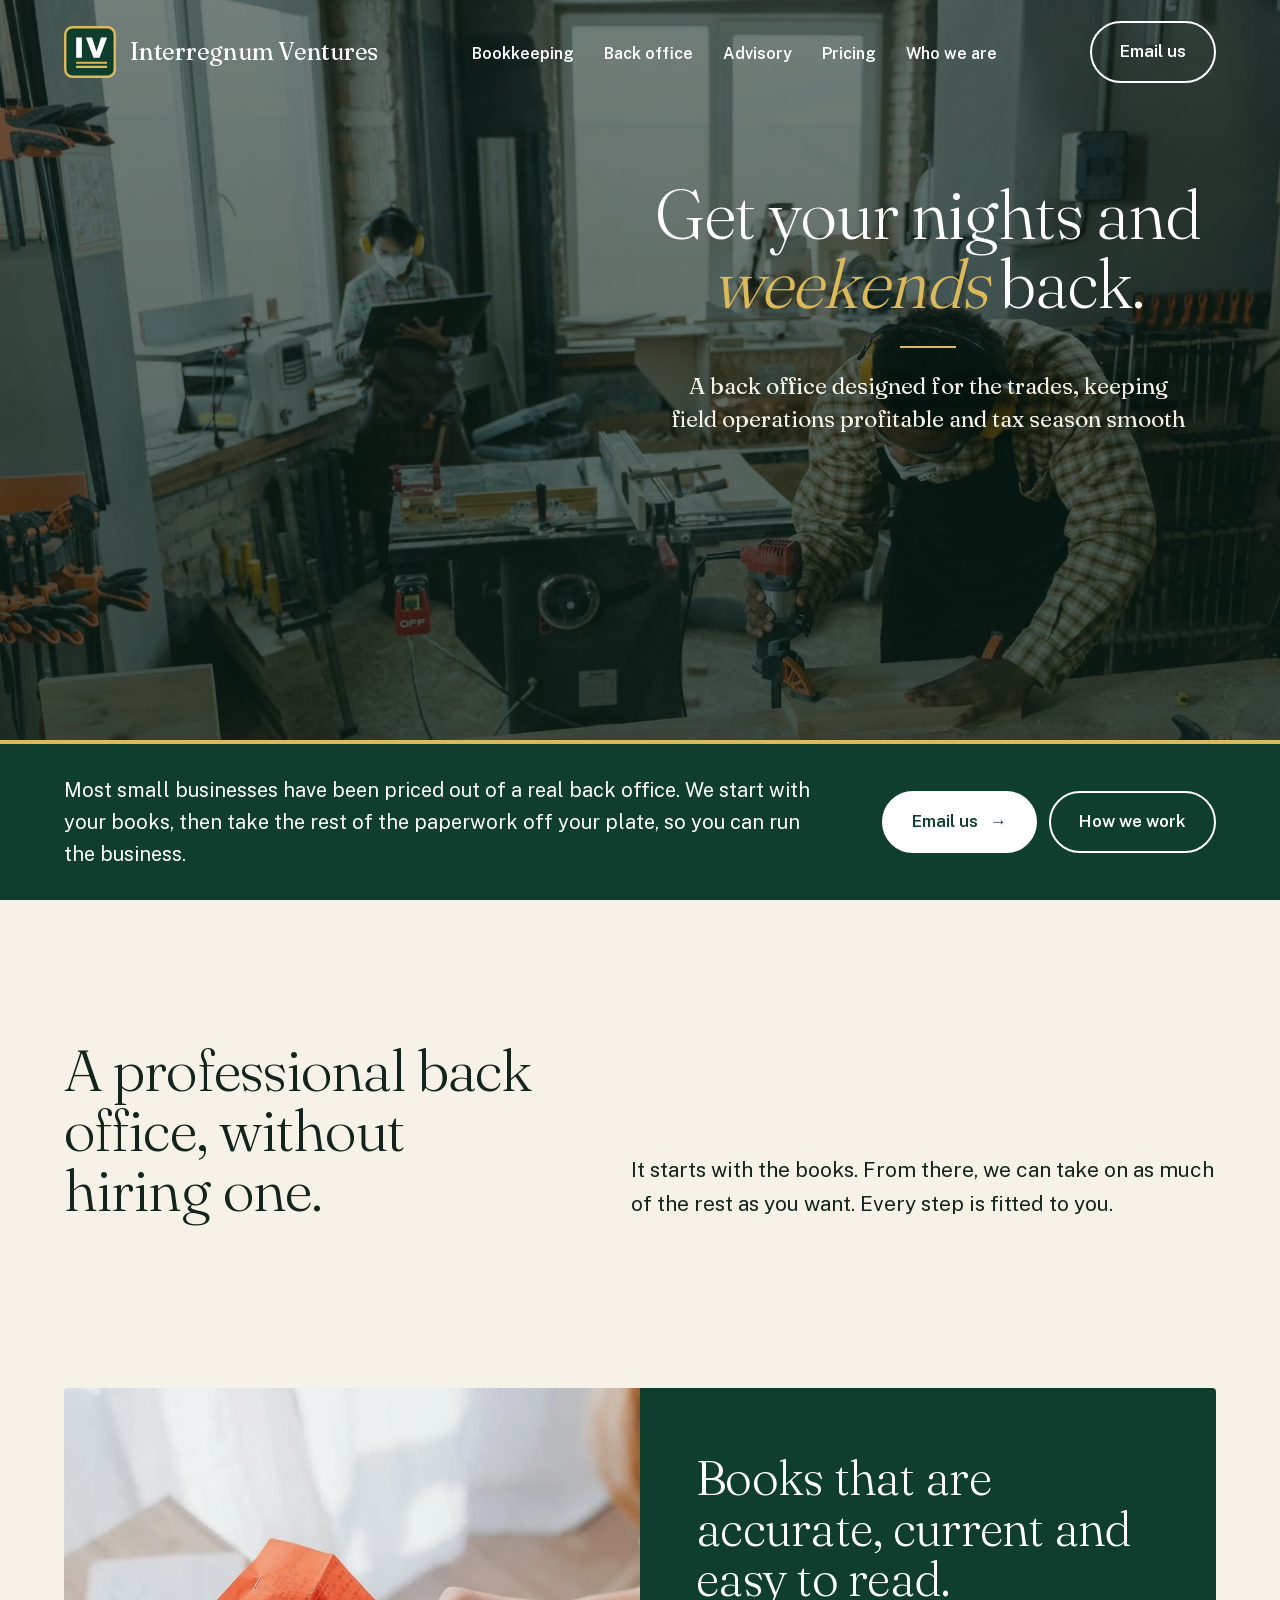
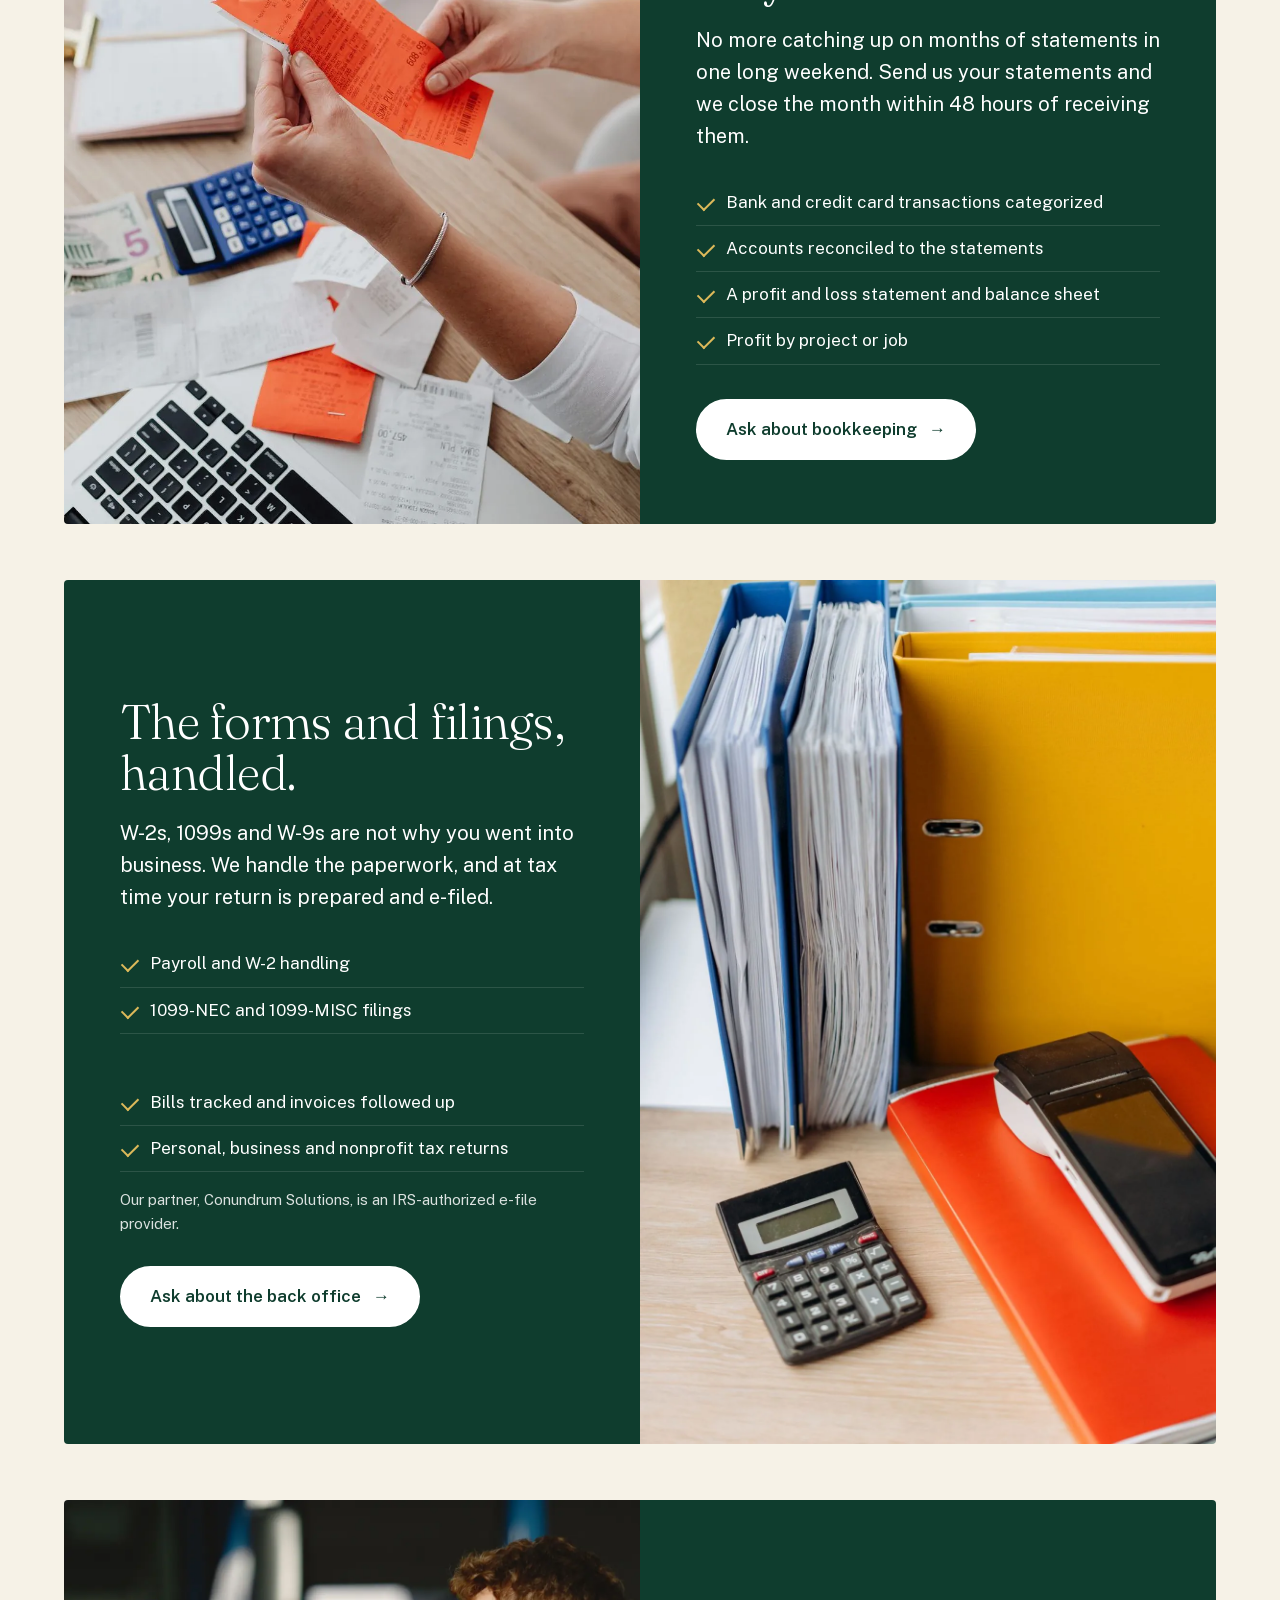
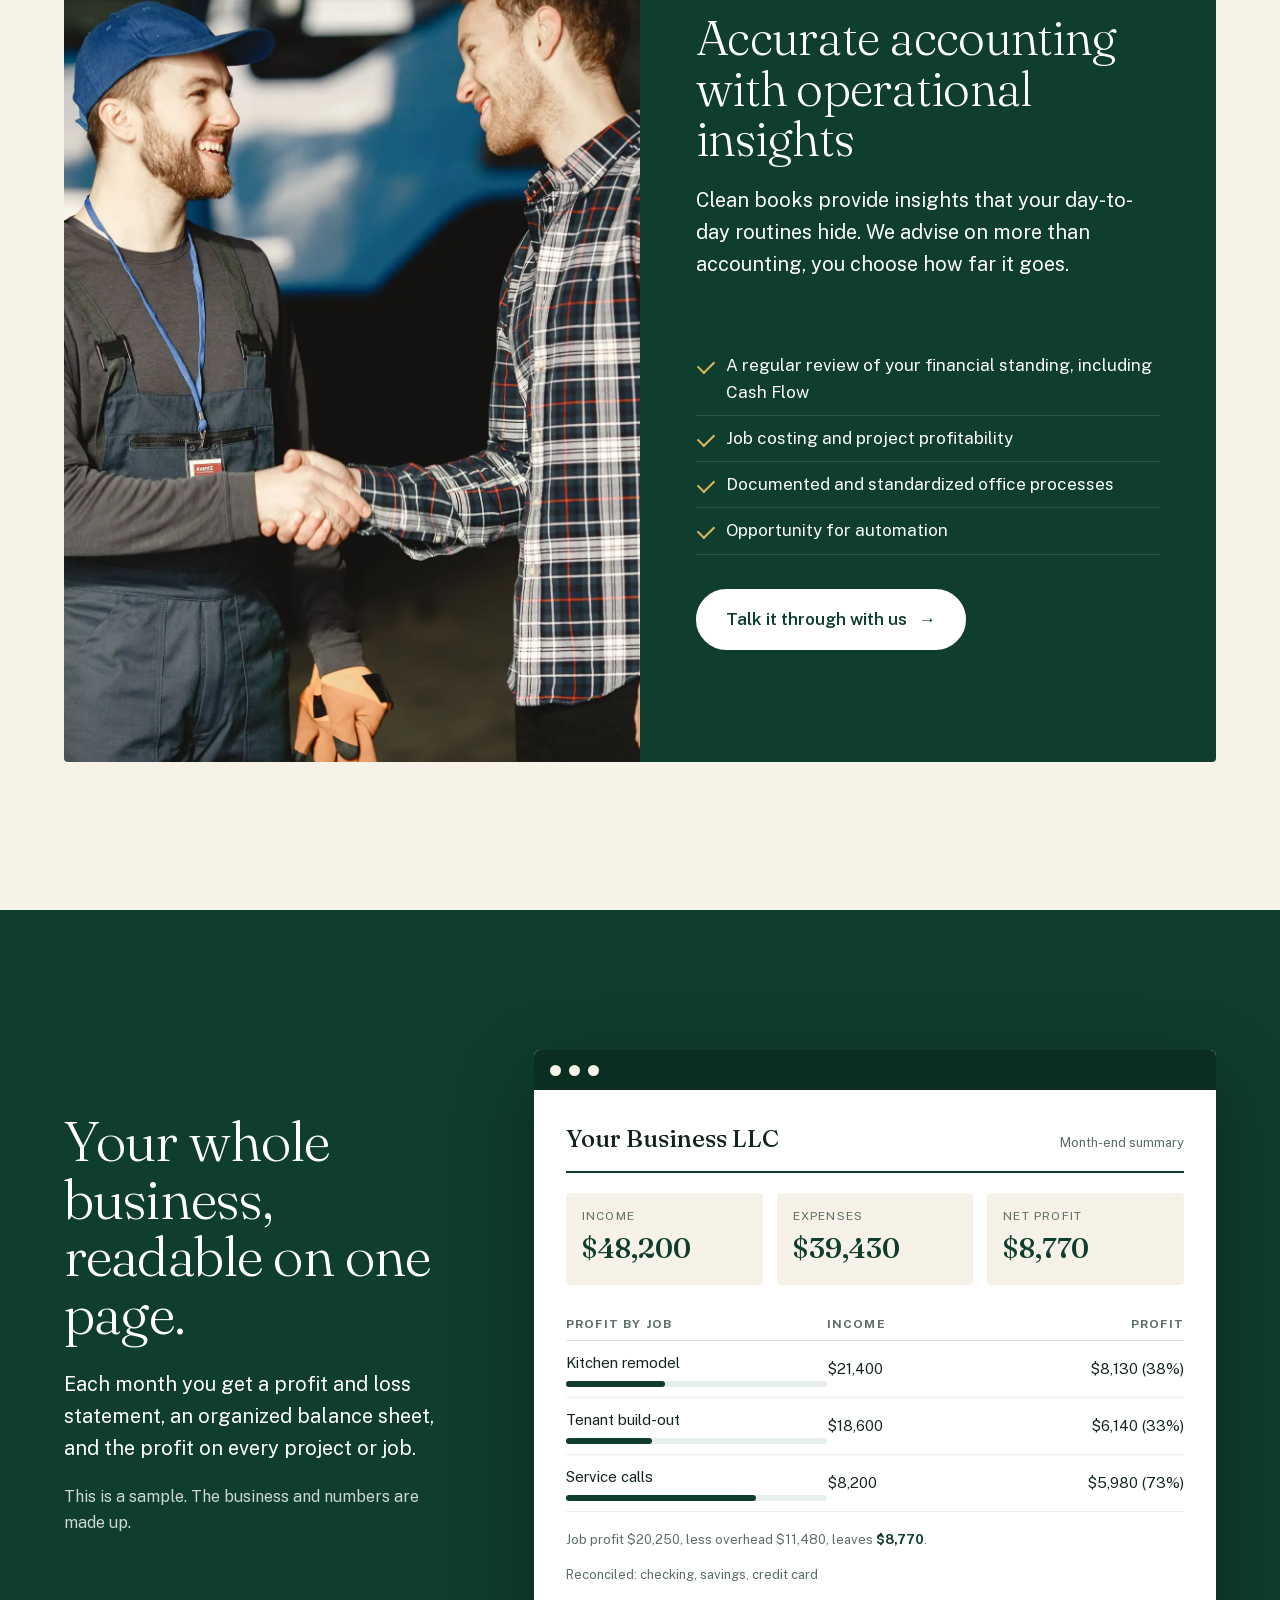
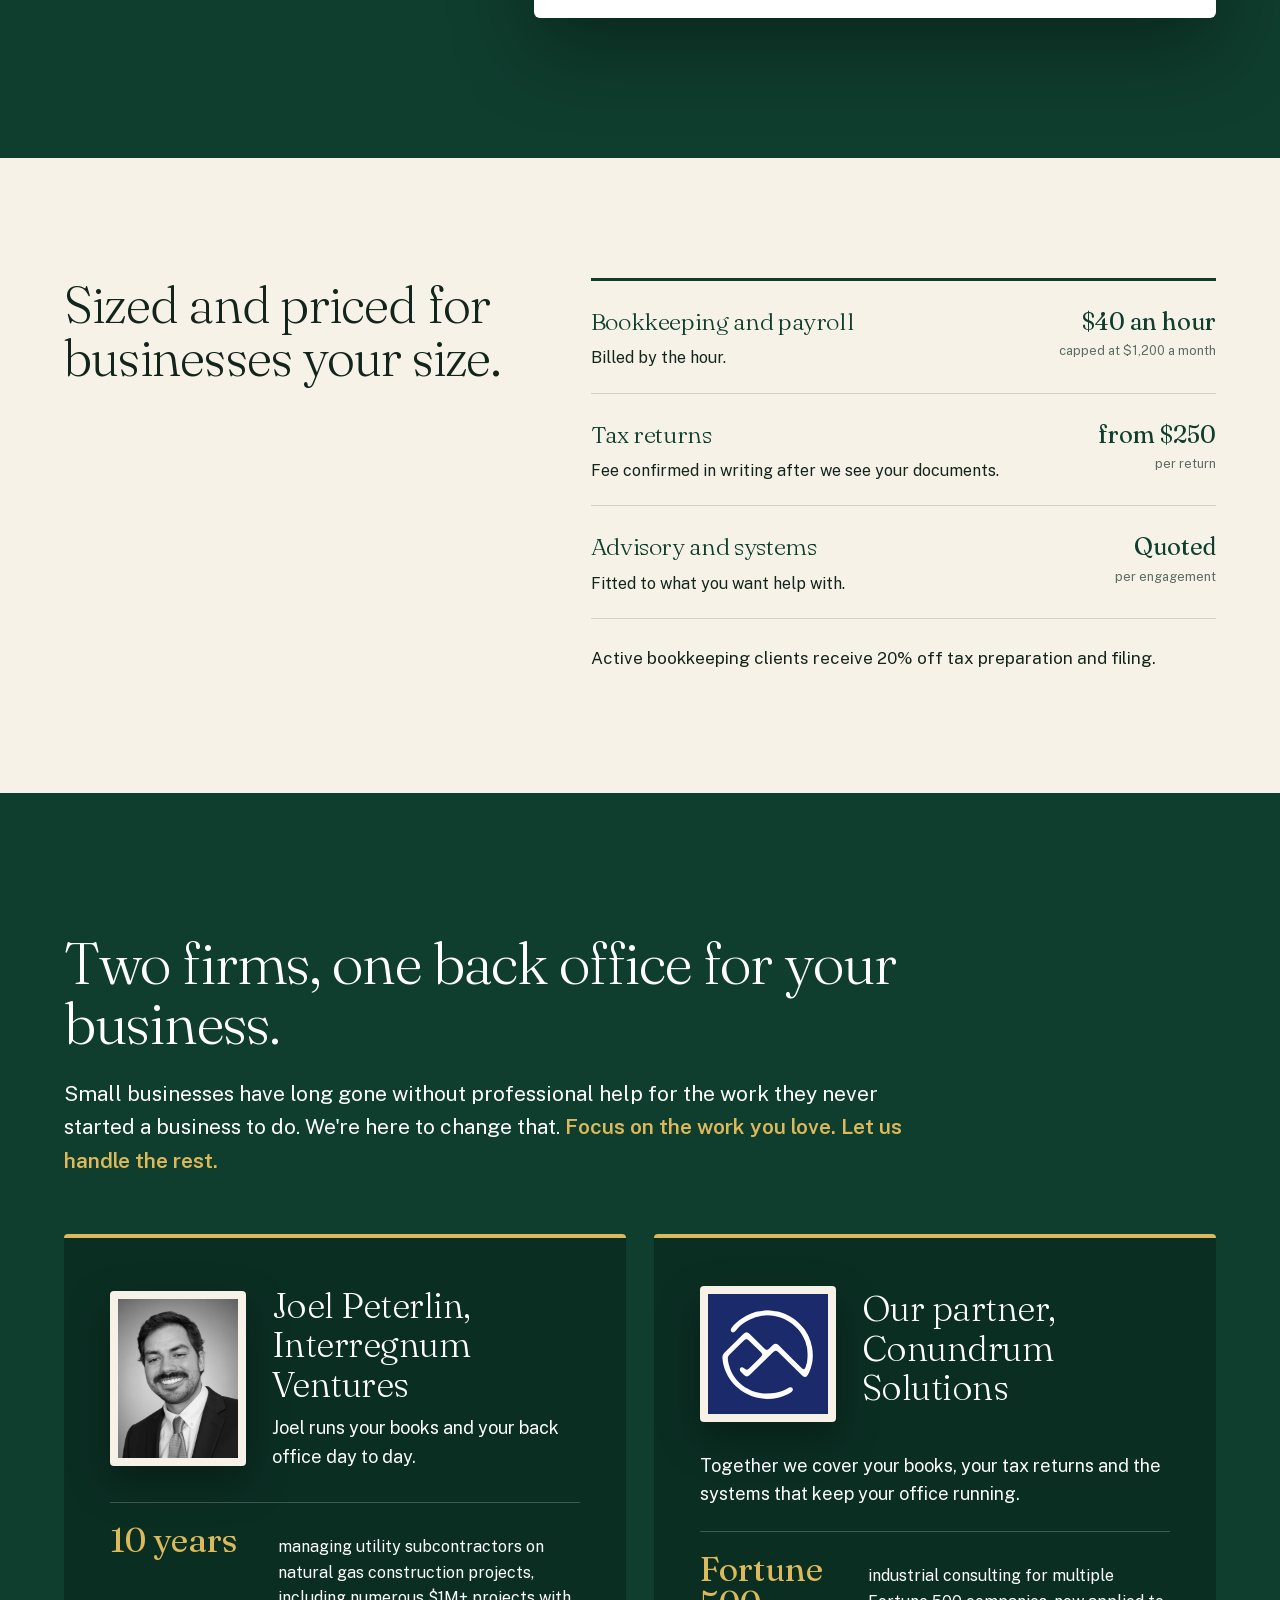
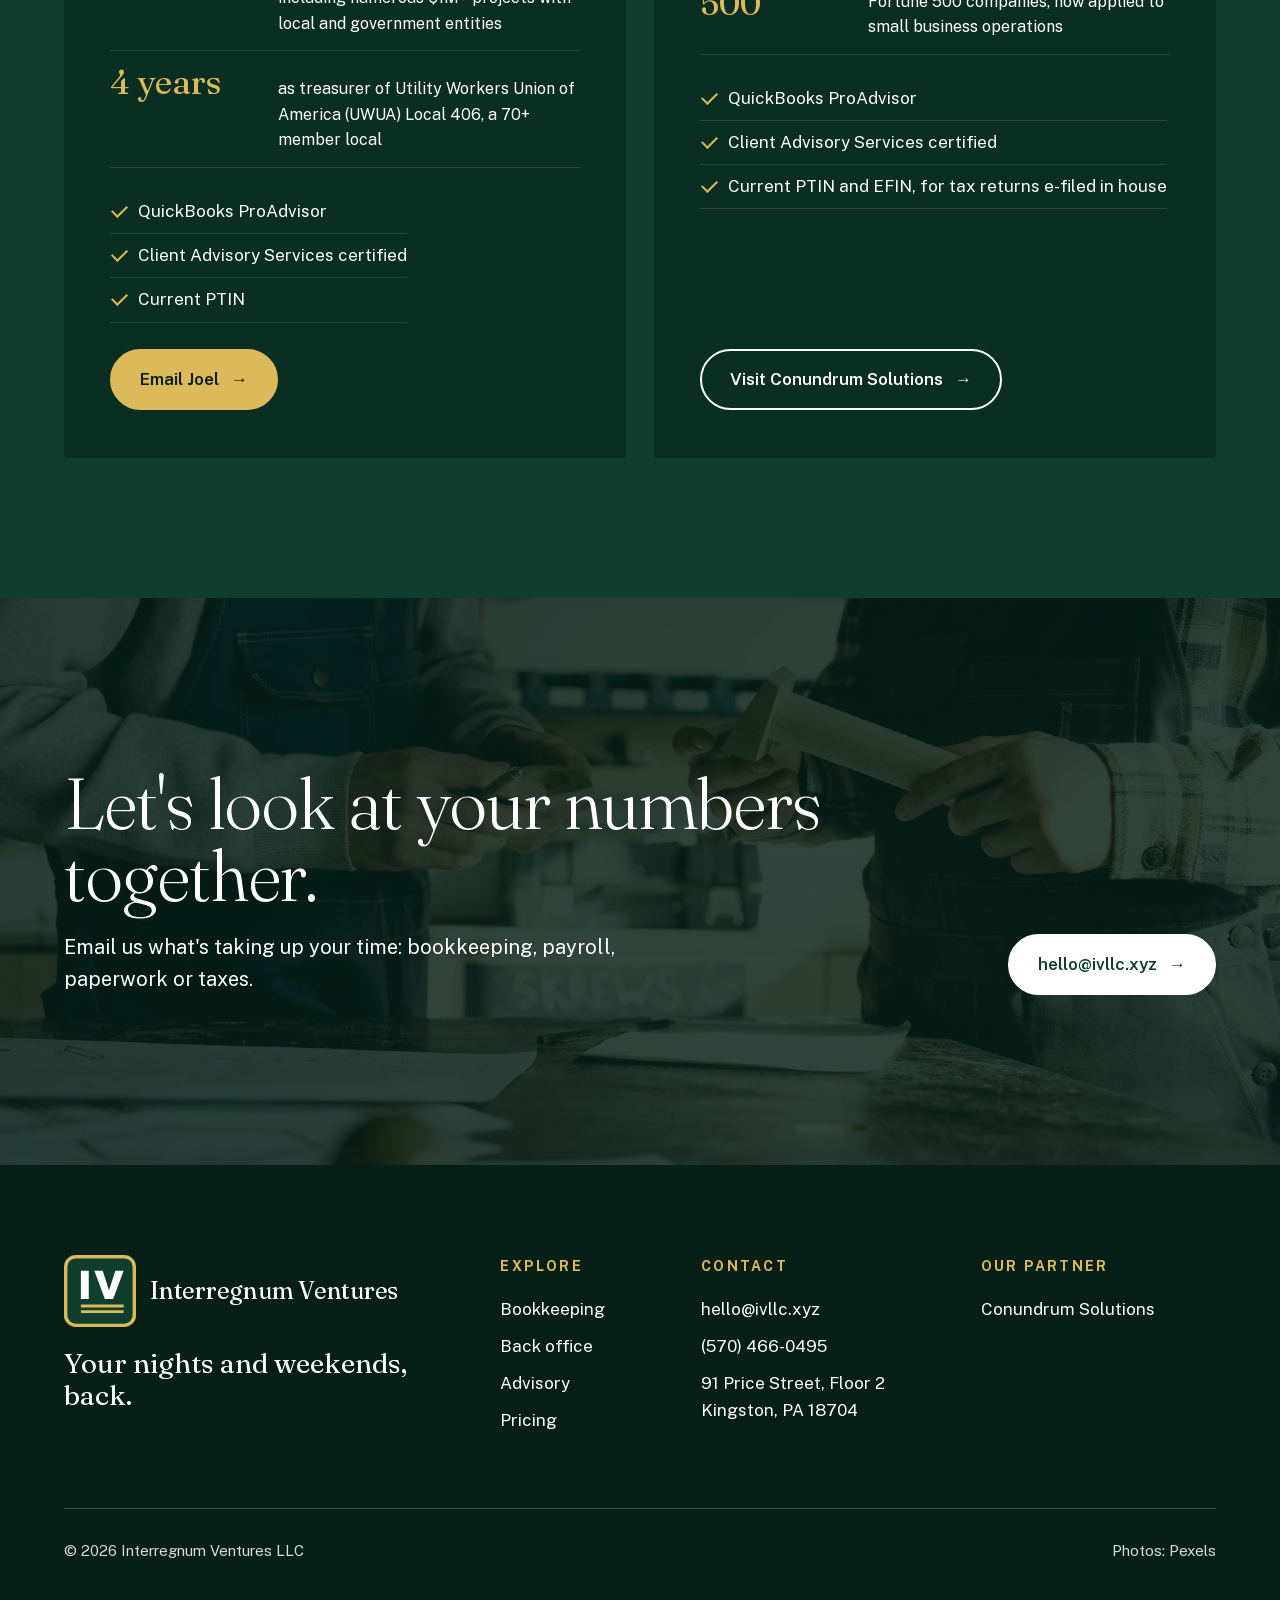
==== index.html @ fb6d745c "Update footer phone number to (570) 466-0495. Co-authored-by: Cream-ai <Cream-ai@users.noreply.githu" ====
<!doctype html>
<html lang="en">
<head>
<meta charset="utf-8">
<meta name="viewport" content="width=device-width, initial-scale=1">
<title>Interregnum Ventures | Bookkeeping and back office for small businesses and the trades</title>
<meta name="description" content="Get your nights and weekends back. Interregnum Ventures starts with your books, then takes on the rest of your back office: payroll, paperwork, tax prep and advice, for small businesses and the trades.">
<meta name="theme-color" content="#0b2e23">
<meta property="og:type" content="website">
<meta property="og:title" content="Interregnum Ventures">
<meta property="og:description" content="Bookkeeping and a full back office for small businesses and the trades.">
<meta property="og:image" content="https://ivllc.xyz/img/hero.jpg">
<link rel="icon" href="favicon.svg" type="image/svg+xml">
<link rel="preload" href="fonts/fraunces-latin-var.woff2" as="font" type="font/woff2" crossorigin>
<link rel="preload" href="fonts/public-sans-latin-var.woff2" as="font" type="font/woff2" crossorigin>
<link rel="preload" href="img/hero.webp" as="image" type="image/webp" fetchpriority="high">
<link rel="stylesheet" href="styles.css?v=10">
</head>
<body>
<a class="skip" href="#main">Skip to content</a>
<header class="top">
  <div class="wrap">
    <a class="brand" href="#top" aria-label="Interregnum Ventures home">
      <svg viewBox="0 0 64 64" aria-hidden="true"><rect x="1.5" y="1.5" width="61" height="61" rx="9" fill="#0f3d2e" stroke="#dcb95a" stroke-width="3"/><path fill="#fff" d="M15 14h7v25h-7zM27 14h7.4l5.6 17.5L45.6 14H53l-9.3 25h-7.4z"/><path fill="#dcb95a" d="M15 44h38v2.6H15zM15 49h38v2.6H15z"/></svg>
      <b>Interregnum Ventures</b>
    </a>
    <nav aria-label="Primary"><ul>
      <li><a href="#bookkeeping">Bookkeeping</a></li>
      <li><a href="#back-office">Back office</a></li>
      <li><a href="#advisory">Advisory</a></li>
      <li><a href="#pricing">Pricing</a></li>
      <li><a href="#partners">Who we are</a></li>
    </ul></nav>
    <a class="btn line" href="mailto:hello@ivllc.xyz">Email us</a>
  </div>
</header>

<main id="main">
<section class="hero" id="top">
  <div class="wrap">
    <div class="headline">
      <h1>Get your nights and <em>weekends</em> back.</h1>
      <p class="sub">A back office designed for the trades, keeping field operations profitable and tax season smooth</p>
    </div>
  </div>
  <div class="side">
    <div class="wrap">
      <p>Most small businesses have been priced out of a real back office. We start with your books, then take the rest of the paperwork off your plate, so you can run the business.</p>
      <div class="btns"><a class="btn light" href="mailto:hello@ivllc.xyz?subject=Back%20office%20help">Email us <span>&rarr;</span></a><a class="btn line" href="#how">How we work</a></div>
    </div>
  </div>
</section>

<section class="ladder light-bg" id="how" aria-labelledby="ladder-title">
  <div class="wrap">
    <div class="head">
      <div><h2 id="ladder-title">A professional back office, without hiring one.</h2></div>
      <p>It starts with the books. From there, we can take on as much of the rest as you want. Every step is fitted to you.</p>
    </div>
  </div>
</section>

<section class="offers light-bg">
  <article class="offer" id="bookkeeping">
    <div class="wrap">
      <div class="ph"><picture><source srcset="img/books.webp" type="image/webp"><img src="img/books.jpg" width="1800" height="1200" loading="lazy" decoding="async" alt="A business owner sorting receipts with a calculator at her desk"></picture></div>
      <div class="op">
        <h2>Books that are accurate, current and easy to read.</h2>
        <p class="lead">No more catching up on months of statements in one long weekend. Send us your statements and we close the month within 48 hours of receiving them.</p>
        <ul>
          <li>Bank and credit card transactions categorized</li>
          <li>Accounts reconciled to the statements</li>
          <li>A profit and loss statement and balance sheet</li>
          <li>Profit by project or job</li>
        </ul>
        <a class="btn light" href="mailto:hello@ivllc.xyz?subject=Bookkeeping">Ask about bookkeeping <span>&rarr;</span></a>
      </div>
    </div>
  </article>

  <article class="offer flip" id="back-office">
    <div class="wrap">
      <div class="ph"><picture><source srcset="img/backoffice.webp" type="image/webp"><img src="img/backoffice.jpg" width="1200" height="1800" loading="lazy" decoding="async" alt="Binders, a calculator and a phone on an office desk"></picture></div>
      <div class="op">
        <h2>The forms and filings, handled.</h2>
        <p class="lead">W-2s, 1099s and W-9s are not why you went into business. We handle the paperwork, and at tax time your return is prepared and e-filed.</p>
        <ul>
          <li>Payroll and W-2 handling</li>
          <li>1099-NEC and 1099-MISC filings</li>
          <li>W-9 collection from your subcontractors</li>
          <li>Bills tracked and invoices followed up</li>
          <li>Personal, business and nonprofit tax returns</li>
        </ul>
        <p class="fine">Our partner, Conundrum Solutions, is an IRS-authorized e-file provider.</p>
        <a class="btn light" href="mailto:hello@ivllc.xyz?subject=Back%20office%20help">Ask about the back office <span>&rarr;</span></a>
      </div>
    </div>
  </article>

  <article class="offer" id="advisory">
    <div class="wrap">
      <div class="ph"><picture><source srcset="img/advisory.webp" type="image/webp"><img src="img/advisory.jpg" width="1202" height="1800" loading="lazy" decoding="async" alt="A tradesman in a cap and coveralls shaking hands with a customer"></picture></div>
      <div class="op">
        <h2>Accurate accounting with operational insights</h2>
        <p class="lead">Clean books provide insights that your day-to-day routines hide. We advise on more than accounting, you choose how far it goes.</p>
        <h3 class="list-label">Offerings</h3>
        <ul>
          <li>A regular review of your financial standing, including Cash Flow</li>
          <li>Job costing and project profitability</li>
          <li>Documented and standardized office processes</li>
          <li>Opportunity for automation</li>
        </ul>
        <a class="btn light" href="mailto:hello@ivllc.xyz?subject=Advisory">Talk it through with us <span>&rarr;</span></a>
      </div>
    </div>
  </article>
</section>

<section class="sample" aria-labelledby="sample-title">
  <div class="wrap">
    <div>
      <h2 id="sample-title">Your whole business, readable on one page.</h2>
      <p>Each month you get a profit and loss statement, an organized balance sheet, and the profit on every project or job.</p>
      <p style="font-size:16px;opacity:.8">This is a sample. The business and numbers are made up.</p>
    </div>
    <figure class="card" style="margin:0" aria-label="Sample month-end summary with made-up numbers">
      <div class="bar"><i></i><i></i><i></i></div>
      <div class="body">
        <div class="t"><b>Your Business LLC</b><small>Month-end summary</small></div>
        <div class="kpis">
          <div class="kpi"><small>Income</small><b>$48,200</b></div>
          <div class="kpi"><small>Expenses</small><b>$39,430</b></div>
          <div class="kpi"><small>Net profit</small><b>$8,770</b></div>
        </div>
        <table class="jobs">
          <thead><tr><th>Profit by job</th><th>Income</th><th>Profit</th></tr></thead>
          <tbody>
            <tr><td>Kitchen remodel<div class="meter"><i style="width:38%"></i></div></td><td>$21,400</td><td>$8,130 (38%)</td></tr>
            <tr><td>Tenant build-out<div class="meter"><i style="width:33%"></i></div></td><td>$18,600</td><td>$6,140 (33%)</td></tr>
            <tr><td>Service calls<div class="meter"><i style="width:73%"></i></div></td><td>$8,200</td><td>$5,980 (73%)</td></tr>
          </tbody>
        </table>
        <div class="foot"><span>Job profit $20,250, less overhead $11,480, leaves <b>$8,770</b>.</span><span>Reconciled: checking, savings, credit card</span></div>
      </div>
    </figure>
  </div>
</section>

<section class="pricing light-bg" id="pricing" aria-labelledby="pricing-title">
  <div class="wrap">
    <div><h2 id="pricing-title">Sized and priced for businesses your size.</h2></div>
    <div>
      <div class="prices">
        <div class="price"><div><h3>Bookkeeping and payroll</h3><p>Billed by the hour.</p></div><div class="amt">$40 an hour<small>capped at $1,200 a month</small></div></div>
        <div class="price"><div><h3>Tax returns</h3><p>Fee confirmed in writing after we see your documents.</p></div><div class="amt">from $250<small>per return</small></div></div>
        <div class="price"><div><h3>Advisory and systems</h3><p>Fitted to what you want help with.</p></div><div class="amt">Quoted<small>per engagement</small></div></div>
      </div>
      <p class="after">Active bookkeeping clients receive 20% off tax preparation and filing.</p>
    </div>
  </div>
</section>

<section class="people" id="partners" aria-labelledby="people-title">
  <div class="wrap">
    <h2 id="people-title">Two firms, one back office for your business.</h2>
    <p class="mission">Small businesses have long gone without professional help for the work they never started a business to do. We're here to change that. <strong>Focus on the work you love. Let us handle the rest.</strong></p>
    <div class="grid">
      <div class="panel">
        <div class="who-head"><figure class="portrait"><picture><source srcset="img/joel-headshot.webp" type="image/webp"><img src="img/joel-headshot.jpg" width="120" height="159" loading="lazy" decoding="async" alt="Black and white headshot of Joel Peterlin, smiling, in a suit and tie"></picture></figure><div><h3>Joel Peterlin, Interregnum Ventures</h3>
        <p>Joel runs your books and your back office day to day.</p></div></div>
        <ul class="exp">
          <li><b>10 years</b><span>managing utility subcontractors on natural gas construction projects, including numerous $1M+ projects with local and government entities</span></li>
          <li><b>4 years</b><span>as treasurer of Utility Workers Union of America (UWUA) Local 406, a 70+ member local</span></li>
        </ul>
        <ul class="creds">
          <li>QuickBooks ProAdvisor</li>
          <li>Client Advisory Services certified</li>
          <li>Current PTIN</li>
        </ul>
        <a class="btn gold" href="mailto:hello@ivllc.xyz">Email Joel <span>&rarr;</span></a>
      </div>
      <div class="panel">
        <div class="who-head"><figure class="portrait"><img src="img/conundrum-logo.png" width="120" height="120" loading="lazy" decoding="async" alt="Conundrum Solutions logo"></figure><div><h3>Our partner, Conundrum Solutions</h3></div></div>
        <p>Together we cover your books, your tax returns and the systems that keep your office running.</p>
        <ul class="exp">
          <li><b>Fortune 500</b><span>industrial consulting for multiple Fortune 500 companies, now applied to small business operations</span></li>
        </ul>
        <ul class="creds">
          <li>QuickBooks ProAdvisor</li>
          <li>Client Advisory Services certified</li>
          <li>Current PTIN and EFIN, for tax returns e-filed in house</li>
        </ul>
        <a class="btn line" href="https://conundrumsolved.tech/" target="_blank" rel="noopener">Visit Conundrum Solutions <span>&rarr;</span></a>
      </div>
    </div>
  </div>
</section>

<section class="cta" aria-labelledby="cta-title">
  <div class="wrap">
    <div><h2 id="cta-title">Let's look at your numbers together.</h2><p>Email us what's taking up your time: bookkeeping, payroll, paperwork or taxes.</p></div>
    <a class="btn light" href="mailto:hello@ivllc.xyz?subject=Let%27s%20look%20at%20my%20numbers">hello@ivllc.xyz <span>&rarr;</span></a>
  </div>
</section>
</main>

<footer>
  <div class="wrap">
    <div class="fgrid">
      <div>
        <a class="brand" href="#top"><svg viewBox="0 0 64 64" aria-hidden="true"><rect x="1.5" y="1.5" width="61" height="61" rx="9" fill="#0f3d2e" stroke="#dcb95a" stroke-width="3"/><path fill="#fff" d="M15 14h7v25h-7zM27 14h7.4l5.6 17.5L45.6 14H53l-9.3 25h-7.4z"/><path fill="#dcb95a" d="M15 44h38v2.6H15zM15 49h38v2.6H15z"/></svg><b>Interregnum Ventures</b></a>
        <p class="tag">Your nights and weekends, back.</p>
      </div>
      <div><h4>Explore</h4><ul><li><a href="#bookkeeping">Bookkeeping</a></li><li><a href="#back-office">Back office</a></li><li><a href="#advisory">Advisory</a></li><li><a href="#pricing">Pricing</a></li></ul></div>
      <div><h4>Contact</h4><ul><li><a href="mailto:hello@ivllc.xyz">hello@ivllc.xyz</a></li><li><a href="tel:+15704660495">(570) 466-0495</a></li><li>91 Price Street, Floor 2<br>Kingston, PA 18704</li></ul></div>
      <div><h4>Our partner</h4><ul><li><a href="https://conundrumsolved.tech/" target="_blank" rel="noopener">Conundrum Solutions</a></li></ul></div>
    </div>
    <div class="small"><span>&copy; 2026 Interregnum Ventures LLC</span><span>Photos: Pexels</span></div>
  </div>
</footer>
<script>
/* Scroll reveals. Progressive enhancement: without JS, or with reduced motion, everything is simply shown. */
(function(d){
  if(!('IntersectionObserver' in window)||(window.matchMedia&&matchMedia('(prefers-reduced-motion: reduce)').matches))return;
  var groups=['.ladder .head>*','.offer .ph','.offer .op>*','.offer li','.sample .wrap>div','.sample .card','.pricing .wrap>div>*','.price','.people h2','.people .mission','.panel','.panel .exp li','.panel .creds li','.cta .wrap>*','.fgrid>div'];
  var els=[];
  groups.forEach(function(sel){
    var n=d.querySelectorAll(sel);
    for(var i=0;i<n.length;i++){var e=n[i];if(e.classList.contains('rv'))continue;
      var k=0,s=e.previousElementSibling;while(s&&k<6){if(s.classList.contains('rv'))k++;s=s.previousElementSibling;}
      e.style.setProperty('--d',(k*70)+'ms');e.classList.add('rv');els.push(e);}
  });
  function show(e){e.classList.add('in');io.unobserve(e);}
  function all(){els.forEach(show);}
  var io=new IntersectionObserver(function(es){es.forEach(function(x){if(x.isIntersecting)show(x.target);});},{rootMargin:'0px 0px -10% 0px'});
  d.documentElement.classList.add('rv-on');
  els.forEach(function(e){io.observe(e);});
  if(location.hash)all();
  addEventListener('hashchange',all);addEventListener('beforeprint',all);
  d.addEventListener('focusin',function(ev){var e=ev.target.closest&&ev.target.closest('.rv');if(e)show(e);});
})(document);
</script>
</body>
</html>
---- styles.css ----
/* Interregnum Ventures | ivllc.xyz  (v3: photo-led layout, partner of Conundrum Solutions) */
@font-face{font-family:"Fraunces";font-style:normal;font-weight:300 700;font-display:swap;src:url("fonts/fraunces-latin-var.woff2") format("woff2")}
@font-face{font-family:"Public Sans";font-style:normal;font-weight:400 700;font-display:swap;src:url("fonts/public-sans-latin-var.woff2") format("woff2")}
:root{--forest:#0f3d2e;--deep:#0b2e23;--deeper:#071f17;--gold:#dcb95a;--gold-dk:#a17c1b;--off:#f6f2e7;--white:#fff;--ink:#12241c;
--serif:"Fraunces",Georgia,serif;--sans:"Public Sans",-apple-system,"Segoe UI",Helvetica,Arial,sans-serif;--gut:clamp(22px,5vw,80px)}
*{box-sizing:border-box}html{-webkit-font-smoothing:antialiased;scroll-behavior:smooth;scroll-padding-top:100px}
body{margin:0;font-family:var(--sans);font-size:19px;line-height:1.6;color:var(--white);background:var(--forest)}
a{color:inherit}img{display:block;max-width:100%}
.wrap{max-width:1360px;margin:0 auto;padding:0 var(--gut)}
h1,h2,h3{font-family:var(--serif);font-weight:300;margin:0;letter-spacing:-.015em}
.btn{white-space:nowrap;display:inline-flex;align-items:center;gap:12px;font-weight:600;font-size:17px;text-decoration:none;padding:15px 28px;border-radius:999px;border:2px solid var(--white);transition:background .2s,color .2s}
.btn span{transition:transform .2s}.btn:hover span{transform:translateX(4px)}
.btn.light{background:var(--white);color:var(--forest)}.btn.light:hover{background:var(--off)}
.btn.line{color:var(--white)}.btn.line:hover{background:var(--white);color:var(--forest)}
.btn.gold{background:var(--gold);border-color:var(--gold);color:var(--deeper)}.btn.gold:hover{background:#ecd58f}
.btn.dark{background:var(--forest);border-color:var(--forest);color:#fff}.btn.dark:hover{background:var(--deep)}
.skip{position:absolute;left:12px;top:-80px;z-index:100;background:#fff;color:var(--forest);padding:12px 16px;font-weight:600}.skip:focus{top:12px}
/* header */
header.top{position:absolute;top:0;left:0;right:0;z-index:20}
header.top .wrap{height:104px;display:flex;align-items:center;justify-content:space-between;gap:24px}
.brand{display:flex;align-items:center;gap:14px;text-decoration:none}
.brand svg{width:52px;height:52px}
.brand b{font-family:var(--serif);font-weight:400;font-size:24px;letter-spacing:-.01em}
nav ul{display:flex;gap:30px;list-style:none;margin:0;padding:0}
nav a{text-decoration:none;font-weight:600;font-size:16px}nav a:hover{text-decoration:underline;text-underline-offset:6px}
/* hero */
.hero{position:relative;min-height:900px;display:flex;flex-direction:column;background:#06170f url(img/hero.jpg) center 40%/cover no-repeat;background-image:image-set(url(img/hero.webp) type("image/webp"),url(img/hero.jpg) type("image/jpeg"))}
.hero::before{content:"";position:absolute;inset:0;background:linear-gradient(180deg,rgba(7,31,23,.55),rgba(7,31,23,.72))}
.hero>.wrap{position:relative;width:100%;flex:1;padding-top:180px;padding-bottom:80px;display:grid;grid-template-columns:1fr 1fr}
.hero .headline{grid-column:2;text-align:center;align-self:start}
.hero h1{font-size:clamp(50px,5.4vw,84px);line-height:1}
.hero h1 em{font-style:italic;color:var(--gold)}
.hero .sub{font-family:var(--serif);font-weight:400;text-shadow:0 1px 14px rgba(7,31,23,.6);font-size:clamp(20px,1.8vw,26px);line-height:1.4;color:var(--off);max-width:560px;margin:28px auto 0;padding-top:24px;position:relative;text-wrap:balance}
.hero .sub::before{content:"";position:absolute;top:0;left:50%;width:56px;height:2px;margin-left:-28px;background:var(--gold)}
.hero .side{position:relative;width:100%;background:var(--forest);border-top:4px solid var(--gold)}
.hero .side .wrap{display:flex;align-items:center;justify-content:space-between;gap:48px;padding-top:30px;padding-bottom:30px}
.hero .side p{margin:0;font-size:20px;max-width:760px}
.hero .side .btns{display:flex;flex-wrap:wrap;gap:12px;flex:none}
/* ladder */
.ladder{background:var(--off);color:var(--ink);padding:140px 0}
.ladder .head{display:grid;grid-template-columns:5fr 6fr;gap:80px;align-items:end}
.ladder h2{font-size:clamp(40px,4.6vw,66px);line-height:1.02}
.ladder .head p{font-size:21px;margin:0}
/* offers */
.offers{background:var(--off);color:var(--ink);padding:0 0 120px}
.offer{padding:28px 0}
.offer .wrap{display:grid;grid-template-columns:6fr 6fr;align-items:stretch}
.offer .ph{border-radius:4px 0 0 4px;overflow:hidden;min-height:580px}.offer .ph img{width:100%;height:100%;object-fit:cover}
.offer .op{background:var(--forest);color:#fff;padding:64px 56px;border-radius:0 4px 4px 0;display:flex;flex-direction:column;justify-content:center;align-items:flex-start}
.offer.flip .ph{order:2;border-radius:0 4px 4px 0}.offer.flip .op{border-radius:4px 0 0 4px}
.offer h2{font-size:clamp(38px,3.8vw,54px);line-height:1.04;margin-bottom:20px}
.offer .lead{font-size:20px;margin:0 0 28px;max-width:560px}
.offer ul{margin:0 0 34px;padding:0;list-style:none;width:100%}
.offer li{padding:9px 0 9px 30px;position:relative;font-size:17px;border-bottom:1px solid rgba(255,255,255,.12)}
.offer li::before{content:"";position:absolute;left:2px;top:17px;width:14px;height:8px;border-left:2px solid var(--gold);border-bottom:2px solid var(--gold);transform:rotate(-45deg)}
.offer .fine{font-size:15px;opacity:.85;margin:-18px 0 30px}
/* sample */
.sample{padding:140px 0}
.sample .wrap{display:grid;grid-template-columns:4fr 7fr;gap:80px;align-items:center}
.sample h2{font-size:clamp(40px,4.4vw,62px);line-height:1.02;margin-bottom:26px}
.sample p{font-size:20px;margin:0 0 20px}
.card{background:#fff;color:var(--ink);border-radius:6px;box-shadow:0 30px 80px rgba(0,0,0,.35);overflow:hidden;transition:transform .4s}
.card:hover{transform:translateY(-6px)}
.card .bar{background:var(--deep);height:40px;display:flex;align-items:center;gap:8px;padding:0 16px;color:#cfe;font-size:13px}
.card .bar i{width:11px;height:11px;border-radius:50%;background:var(--off)}
.card .body{padding:30px 32px 32px}
.card .t{display:flex;justify-content:space-between;align-items:baseline;border-bottom:2px solid var(--forest);padding-bottom:12px;margin-bottom:20px}
.card .t b{font-family:var(--serif);font-weight:500;font-size:24px}.card .t small{font-size:13px;color:#5b6d64}
.kpis{display:grid;grid-template-columns:repeat(3,1fr);gap:14px;margin-bottom:24px}
.kpi{background:var(--off);border-radius:4px;padding:14px 16px}.kpi small{display:block;font-size:12px;text-transform:uppercase;letter-spacing:.1em;color:#5b6d64}.kpi b{font-family:var(--serif);font-size:28px;font-weight:500;color:var(--forest)}
.jobs{width:100%;border-collapse:collapse;font-size:15px}.jobs th{text-align:left;font-size:12px;text-transform:uppercase;letter-spacing:.1em;color:#5b6d64;padding:6px 0;border-bottom:1px solid #ddd}
.jobs td{padding:10px 0;border-bottom:1px solid #eee}.jobs td:last-child,.jobs th:last-child{text-align:right}
.meter{height:6px;background:#e6efe9;border-radius:3px;margin-top:6px}.meter i{display:block;height:100%;background:var(--forest);border-radius:3px}
.card .foot{margin-top:18px;font-size:13px;color:#5b6d64;display:flex;gap:14px;flex-wrap:wrap}.card .foot b{color:var(--forest)}
/* pricing */
.pricing{background:var(--off);color:var(--ink);padding:120px 0}
.pricing .wrap{display:grid;grid-template-columns:5fr 7fr;gap:80px;align-items:start}
.pricing h2{font-size:clamp(38px,4vw,58px);line-height:1.04}
.prices{display:grid;gap:0}
.price{display:grid;grid-template-columns:1fr auto;gap:20px;padding:22px 0;border-bottom:1px solid #d9d1bb;align-items:baseline}
.price:first-child{border-top:3px solid var(--forest)}
.price h3{font-size:24px;color:var(--forest)}.price p{margin:4px 0 0;font-size:16px}
.price .amt{font-family:var(--serif);font-size:24px;color:var(--forest);text-align:right;white-space:nowrap}.price .amt small{display:block;font-family:var(--sans);font-size:13px;color:#5b6d64}
.pricing .after{margin:26px 0 0;font-size:17px}
/* partner + about */
.people{padding:140px 0}
.people .grid{display:grid;grid-template-columns:1fr 1fr;gap:28px}
.people h2{font-size:clamp(40px,4.6vw,66px);line-height:1.02;margin-bottom:56px;max-width:900px}
.panel{background:var(--deep);border-radius:4px;padding:48px 46px;border-top:4px solid var(--gold);display:flex;flex-direction:column;align-items:flex-start}
.panel h3{font-size:36px;line-height:1.1;margin-bottom:16px}
.panel p{margin:0 0 22px;font-size:18px}
.panel ul{margin:0 0 26px;padding:0;list-style:none}.panel li{padding:6px 0;font-size:17px;border-bottom:1px solid rgba(255,255,255,.12)}
.panel .stat{display:flex;gap:36px;margin:4px 0 26px;flex-wrap:wrap}.panel .stat b{display:block;font-family:var(--serif);font-weight:400;font-size:40px;color:var(--gold);line-height:1}.panel .stat span{font-size:15px}
.panel .btn{margin-top:auto}
/* cta */
.cta{position:relative;background:#06170f url(img/cta.jpg) center/cover;background-image:image-set(url(img/cta.webp) type("image/webp"),url(img/cta.jpg) type("image/jpeg"));padding:170px 0}
.cta::before{content:"";position:absolute;inset:0;background:rgba(7,31,23,.82)}
.cta .wrap{position:relative;display:flex;justify-content:space-between;align-items:end;gap:48px;flex-wrap:wrap}
.cta h2{font-size:clamp(46px,5.6vw,84px);line-height:1;max-width:860px}
.cta p{font-size:20px;margin:20px 0 0;max-width:640px}
/* footer */
footer{background:var(--deeper);padding:90px 0 44px}
.fgrid{display:grid;grid-template-columns:5fr 2fr 3fr 3fr;gap:44px;padding-bottom:64px;border-bottom:1px solid rgba(255,255,255,.22)}
footer .brand svg{width:72px;height:72px}footer .brand{margin-bottom:20px}
footer .tag{font-family:var(--serif);font-size:28px;line-height:1.15;margin:0}
footer h4{font-size:14px;letter-spacing:.16em;text-transform:uppercase;margin:0 0 18px;color:var(--gold)}
footer ul{list-style:none;margin:0;padding:0}footer li{margin-bottom:10px;font-size:17px}
footer li a{text-decoration:none}footer li a:hover{text-decoration:underline}
footer .small{display:flex;justify-content:space-between;padding-top:30px;font-size:15px;gap:20px;flex-wrap:wrap;opacity:.85}
:focus-visible{outline:3px solid var(--gold);outline-offset:3px}
@media(max-width:1000px){
body{font-size:18px}nav{display:none}header.top .wrap{height:88px}.brand b{font-size:20px}
.hero{min-height:760px}.hero>.wrap{grid-template-columns:1fr;padding-top:140px;padding-bottom:56px}.hero .headline{grid-column:1}.hero .side .wrap{flex-direction:column;align-items:flex-start;gap:22px;padding-top:28px;padding-bottom:32px}.hero .side p{font-size:18px}
.ladder,.sample,.people{padding:90px 0}.ladder .head,.sample .wrap,.pricing .wrap{grid-template-columns:1fr;gap:28px}
.offer .wrap{grid-template-columns:1fr}.offer .ph{min-height:300px;border-radius:4px 4px 0 0!important}.offer.flip .ph{order:0}.offer .op{padding:40px 28px;border-radius:0 0 4px 4px!important}
.people .grid{grid-template-columns:1fr}.panel{padding:34px 28px}
.pricing{padding:90px 0}.cta{padding:110px 0}
.fgrid{grid-template-columns:1fr 1fr}.fgrid>div:first-child{grid-column:span 2}}
@media(max-width:560px){header.top .btn{padding:10px 16px;font-size:15px}.brand svg{width:42px;height:42px}.brand b{font-size:17px}.kpis{grid-template-columns:1fr}.card .body{padding:22px}}
@media(prefers-reduced-motion:reduce){*{transition:none!important;scroll-behavior:auto!important}}
.who-head{display:flex;gap:26px;align-items:center;margin-bottom:30px}
.who-head h3{margin-bottom:10px}.who-head p{margin:0}
.portrait{margin:0;flex:none;padding:8px;background:var(--off);border-radius:4px;box-shadow:0 16px 40px rgba(0,0,0,.35);line-height:0}
.portrait img{width:120px;height:auto}
@media(max-width:560px){.who-head{flex-direction:column;align-items:flex-start}}
.people h2{margin-bottom:24px}
.people .mission{font-size:21px;max-width:880px;margin:0 0 56px}.people .mission strong{color:var(--gold);font-weight:600}
.panel ul.exp{border-top:1px solid rgba(255,255,255,.2);padding-top:6px;margin-bottom:22px}
.panel ul.exp li{display:grid;grid-template-columns:150px 1fr;gap:18px;align-items:baseline;padding:14px 0}
.panel ul.exp b{font-family:var(--serif);font-weight:400;font-size:34px;color:var(--gold);line-height:1}
.panel ul.exp span{font-size:16px}
.panel ul.creds li{padding:8px 0 8px 28px;position:relative}
.panel ul.creds li::before{content:"";position:absolute;left:2px;top:15px;width:13px;height:7px;border-left:2px solid var(--gold);border-bottom:2px solid var(--gold);transform:rotate(-45deg)}
@media(max-width:560px){.panel ul.exp li{grid-template-columns:1fr;gap:6px}}
picture{display:contents}
/* scroll reveals: hidden state exists only once JS adds .rv-on; transform/opacity only */
.rv-on .rv{transition:opacity .7s ease var(--d,0ms),transform .8s cubic-bezier(.2,.7,.2,1) var(--d,0ms)}
.rv-on .rv:not(.in){opacity:0;transform:translate3d(0,28px,0)}
.rv-on .offer .ph.rv:not(.in){transform:translate3d(-40px,0,0)}.rv-on .offer.flip .ph.rv:not(.in){transform:translate3d(40px,0,0)}
.rv-on .offer li.rv:not(.in),.rv-on .panel li.rv:not(.in){transform:translate3d(-14px,0,0)}
.rv-on .meter i{transform:scaleX(0);transform-origin:left;transition:transform 1.2s cubic-bezier(.2,.7,.2,1) .4s}
.rv-on .card.in .meter i{transform:none}
@media(prefers-reduced-motion:reduce){.rv-on .rv,.rv-on .meter i{transition:none!important}.rv-on .rv:not(.in){opacity:1!important;transform:none!important}.rv-on .meter i{transform:none!important}}
@media print{.rv-on .rv:not(.in){opacity:1!important;transform:none!important}.rv-on .meter i{transform:none!important}}

.offer .list-label{font-family:var(--sans);font-weight:600;font-size:19px;letter-spacing:0;line-height:1.3;margin:0 0 10px;color:#fff}
#advisory .ph img{object-position:50% 45%}
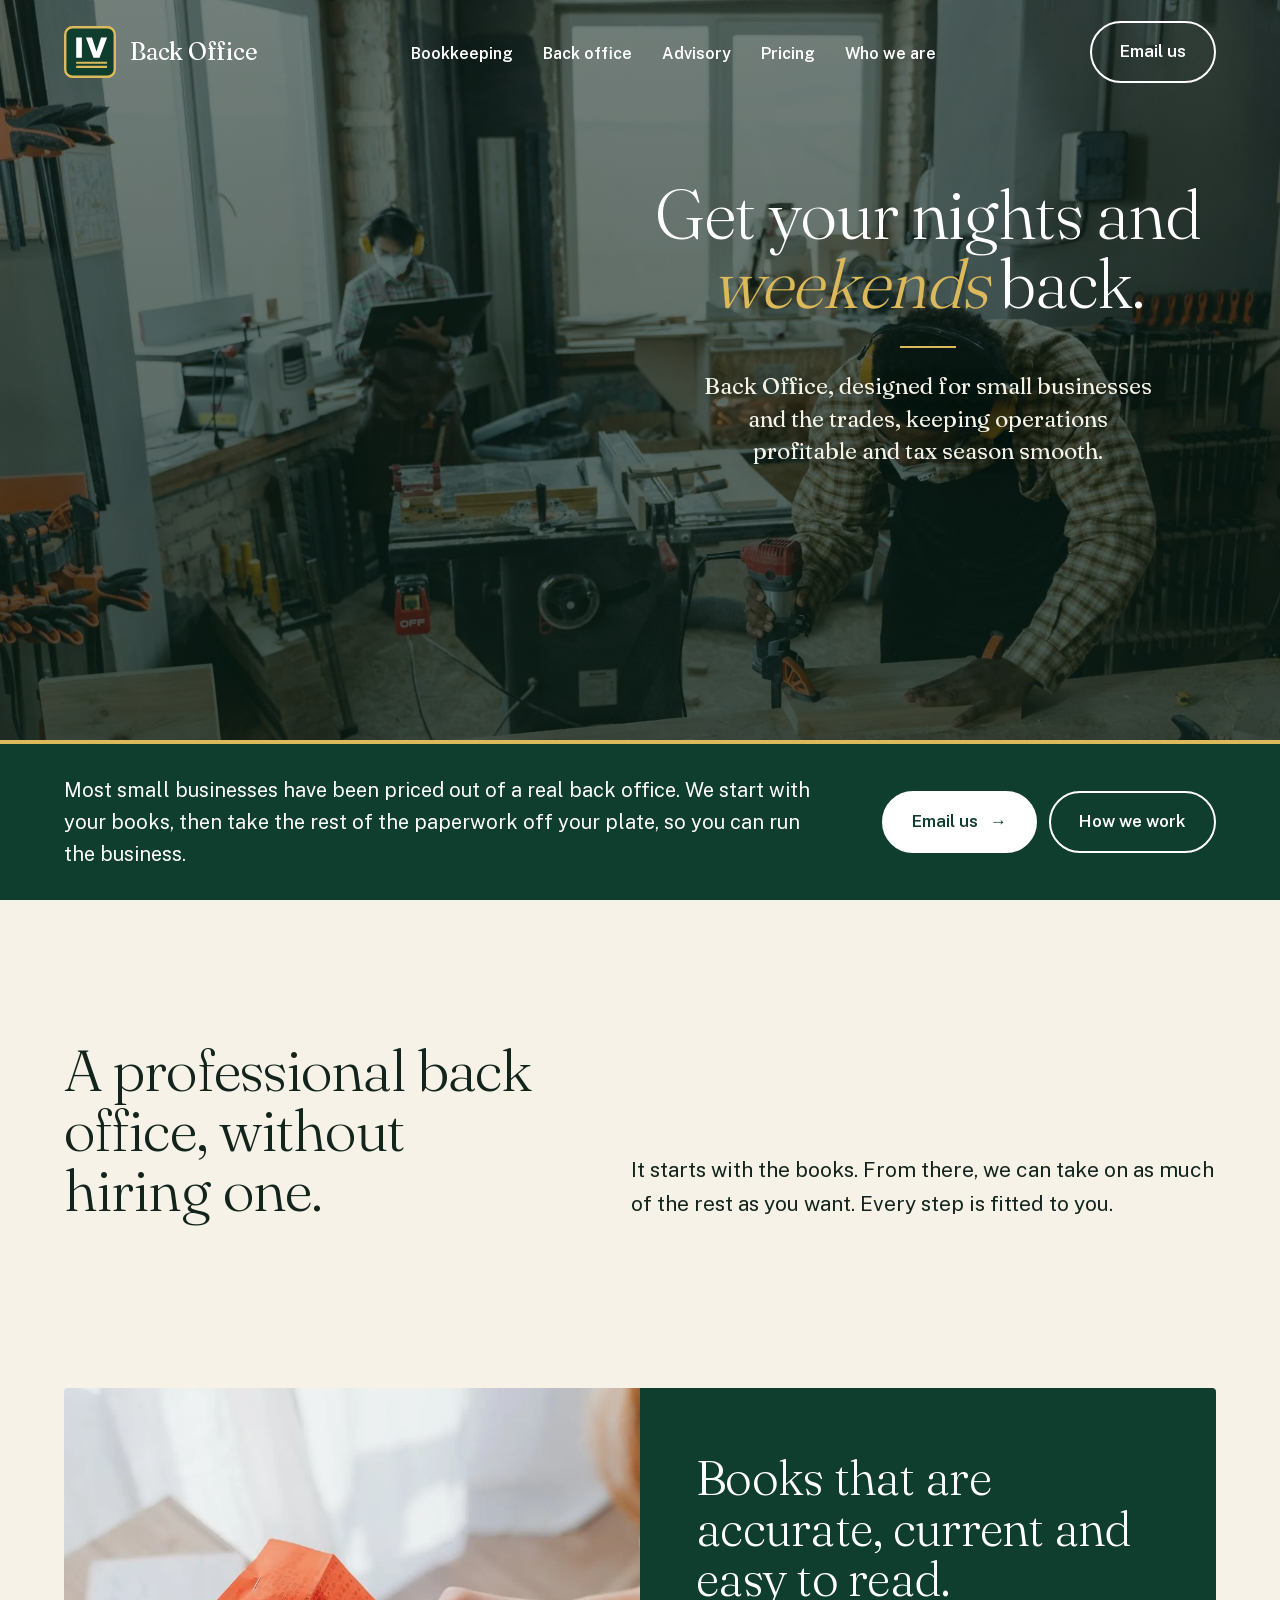
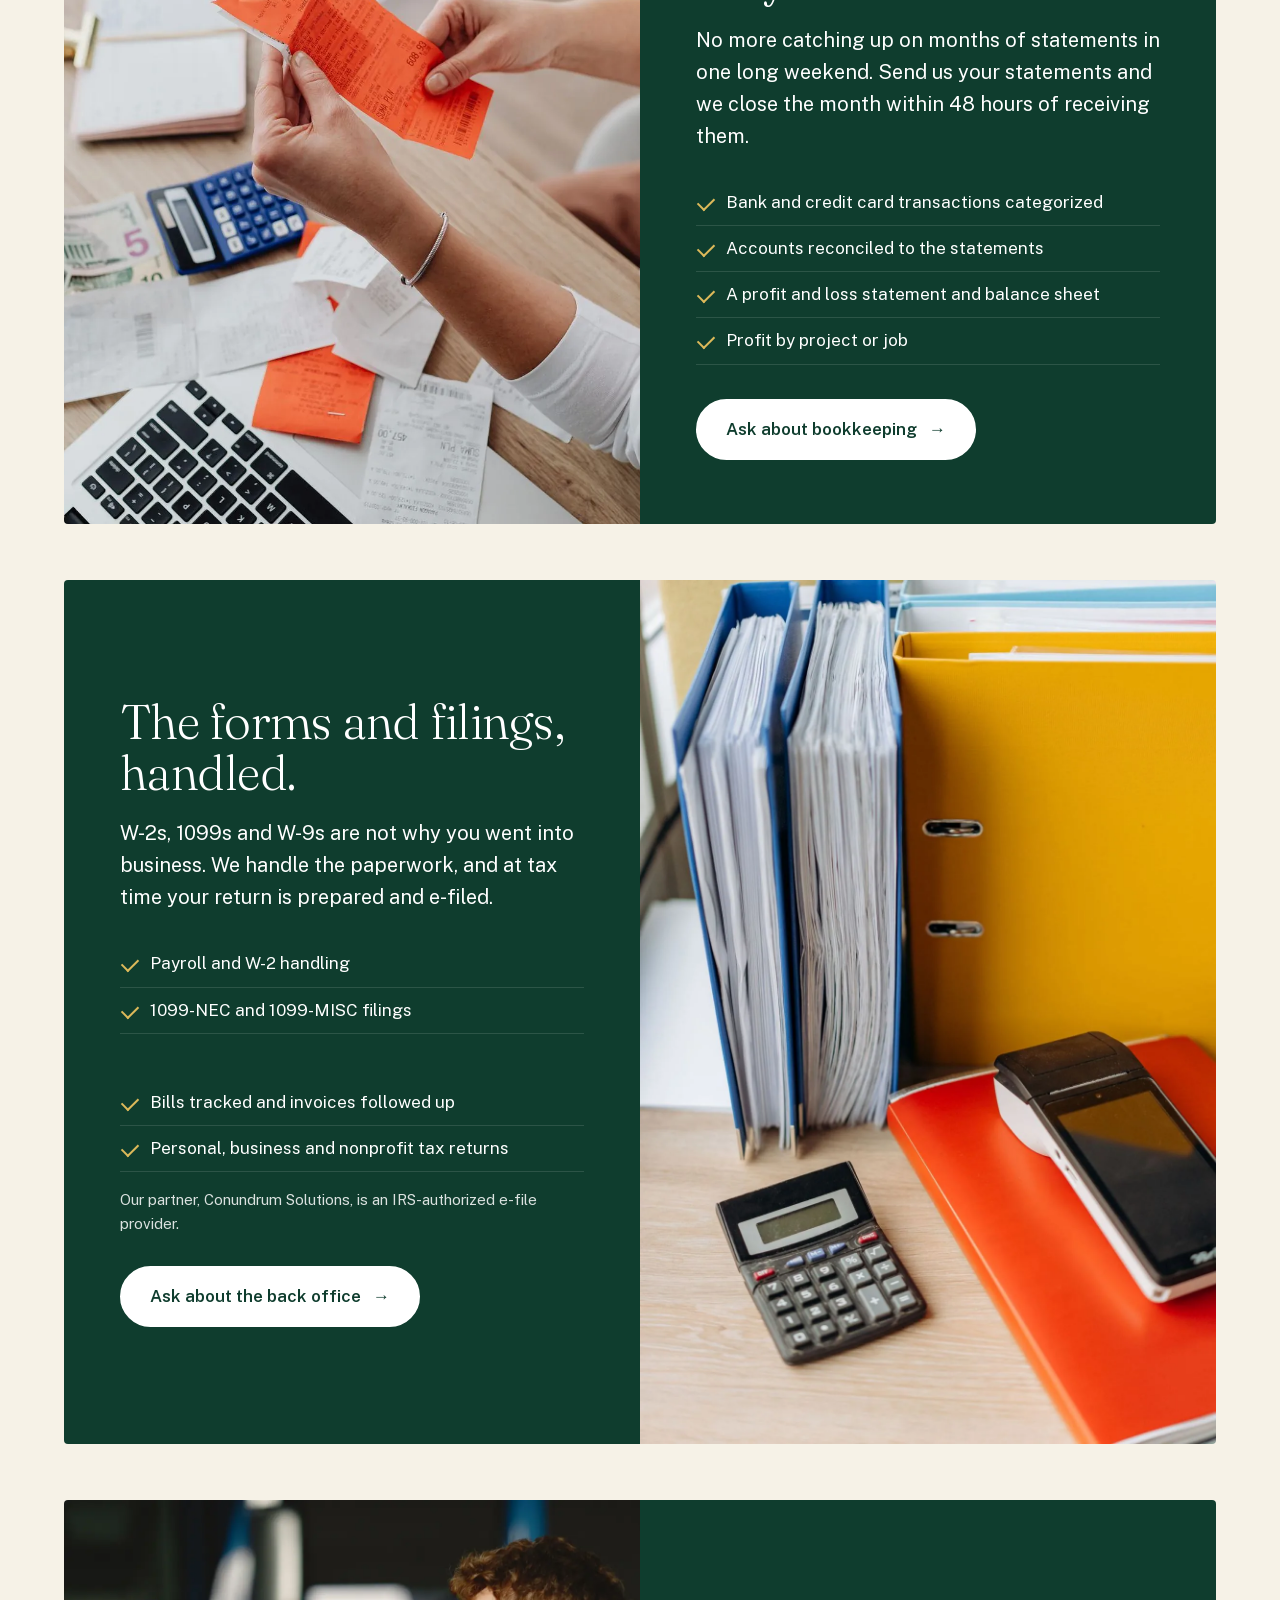
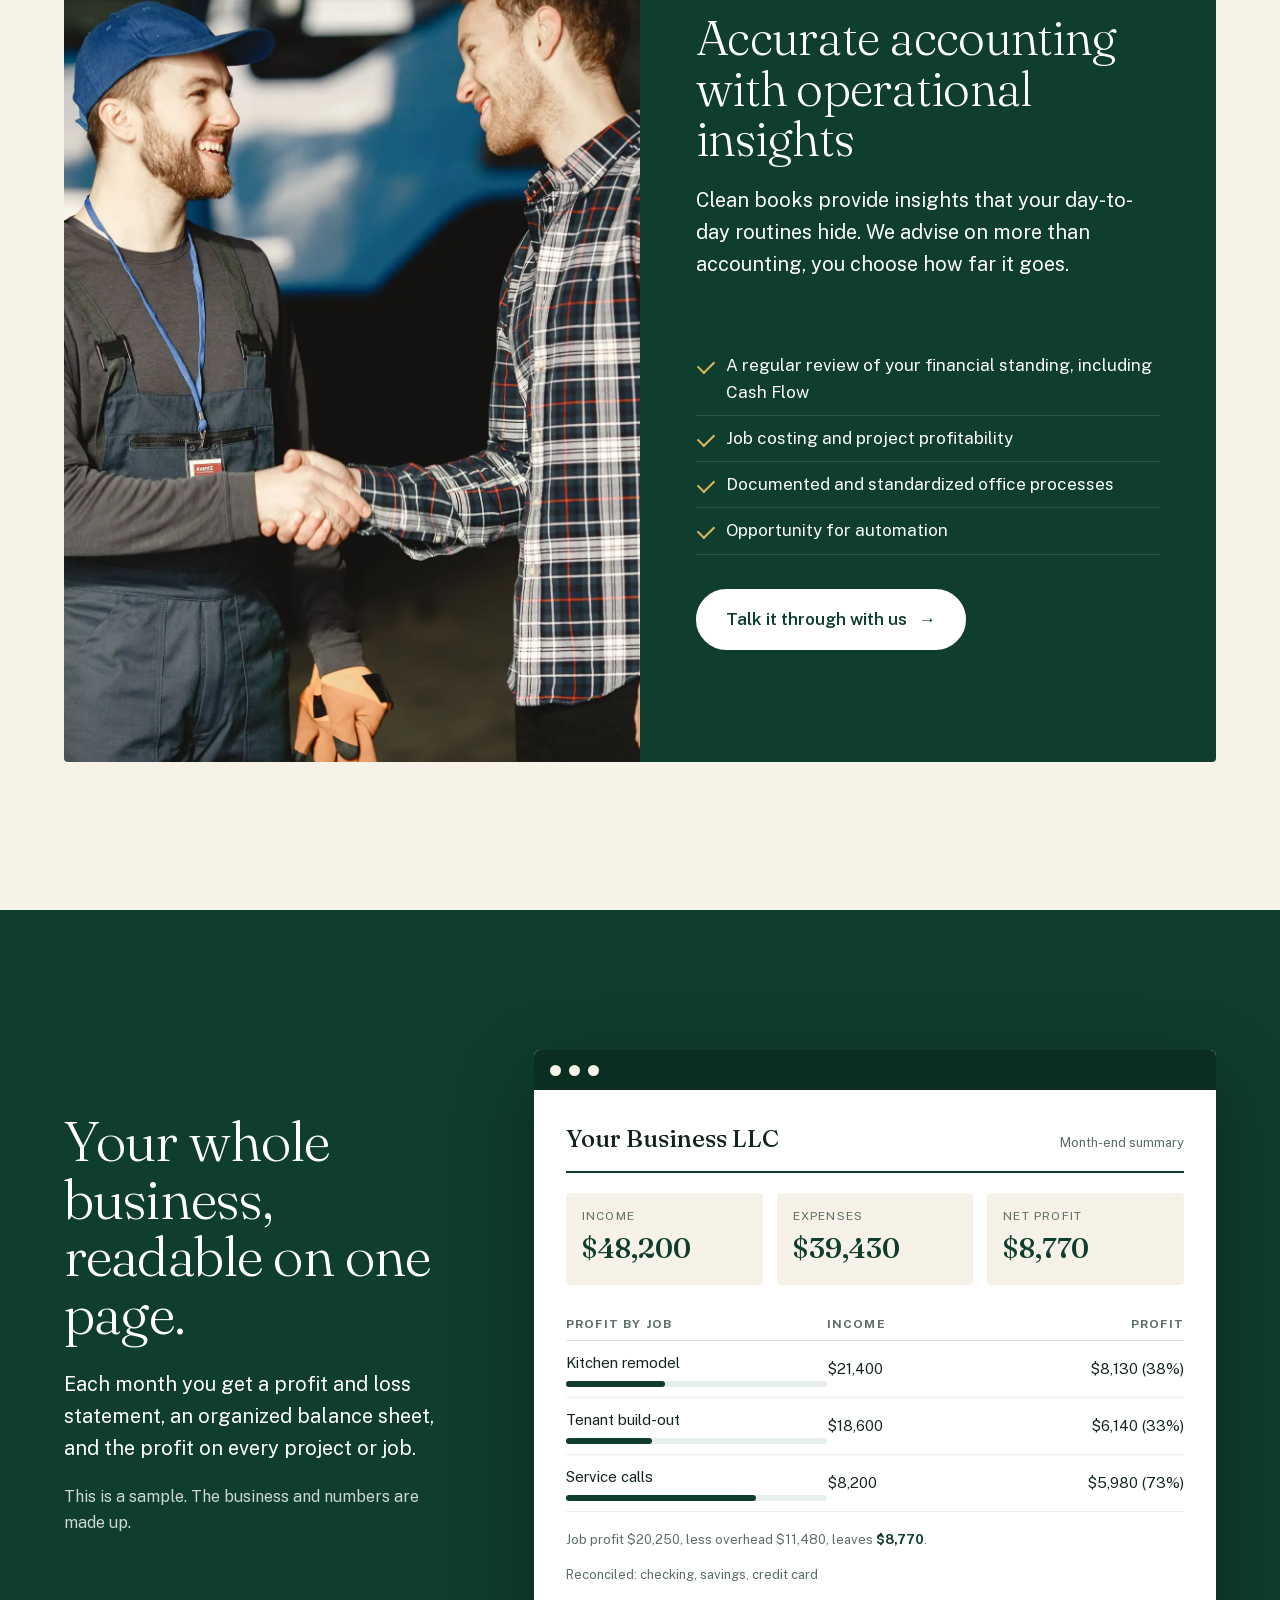
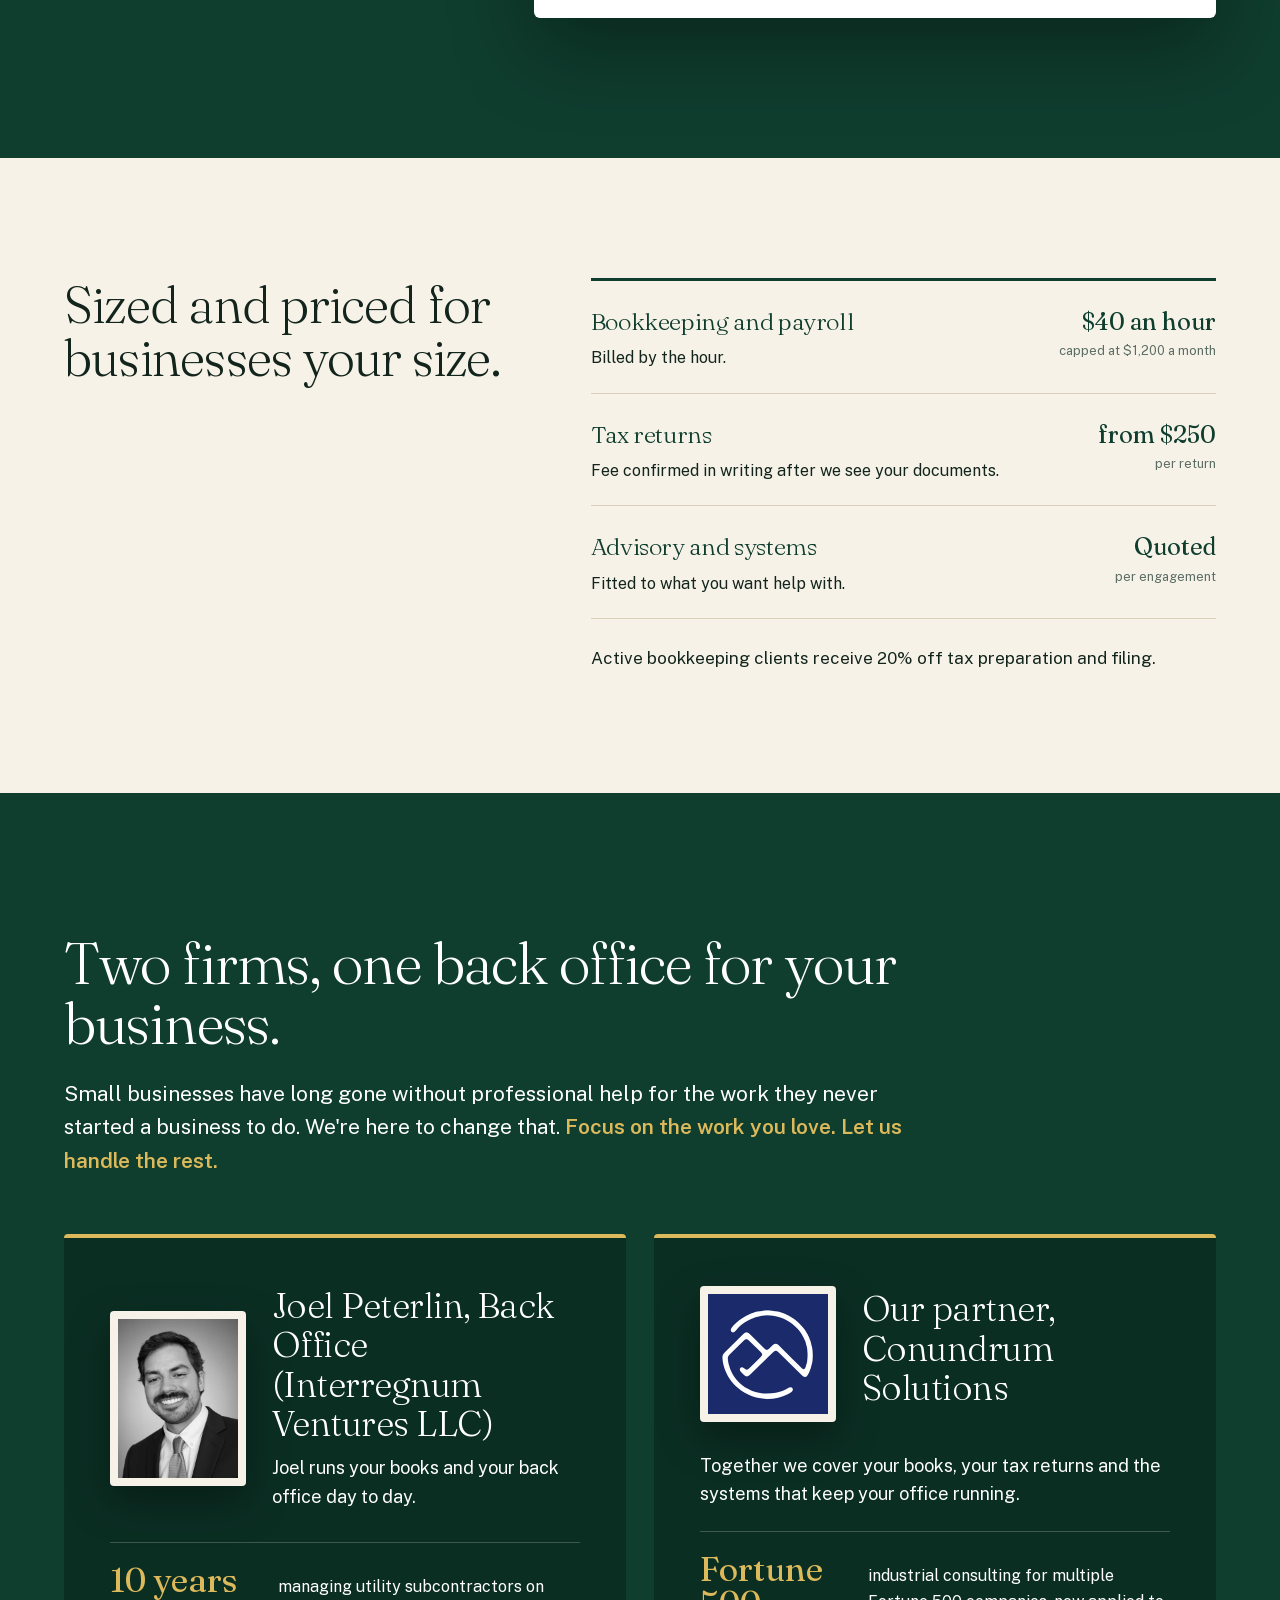
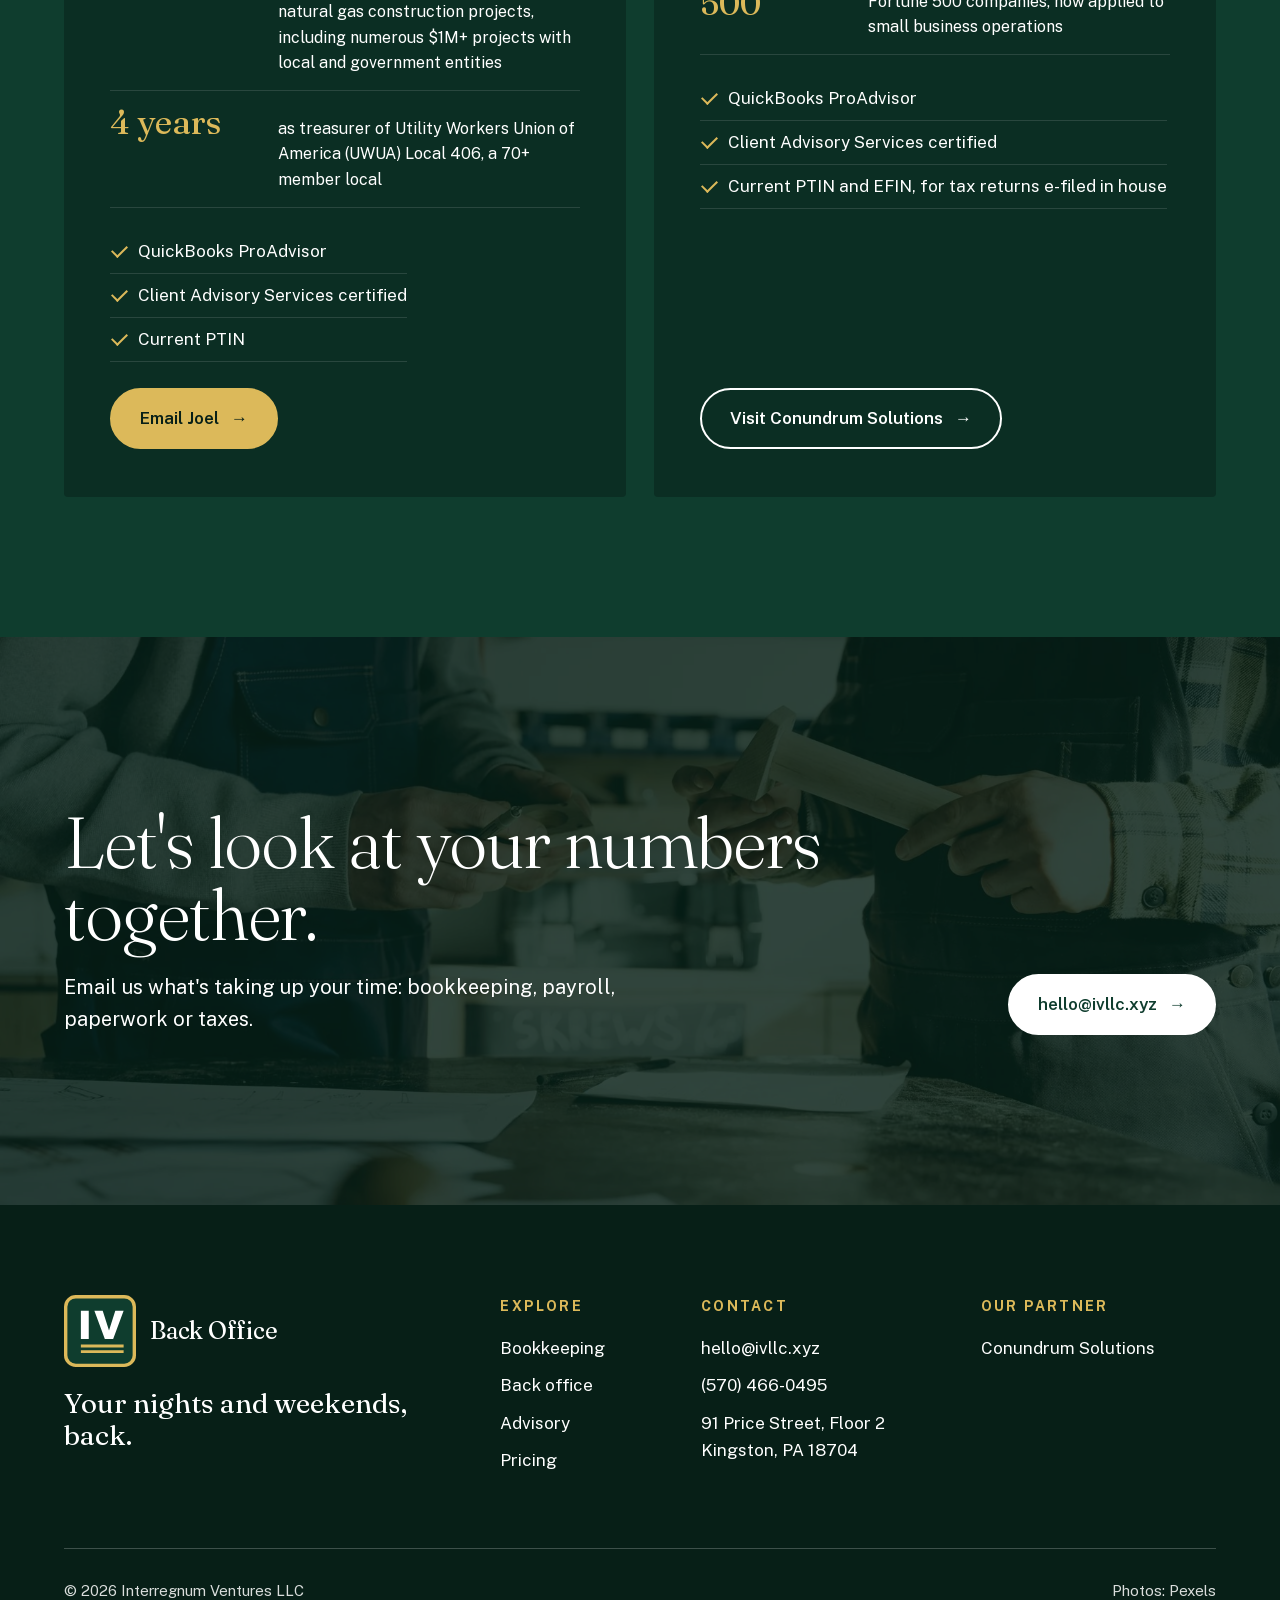
==== commit 7a60ba92: "Name the product Back Office and broaden the hero to small businesses and the trades Co-authored-by:" ====
--- a/index.html
+++ b/index.html
@@ -3,12 +3,12 @@
 <head>
 <meta charset="utf-8">
 <meta name="viewport" content="width=device-width, initial-scale=1">
-<title>Interregnum Ventures | Bookkeeping and back office for small businesses and the trades</title>
-<meta name="description" content="Get your nights and weekends back. Interregnum Ventures starts with your books, then takes on the rest of your back office: payroll, paperwork, tax prep and advice, for small businesses and the trades.">
+<title>Back Office by Interregnum Ventures LLC | Bookkeeping and back office for small businesses and the trades</title>
+<meta name="description" content="Get your nights and weekends back. Back Office by Interregnum Ventures LLC starts with your books, then takes on the rest of your back office: payroll, paperwork, tax prep and advice, for small businesses and the trades.">
 <meta name="theme-color" content="#0b2e23">
 <meta property="og:type" content="website">
-<meta property="og:title" content="Interregnum Ventures">
-<meta property="og:description" content="Bookkeeping and a full back office for small businesses and the trades.">
+<meta property="og:title" content="Back Office by Interregnum Ventures LLC">
+<meta property="og:description" content="Back Office by Interregnum Ventures LLC. Bookkeeping and a full back office for small businesses and the trades.">
 <meta property="og:image" content="https://ivllc.xyz/img/hero.jpg">
 <link rel="icon" href="favicon.svg" type="image/svg+xml">
 <link rel="preload" href="fonts/fraunces-latin-var.woff2" as="font" type="font/woff2" crossorigin>
@@ -20,9 +20,9 @@
 <a class="skip" href="#main">Skip to content</a>
 <header class="top">
   <div class="wrap">
-    <a class="brand" href="#top" aria-label="Interregnum Ventures home">
+    <a class="brand" href="#top" aria-label="Back Office by Interregnum Ventures LLC home">
       <svg viewBox="0 0 64 64" aria-hidden="true"><rect x="1.5" y="1.5" width="61" height="61" rx="9" fill="#0f3d2e" stroke="#dcb95a" stroke-width="3"/><path fill="#fff" d="M15 14h7v25h-7zM27 14h7.4l5.6 17.5L45.6 14H53l-9.3 25h-7.4z"/><path fill="#dcb95a" d="M15 44h38v2.6H15zM15 49h38v2.6H15z"/></svg>
-      <b>Interregnum Ventures</b>
+      <b>Back Office</b>
     </a>
     <nav aria-label="Primary"><ul>
       <li><a href="#bookkeeping">Bookkeeping</a></li>
@@ -40,7 +40,7 @@
   <div class="wrap">
     <div class="headline">
       <h1>Get your nights and <em>weekends</em> back.</h1>
-      <p class="sub">A back office designed for the trades, keeping field operations profitable and tax season smooth</p>
+      <p class="sub">Back Office, designed for small businesses and the trades, keeping operations profitable and tax season smooth.</p>
     </div>
   </div>
   <div class="side">
@@ -166,7 +166,7 @@
     <p class="mission">Small businesses have long gone without professional help for the work they never started a business to do. We're here to change that. <strong>Focus on the work you love. Let us handle the rest.</strong></p>
     <div class="grid">
       <div class="panel">
-        <div class="who-head"><figure class="portrait"><picture><source srcset="img/joel-headshot.webp" type="image/webp"><img src="img/joel-headshot.jpg" width="120" height="159" loading="lazy" decoding="async" alt="Black and white headshot of Joel Peterlin, smiling, in a suit and tie"></picture></figure><div><h3>Joel Peterlin, Interregnum Ventures</h3>
+        <div class="who-head"><figure class="portrait"><picture><source srcset="img/joel-headshot.webp" type="image/webp"><img src="img/joel-headshot.jpg" width="120" height="159" loading="lazy" decoding="async" alt="Black and white headshot of Joel Peterlin, smiling, in a suit and tie"></picture></figure><div><h3>Joel Peterlin, Back Office (Interregnum Ventures LLC)</h3>
         <p>Joel runs your books and your back office day to day.</p></div></div>
         <ul class="exp">
           <li><b>10 years</b><span>managing utility subcontractors on natural gas construction projects, including numerous $1M+ projects with local and government entities</span></li>
@@ -208,7 +208,7 @@
   <div class="wrap">
     <div class="fgrid">
       <div>
-        <a class="brand" href="#top"><svg viewBox="0 0 64 64" aria-hidden="true"><rect x="1.5" y="1.5" width="61" height="61" rx="9" fill="#0f3d2e" stroke="#dcb95a" stroke-width="3"/><path fill="#fff" d="M15 14h7v25h-7zM27 14h7.4l5.6 17.5L45.6 14H53l-9.3 25h-7.4z"/><path fill="#dcb95a" d="M15 44h38v2.6H15zM15 49h38v2.6H15z"/></svg><b>Interregnum Ventures</b></a>
+        <a class="brand" href="#top"><svg viewBox="0 0 64 64" aria-hidden="true"><rect x="1.5" y="1.5" width="61" height="61" rx="9" fill="#0f3d2e" stroke="#dcb95a" stroke-width="3"/><path fill="#fff" d="M15 14h7v25h-7zM27 14h7.4l5.6 17.5L45.6 14H53l-9.3 25h-7.4z"/><path fill="#dcb95a" d="M15 44h38v2.6H15zM15 49h38v2.6H15z"/></svg><b>Back Office</b></a>
         <p class="tag">Your nights and weekends, back.</p>
       </div>
       <div><h4>Explore</h4><ul><li><a href="#bookkeeping">Bookkeeping</a></li><li><a href="#back-office">Back office</a></li><li><a href="#advisory">Advisory</a></li><li><a href="#pricing">Pricing</a></li></ul></div>
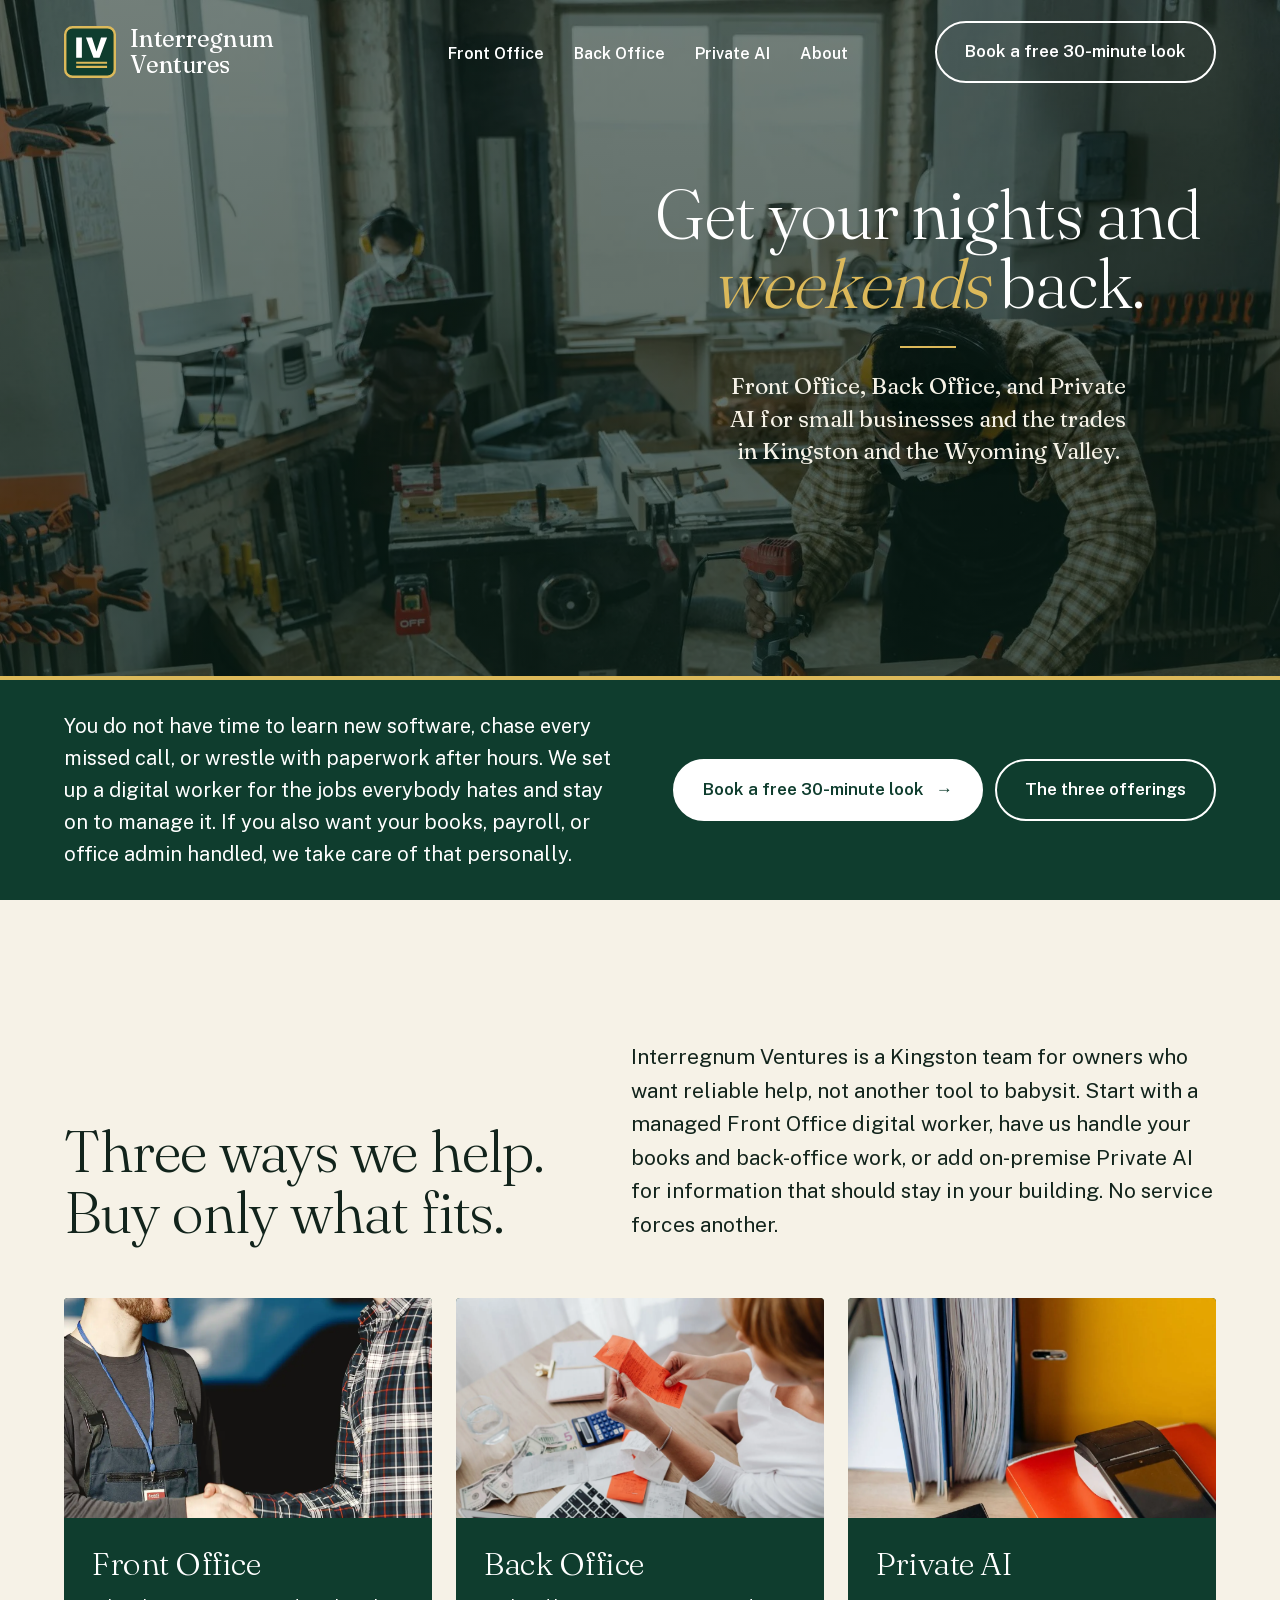
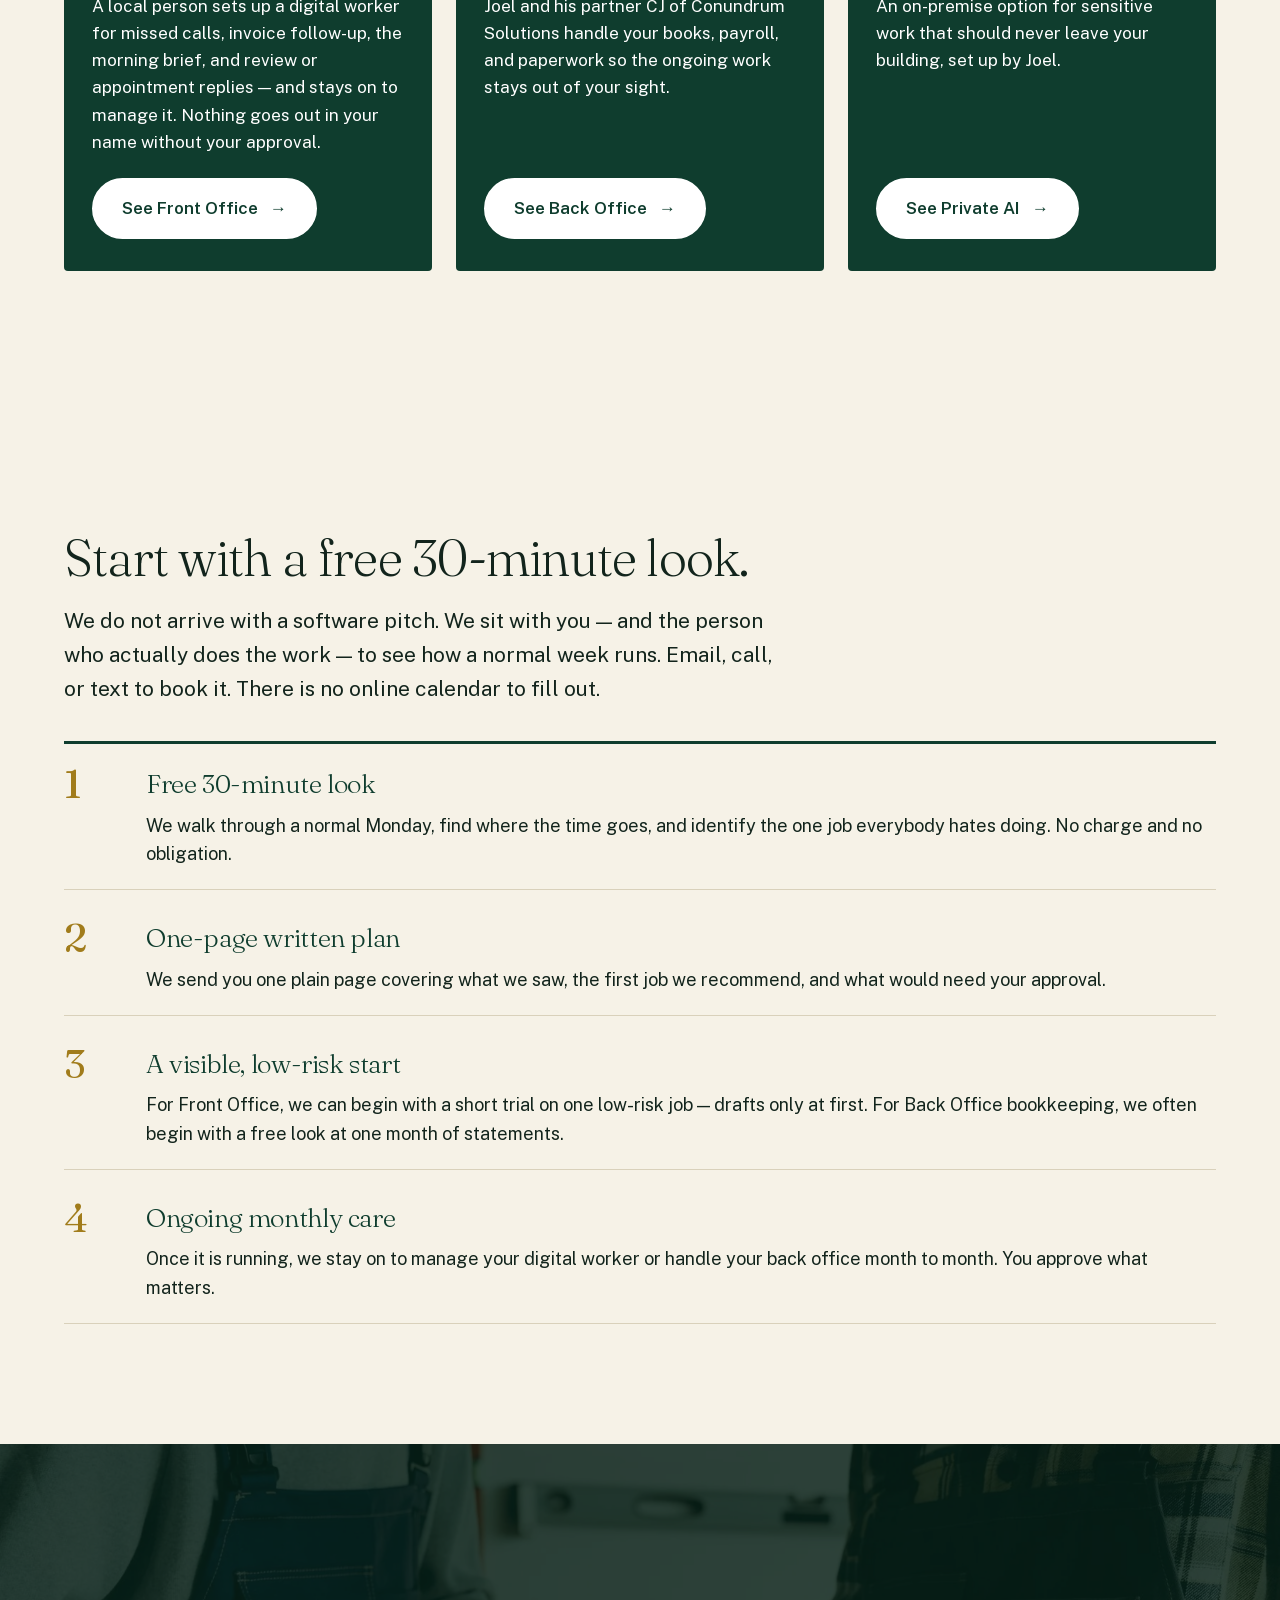
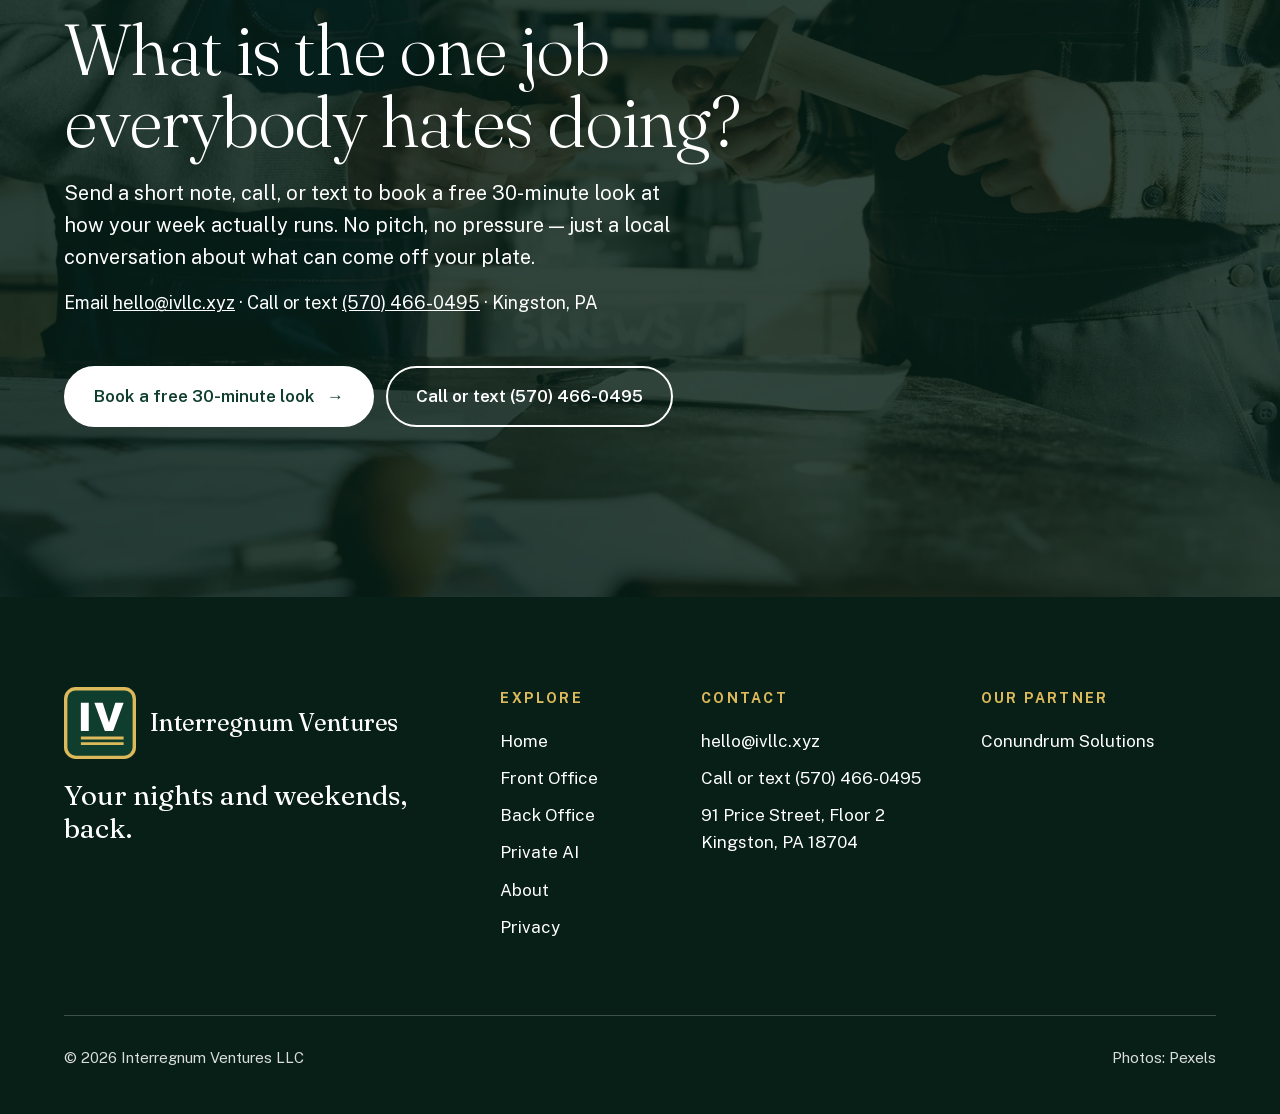
==== commit b8437f46: "Publish Interregnum Ventures three-service site rewrite. Front Office, Back Office, and Private AI a" ====
--- a/index.html
+++ b/index.html
@@ -3,217 +3,144 @@
 <head>
 <meta charset="utf-8">
 <meta name="viewport" content="width=device-width, initial-scale=1">
-<title>Back Office by Interregnum Ventures LLC | Bookkeeping and back office for small businesses and the trades</title>
-<meta name="description" content="Get your nights and weekends back. Back Office by Interregnum Ventures LLC starts with your books, then takes on the rest of your back office: payroll, paperwork, tax prep and advice, for small businesses and the trades.">
+<title>Interregnum Ventures | Front Office, Back Office and Private AI</title>
+<meta name="description" content="Get your nights and weekends back. Interregnum Ventures in Kingston and the Wyoming Valley offers Front Office digital workers, Back Office books and payroll, and on-premise Private AI.">
 <meta name="theme-color" content="#0b2e23">
 <meta property="og:type" content="website">
-<meta property="og:title" content="Back Office by Interregnum Ventures LLC">
-<meta property="og:description" content="Back Office by Interregnum Ventures LLC. Bookkeeping and a full back office for small businesses and the trades.">
+<meta property="og:title" content="Interregnum Ventures | Get your nights and weekends back.">
+<meta property="og:description" content="Get your nights and weekends back. Interregnum Ventures in Kingston and the Wyoming Valley offers Front Office digital workers, Back Office books and payroll, and on-premise Private AI.">
 <meta property="og:image" content="https://ivllc.xyz/img/hero.jpg">
 <link rel="icon" href="favicon.svg" type="image/svg+xml">
 <link rel="preload" href="fonts/fraunces-latin-var.woff2" as="font" type="font/woff2" crossorigin>
 <link rel="preload" href="fonts/public-sans-latin-var.woff2" as="font" type="font/woff2" crossorigin>
 <link rel="preload" href="img/hero.webp" as="image" type="image/webp" fetchpriority="high">
-<link rel="stylesheet" href="styles.css?v=10">
+<link rel="stylesheet" href="styles.css?v=11">
 </head>
 <body>
 <a class="skip" href="#main">Skip to content</a>
 <header class="top">
+  <input type="checkbox" id="nav-toggle" class="nav-check" tabindex="-1">
   <div class="wrap">
-    <a class="brand" href="#top" aria-label="Back Office by Interregnum Ventures LLC home">
+    <a class="brand" href="" aria-label="Interregnum Ventures LLC home" aria-current="page">
       <svg viewBox="0 0 64 64" aria-hidden="true"><rect x="1.5" y="1.5" width="61" height="61" rx="9" fill="#0f3d2e" stroke="#dcb95a" stroke-width="3"/><path fill="#fff" d="M15 14h7v25h-7zM27 14h7.4l5.6 17.5L45.6 14H53l-9.3 25h-7.4z"/><path fill="#dcb95a" d="M15 44h38v2.6H15zM15 49h38v2.6H15z"/></svg>
-      <b>Back Office</b>
+      <b>Interregnum Ventures</b>
     </a>
+    <label for="nav-toggle" class="nav-toggle" aria-label="Open menu"><span></span><span></span><span></span></label>
     <nav aria-label="Primary"><ul>
-      <li><a href="#bookkeeping">Bookkeeping</a></li>
-      <li><a href="#back-office">Back office</a></li>
-      <li><a href="#advisory">Advisory</a></li>
-      <li><a href="#pricing">Pricing</a></li>
-      <li><a href="#partners">Who we are</a></li>
+      <li><a href="front-office/">Front Office</a></li><li><a href="back-office/">Back Office</a></li><li><a href="private-ai/">Private AI</a></li><li><a href="about/">About</a></li>
     </ul></nav>
-    <a class="btn line" href="mailto:hello@ivllc.xyz">Email us</a>
+    <a class="btn line header-cta header-cta-full" href="mailto:hello@ivllc.xyz?subject=Free%2030-minute%20look">Book a free 30-minute look</a>
+    <a class="btn line header-cta header-cta-short" href="mailto:hello@ivllc.xyz?subject=Free%2030-minute%20look" aria-label="Book a free 30-minute look">Book a look</a>
   </div>
 </header>
+<main id="main">
 
-<main id="main">
 <section class="hero" id="top">
   <div class="wrap">
     <div class="headline">
       <h1>Get your nights and <em>weekends</em> back.</h1>
-      <p class="sub">Back Office, designed for small businesses and the trades, keeping operations profitable and tax season smooth.</p>
+      <p class="sub">Front Office, Back Office, and Private AI for small businesses and the trades in Kingston and the Wyoming Valley.</p>
     </div>
   </div>
   <div class="side">
     <div class="wrap">
-      <p>Most small businesses have been priced out of a real back office. We start with your books, then take the rest of the paperwork off your plate, so you can run the business.</p>
-      <div class="btns"><a class="btn light" href="mailto:hello@ivllc.xyz?subject=Back%20office%20help">Email us <span>&rarr;</span></a><a class="btn line" href="#how">How we work</a></div>
+      <p>You do not have time to learn new software, chase every missed call, or wrestle with paperwork after hours. We set up a digital worker for the jobs everybody hates and stay on to manage it. If you also want your books, payroll, or office admin handled, we take care of that personally.</p>
+      <div class="btns">
+        <a class="btn light" href="mailto:hello@ivllc.xyz?subject=Free%2030-minute%20look">Book a free 30-minute look <span>&rarr;</span></a>
+        <a class="btn line" href="#services">The three offerings</a>
+      </div>
     </div>
   </div>
 </section>
 
-<section class="ladder light-bg" id="how" aria-labelledby="ladder-title">
+<section class="ladder" id="services" aria-labelledby="services-title">
   <div class="wrap">
     <div class="head">
-      <div><h2 id="ladder-title">A professional back office, without hiring one.</h2></div>
-      <p>It starts with the books. From there, we can take on as much of the rest as you want. Every step is fitted to you.</p>
+      <div><h2 id="services-title">Three ways we help. Buy only what fits.</h2></div>
+      <p>Interregnum Ventures is a Kingston team for owners who want reliable help, not another tool to babysit. Start with a managed Front Office digital worker, have us handle your books and back-office work, or add on-premise Private AI for information that should stay in your building. No service forces another.</p>
+    </div>
+    <div class="svc-grid" style="margin-top:56px">
+      <a class="svc" href="front-office/">
+        <div class="ph"><picture><source srcset="img/advisory.webp" type="image/webp"><img src="img/advisory.jpg" width="1202" height="1800" loading="lazy" decoding="async" alt="A tradesman in a cap and coveralls shaking hands with a customer"></picture></div>
+        <div class="body">
+          <h3>Front Office</h3>
+          <p>A local person sets up a digital worker for missed calls, invoice follow-up, the morning brief, and review or appointment replies — and stays on to manage it. Nothing goes out in your name without your approval.</p>
+          <span class="btn light">See Front Office <span>&rarr;</span></span>
+        </div>
+      </a>
+      <a class="svc" href="back-office/">
+        <div class="ph"><picture><source srcset="img/books.webp" type="image/webp"><img src="img/books.jpg" width="1800" height="1200" loading="lazy" decoding="async" alt="A business owner sorting receipts with a calculator at her desk"></picture></div>
+        <div class="body">
+          <h3>Back Office</h3>
+          <p>Joel and his partner CJ of Conundrum Solutions handle your books, payroll, and paperwork so the ongoing work stays out of your sight.</p>
+          <span class="btn light">See Back Office <span>&rarr;</span></span>
+        </div>
+      </a>
+      <a class="svc" href="private-ai/">
+        <div class="ph"><picture><source srcset="img/backoffice.webp" type="image/webp"><img src="img/backoffice.jpg" width="1200" height="1800" loading="lazy" decoding="async" alt="Binders, a calculator and a phone on an office desk"></picture></div>
+        <div class="body">
+          <h3>Private AI</h3>
+          <p>An on-premise option for sensitive work that should never leave your building, set up by Joel.</p>
+          <span class="btn light">See Private AI <span>&rarr;</span></span>
+        </div>
+      </a>
     </div>
   </div>
 </section>
 
-<section class="offers light-bg">
-  <article class="offer" id="bookkeeping">
-    <div class="wrap">
-      <div class="ph"><picture><source srcset="img/books.webp" type="image/webp"><img src="img/books.jpg" width="1800" height="1200" loading="lazy" decoding="async" alt="A business owner sorting receipts with a calculator at her desk"></picture></div>
-      <div class="op">
-        <h2>Books that are accurate, current and easy to read.</h2>
-        <p class="lead">No more catching up on months of statements in one long weekend. Send us your statements and we close the month within 48 hours of receiving them.</p>
-        <ul>
-          <li>Bank and credit card transactions categorized</li>
-          <li>Accounts reconciled to the statements</li>
-          <li>A profit and loss statement and balance sheet</li>
-          <li>Profit by project or job</li>
-        </ul>
-        <a class="btn light" href="mailto:hello@ivllc.xyz?subject=Bookkeeping">Ask about bookkeeping <span>&rarr;</span></a>
-      </div>
-    </div>
-  </article>
-
-  <article class="offer flip" id="back-office">
-    <div class="wrap">
-      <div class="ph"><picture><source srcset="img/backoffice.webp" type="image/webp"><img src="img/backoffice.jpg" width="1200" height="1800" loading="lazy" decoding="async" alt="Binders, a calculator and a phone on an office desk"></picture></div>
-      <div class="op">
-        <h2>The forms and filings, handled.</h2>
-        <p class="lead">W-2s, 1099s and W-9s are not why you went into business. We handle the paperwork, and at tax time your return is prepared and e-filed.</p>
-        <ul>
-          <li>Payroll and W-2 handling</li>
-          <li>1099-NEC and 1099-MISC filings</li>
-          <li>W-9 collection from your subcontractors</li>
-          <li>Bills tracked and invoices followed up</li>
-          <li>Personal, business and nonprofit tax returns</li>
-        </ul>
-        <p class="fine">Our partner, Conundrum Solutions, is an IRS-authorized e-file provider.</p>
-        <a class="btn light" href="mailto:hello@ivllc.xyz?subject=Back%20office%20help">Ask about the back office <span>&rarr;</span></a>
-      </div>
-    </div>
-  </article>
-
-  <article class="offer" id="advisory">
-    <div class="wrap">
-      <div class="ph"><picture><source srcset="img/advisory.webp" type="image/webp"><img src="img/advisory.jpg" width="1202" height="1800" loading="lazy" decoding="async" alt="A tradesman in a cap and coveralls shaking hands with a customer"></picture></div>
-      <div class="op">
-        <h2>Accurate accounting with operational insights</h2>
-        <p class="lead">Clean books provide insights that your day-to-day routines hide. We advise on more than accounting, you choose how far it goes.</p>
-        <h3 class="list-label">Offerings</h3>
-        <ul>
-          <li>A regular review of your financial standing, including Cash Flow</li>
-          <li>Job costing and project profitability</li>
-          <li>Documented and standardized office processes</li>
-          <li>Opportunity for automation</li>
-        </ul>
-        <a class="btn light" href="mailto:hello@ivllc.xyz?subject=Advisory">Talk it through with us <span>&rarr;</span></a>
-      </div>
-    </div>
-  </article>
-</section>
-
-<section class="sample" aria-labelledby="sample-title">
-  <div class="wrap">
+<section class="pricing light-bg" id="how" aria-labelledby="how-title">
+  <div class="wrap" style="grid-template-columns:1fr;gap:0">
     <div>
-      <h2 id="sample-title">Your whole business, readable on one page.</h2>
-      <p>Each month you get a profit and loss statement, an organized balance sheet, and the profit on every project or job.</p>
-      <p style="font-size:16px;opacity:.8">This is a sample. The business and numbers are made up.</p>
-    </div>
-    <figure class="card" style="margin:0" aria-label="Sample month-end summary with made-up numbers">
-      <div class="bar"><i></i><i></i><i></i></div>
-      <div class="body">
-        <div class="t"><b>Your Business LLC</b><small>Month-end summary</small></div>
-        <div class="kpis">
-          <div class="kpi"><small>Income</small><b>$48,200</b></div>
-          <div class="kpi"><small>Expenses</small><b>$39,430</b></div>
-          <div class="kpi"><small>Net profit</small><b>$8,770</b></div>
-        </div>
-        <table class="jobs">
-          <thead><tr><th>Profit by job</th><th>Income</th><th>Profit</th></tr></thead>
-          <tbody>
-            <tr><td>Kitchen remodel<div class="meter"><i style="width:38%"></i></div></td><td>$21,400</td><td>$8,130 (38%)</td></tr>
-            <tr><td>Tenant build-out<div class="meter"><i style="width:33%"></i></div></td><td>$18,600</td><td>$6,140 (33%)</td></tr>
-            <tr><td>Service calls<div class="meter"><i style="width:73%"></i></div></td><td>$8,200</td><td>$5,980 (73%)</td></tr>
-          </tbody>
-        </table>
-        <div class="foot"><span>Job profit $20,250, less overhead $11,480, leaves <b>$8,770</b>.</span><span>Reconciled: checking, savings, credit card</span></div>
-      </div>
-    </figure>
-  </div>
-</section>
-
-<section class="pricing light-bg" id="pricing" aria-labelledby="pricing-title">
-  <div class="wrap">
-    <div><h2 id="pricing-title">Sized and priced for businesses your size.</h2></div>
-    <div>
-      <div class="prices">
-        <div class="price"><div><h3>Bookkeeping and payroll</h3><p>Billed by the hour.</p></div><div class="amt">$40 an hour<small>capped at $1,200 a month</small></div></div>
-        <div class="price"><div><h3>Tax returns</h3><p>Fee confirmed in writing after we see your documents.</p></div><div class="amt">from $250<small>per return</small></div></div>
-        <div class="price"><div><h3>Advisory and systems</h3><p>Fitted to what you want help with.</p></div><div class="amt">Quoted<small>per engagement</small></div></div>
-      </div>
-      <p class="after">Active bookkeeping clients receive 20% off tax preparation and filing.</p>
-    </div>
-  </div>
-</section>
-
-<section class="people" id="partners" aria-labelledby="people-title">
-  <div class="wrap">
-    <h2 id="people-title">Two firms, one back office for your business.</h2>
-    <p class="mission">Small businesses have long gone without professional help for the work they never started a business to do. We're here to change that. <strong>Focus on the work you love. Let us handle the rest.</strong></p>
-    <div class="grid">
-      <div class="panel">
-        <div class="who-head"><figure class="portrait"><picture><source srcset="img/joel-headshot.webp" type="image/webp"><img src="img/joel-headshot.jpg" width="120" height="159" loading="lazy" decoding="async" alt="Black and white headshot of Joel Peterlin, smiling, in a suit and tie"></picture></figure><div><h3>Joel Peterlin, Back Office (Interregnum Ventures LLC)</h3>
-        <p>Joel runs your books and your back office day to day.</p></div></div>
-        <ul class="exp">
-          <li><b>10 years</b><span>managing utility subcontractors on natural gas construction projects, including numerous $1M+ projects with local and government entities</span></li>
-          <li><b>4 years</b><span>as treasurer of Utility Workers Union of America (UWUA) Local 406, a 70+ member local</span></li>
-        </ul>
-        <ul class="creds">
-          <li>QuickBooks ProAdvisor</li>
-          <li>Client Advisory Services certified</li>
-          <li>Current PTIN</li>
-        </ul>
-        <a class="btn gold" href="mailto:hello@ivllc.xyz">Email Joel <span>&rarr;</span></a>
-      </div>
-      <div class="panel">
-        <div class="who-head"><figure class="portrait"><img src="img/conundrum-logo.png" width="120" height="120" loading="lazy" decoding="async" alt="Conundrum Solutions logo"></figure><div><h3>Our partner, Conundrum Solutions</h3></div></div>
-        <p>Together we cover your books, your tax returns and the systems that keep your office running.</p>
-        <ul class="exp">
-          <li><b>Fortune 500</b><span>industrial consulting for multiple Fortune 500 companies, now applied to small business operations</span></li>
-        </ul>
-        <ul class="creds">
-          <li>QuickBooks ProAdvisor</li>
-          <li>Client Advisory Services certified</li>
-          <li>Current PTIN and EFIN, for tax returns e-filed in house</li>
-        </ul>
-        <a class="btn line" href="https://conundrumsolved.tech/" target="_blank" rel="noopener">Visit Conundrum Solutions <span>&rarr;</span></a>
-      </div>
+      <h2 id="how-title">Start with a free 30-minute look.</h2>
+      <p style="font-size:21px;max-width:720px;margin:20px 0 0">We do not arrive with a software pitch. We sit with you — and the person who actually does the work — to see how a normal week runs. Email, call, or text to book it. There is no online calendar to fill out.</p>
+      <ol class="steps">
+        <li><span class="n">1</span><div><h3>Free 30-minute look</h3><p>We walk through a normal Monday, find where the time goes, and identify the one job everybody hates doing. No charge and no obligation.</p></div></li>
+        <li><span class="n">2</span><div><h3>One-page written plan</h3><p>We send you one plain page covering what we saw, the first job we recommend, and what would need your approval.</p></div></li>
+        <li><span class="n">3</span><div><h3>A visible, low-risk start</h3><p>For Front Office, we can begin with a short trial on one low-risk job — drafts only at first. For Back Office bookkeeping, we often begin with a free look at one month of statements.</p></div></li>
+        <li><span class="n">4</span><div><h3>Ongoing monthly care</h3><p>Once it is running, we stay on to manage your digital worker or handle your back office month to month. You approve what matters.</p></div></li>
+      </ol>
     </div>
   </div>
 </section>
 
 <section class="cta" aria-labelledby="cta-title">
   <div class="wrap">
-    <div><h2 id="cta-title">Let's look at your numbers together.</h2><p>Email us what's taking up your time: bookkeeping, payroll, paperwork or taxes.</p></div>
-    <a class="btn light" href="mailto:hello@ivllc.xyz?subject=Let%27s%20look%20at%20my%20numbers">hello@ivllc.xyz <span>&rarr;</span></a>
+    <div>
+      <h2 id="cta-title">What is the one job everybody hates doing?</h2>
+      <p>Send a short note, call, or text to book a free 30-minute look at how your week actually runs. No pitch, no pressure — just a local conversation about what can come off your plate.</p>
+      <p class="contact-line">Email <a href="mailto:hello@ivllc.xyz">hello@ivllc.xyz</a> · Call or text <a href="tel:+15704660495">(570) 466-0495</a> · Kingston, PA</p>
+    </div>
+    <div class="btns">
+      <a class="btn light" href="mailto:hello@ivllc.xyz?subject=Free%2030-minute%20look">Book a free 30-minute look <span>&rarr;</span></a>
+      <a class="btn line" href="tel:+15704660495">Call or text (570) 466-0495</a>
+    </div>
   </div>
 </section>
+
 </main>
-
 <footer>
   <div class="wrap">
     <div class="fgrid">
       <div>
-        <a class="brand" href="#top"><svg viewBox="0 0 64 64" aria-hidden="true"><rect x="1.5" y="1.5" width="61" height="61" rx="9" fill="#0f3d2e" stroke="#dcb95a" stroke-width="3"/><path fill="#fff" d="M15 14h7v25h-7zM27 14h7.4l5.6 17.5L45.6 14H53l-9.3 25h-7.4z"/><path fill="#dcb95a" d="M15 44h38v2.6H15zM15 49h38v2.6H15z"/></svg><b>Back Office</b></a>
+        <a class="brand" href=""><svg viewBox="0 0 64 64" aria-hidden="true"><rect x="1.5" y="1.5" width="61" height="61" rx="9" fill="#0f3d2e" stroke="#dcb95a" stroke-width="3"/><path fill="#fff" d="M15 14h7v25h-7zM27 14h7.4l5.6 17.5L45.6 14H53l-9.3 25h-7.4z"/><path fill="#dcb95a" d="M15 44h38v2.6H15zM15 49h38v2.6H15z"/></svg><b>Interregnum Ventures</b></a>
         <p class="tag">Your nights and weekends, back.</p>
       </div>
-      <div><h4>Explore</h4><ul><li><a href="#bookkeeping">Bookkeeping</a></li><li><a href="#back-office">Back office</a></li><li><a href="#advisory">Advisory</a></li><li><a href="#pricing">Pricing</a></li></ul></div>
-      <div><h4>Contact</h4><ul><li><a href="mailto:hello@ivllc.xyz">hello@ivllc.xyz</a></li><li><a href="tel:+15704660495">(570) 466-0495</a></li><li>91 Price Street, Floor 2<br>Kingston, PA 18704</li></ul></div>
-      <div><h4>Our partner</h4><ul><li><a href="https://conundrumsolved.tech/" target="_blank" rel="noopener">Conundrum Solutions</a></li></ul></div>
+      <div><h4>Explore</h4><ul>
+        <li><a href="">Home</a></li>
+        <li><a href="front-office/">Front Office</a></li>
+        <li><a href="back-office/">Back Office</a></li>
+        <li><a href="private-ai/">Private AI</a></li>
+        <li><a href="about/">About</a></li>
+        <li><a href="privacy/">Privacy</a></li>
+      </ul></div>
+      <div><h4>Contact</h4><ul>
+        <li><a href="mailto:hello@ivllc.xyz">hello@ivllc.xyz</a></li>
+        <li>Call or text <a href="tel:+15704660495">(570) 466-0495</a></li>
+        <li>91 Price Street, Floor 2<br>Kingston, PA 18704</li>
+      </ul></div>
+      <div><h4>Our partner</h4><ul>
+        <li><a href="https://conundrumsolved.tech/" target="_blank" rel="noopener">Conundrum Solutions</a></li>
+      </ul></div>
     </div>
     <div class="small"><span>&copy; 2026 Interregnum Ventures LLC</span><span>Photos: Pexels</span></div>
   </div>
@@ -222,7 +149,7 @@
 /* Scroll reveals. Progressive enhancement: without JS, or with reduced motion, everything is simply shown. */
 (function(d){
   if(!('IntersectionObserver' in window)||(window.matchMedia&&matchMedia('(prefers-reduced-motion: reduce)').matches))return;
-  var groups=['.ladder .head>*','.offer .ph','.offer .op>*','.offer li','.sample .wrap>div','.sample .card','.pricing .wrap>div>*','.price','.people h2','.people .mission','.panel','.panel .exp li','.panel .creds li','.cta .wrap>*','.fgrid>div'];
+  var groups=['.ladder .head>*','.offer .ph','.offer .op>*','.offer li','.sample .wrap>div','.sample .card','.pricing .wrap>div>*','.price','.people h2','.people .mission','.panel','.panel .exp li','.panel .creds li','.cta .wrap>*','.fgrid>div','.svc','.steps li','.promise','.legal .measure>*','.page-hero h1','.page-hero .sub'];
   var els=[];
   groups.forEach(function(sel){
     var n=d.querySelectorAll(sel);
@@ -241,4 +168,4 @@
 })(document);
 </script>
 </body>
-</html>+</html>
--- a/styles.css
+++ b/styles.css
@@ -145,3 +145,84 @@
 
 .offer .list-label{font-family:var(--sans);font-weight:600;font-size:19px;letter-spacing:0;line-height:1.3;margin:0 0 10px;color:#fff}
 #advisory .ph img{object-position:50% 45%}
+
+/* --- Preview rewrite additions (multi-page). Does not change the live site. --- */
+.price .amt{white-space:normal;max-width:16rem}
+header.top .header-cta{flex:none}
+header.top .brand b{line-height:1.1;max-width:9.6em}
+nav a[aria-current="page"]{text-decoration:underline;text-underline-offset:6px}
+.nav-check{position:absolute;opacity:0;pointer-events:none}
+.nav-toggle{display:none;width:44px;height:44px;border:2px solid #fff;border-radius:8px;align-items:center;justify-content:center;flex-direction:column;gap:5px;cursor:pointer;background:transparent;padding:0}
+.nav-toggle span{display:block;width:18px;height:2px;background:#fff}
+.page-hero{position:relative;min-height:520px;display:flex;flex-direction:column;background:#06170f url(img/hero.jpg) center 40%/cover no-repeat;background-image:image-set(url(img/hero.webp) type("image/webp"),url(img/hero.jpg) type("image/jpeg"))}
+.page-hero.fo{background-image:image-set(url(img/advisory.webp) type("image/webp"),url(img/advisory.jpg) type("image/jpeg"));background-position:center 30%}
+.page-hero.bo{background-image:image-set(url(img/books.webp) type("image/webp"),url(img/books.jpg) type("image/jpeg"));background-position:center 45%}
+.page-hero.pai{background-image:image-set(url(img/backoffice.webp) type("image/webp"),url(img/backoffice.jpg) type("image/jpeg"));background-position:center 40%}
+.page-hero.short{min-height:380px}
+.page-hero::before{content:"";position:absolute;inset:0;background:linear-gradient(180deg,rgba(7,31,23,.55),rgba(7,31,23,.78))}
+.page-hero>.wrap{position:relative;width:100%;flex:1;padding-top:170px;padding-bottom:64px;display:flex;flex-direction:column;justify-content:flex-end;max-width:1360px}
+.page-hero .eyebrow{font-size:13px;letter-spacing:.16em;text-transform:uppercase;color:var(--gold);font-weight:600;margin:0 0 14px}
+.page-hero h1{font-size:clamp(40px,5vw,72px);line-height:1.02;max-width:18ch}
+.page-hero h1 em{font-style:italic;color:var(--gold)}
+.page-hero .sub{font-family:var(--serif);font-weight:400;font-size:clamp(20px,1.8vw,26px);line-height:1.4;color:var(--off);max-width:640px;margin:22px 0 0;text-wrap:balance}
+.svc-grid{display:grid;grid-template-columns:repeat(3,1fr);gap:24px}
+.svc{background:var(--forest);color:#fff;border-radius:4px;overflow:hidden;display:flex;flex-direction:column;text-decoration:none;transition:transform .3s}
+.svc:hover{transform:translateY(-4px)}
+.svc .ph{height:220px;overflow:hidden}
+.svc .ph img{width:100%;height:100%;object-fit:cover}
+.svc .body{padding:28px 28px 32px;display:flex;flex-direction:column;flex:1;align-items:flex-start}
+.svc h3{font-size:32px;line-height:1.1;margin:0 0 12px}
+.svc p{margin:0 0 22px;font-size:17px}
+.svc .btn{margin-top:auto}
+.steps{list-style:none;margin:36px 0 0;padding:0;display:grid;gap:8px}
+.steps li{display:grid;grid-template-columns:64px 1fr;gap:18px;align-items:start;padding:20px 0;border-bottom:1px solid #d9d1bb}
+.steps li:first-child{border-top:3px solid var(--forest)}
+.steps .n{font-family:var(--serif);font-weight:400;font-size:40px;color:var(--gold-dk);line-height:1}
+.steps h3{font-size:26px;color:var(--forest);margin:0 0 6px}
+.steps p{margin:0;font-size:18px}
+.promises{display:grid;grid-template-columns:1fr 1fr;gap:22px;margin-top:48px}
+.promise{background:#fff;border-top:4px solid var(--gold);padding:28px 26px;border-radius:4px}
+.promise h3{font-size:24px;color:var(--forest);margin:0 0 10px}
+.promise p{margin:0;font-size:17px}
+.legal{background:var(--off);color:var(--ink);padding:80px 0 120px}
+.legal .measure{max-width:720px}
+.legal h2{font-size:clamp(28px,3vw,40px);line-height:1.15;margin:40px 0 16px;color:var(--forest)}
+.legal p{font-size:20px;margin:0 0 20px}
+.legal .pledge{font-family:var(--serif);font-size:clamp(26px,3vw,36px);line-height:1.2;color:var(--forest);border-left:4px solid var(--gold);padding:8px 0 8px 22px;margin:32px 0}
+.status{font-size:13px;letter-spacing:.08em;text-transform:uppercase;font-weight:600;color:var(--gold-dk);background:#efe6c8;display:inline-block;padding:4px 10px;border-radius:999px}
+.cta .btns{display:flex;flex-wrap:wrap;gap:12px;align-items:center}
+.cta .contact-line{width:100%;margin:16px 0 0;font-size:18px}
+
+.offer .eyebrow{font-size:13px;letter-spacing:.16em;text-transform:uppercase;color:var(--gold);font-weight:600;margin:0 0 12px}
+@media(max-width:1199px){
+  .nav-toggle{display:flex}
+  header.top .wrap{position:relative}
+  header.top nav{display:none;position:absolute;top:88px;left:0;right:0;background:var(--deeper);padding:16px var(--gut) 24px;border-bottom:4px solid var(--gold)}
+  header.top nav ul{flex-direction:column;gap:16px}
+  header.top nav a{font-size:18px}
+  .nav-check:checked + .wrap nav{display:block}
+  .header-cta-full{display:none}
+  .svc-grid{grid-template-columns:1fr}
+  .promises{grid-template-columns:1fr}
+}
+@media(min-width:1200px){
+  nav{display:block!important}
+  .header-cta-short{display:none}
+}
+@media(max-width:1000px){
+  nav{display:none} /* overridden when checked or by 1200 rule; keep panel behavior */
+  .page-hero{min-height:420px}.page-hero>.wrap{padding-top:140px;padding-bottom:48px}
+  .page-hero.short{min-height:320px}
+}
+@media(max-width:1199px) and (max-width:1000px){
+  header.top nav{display:none}
+  .nav-check:checked + .wrap nav{display:block}
+}
+@media(max-width:560px){
+  .steps li{grid-template-columns:1fr;gap:8px}
+  .cta .btns .btn{white-space:normal;text-align:center}
+}
+.jobs.brief td,.jobs.brief th{vertical-align:top;text-align:left}
+.jobs.brief td:last-child,.jobs.brief th:last-child{text-align:left;white-space:nowrap}
+.jobs.brief td:nth-child(2){padding-right:16px}
+.price .amt small{margin-top:4px}
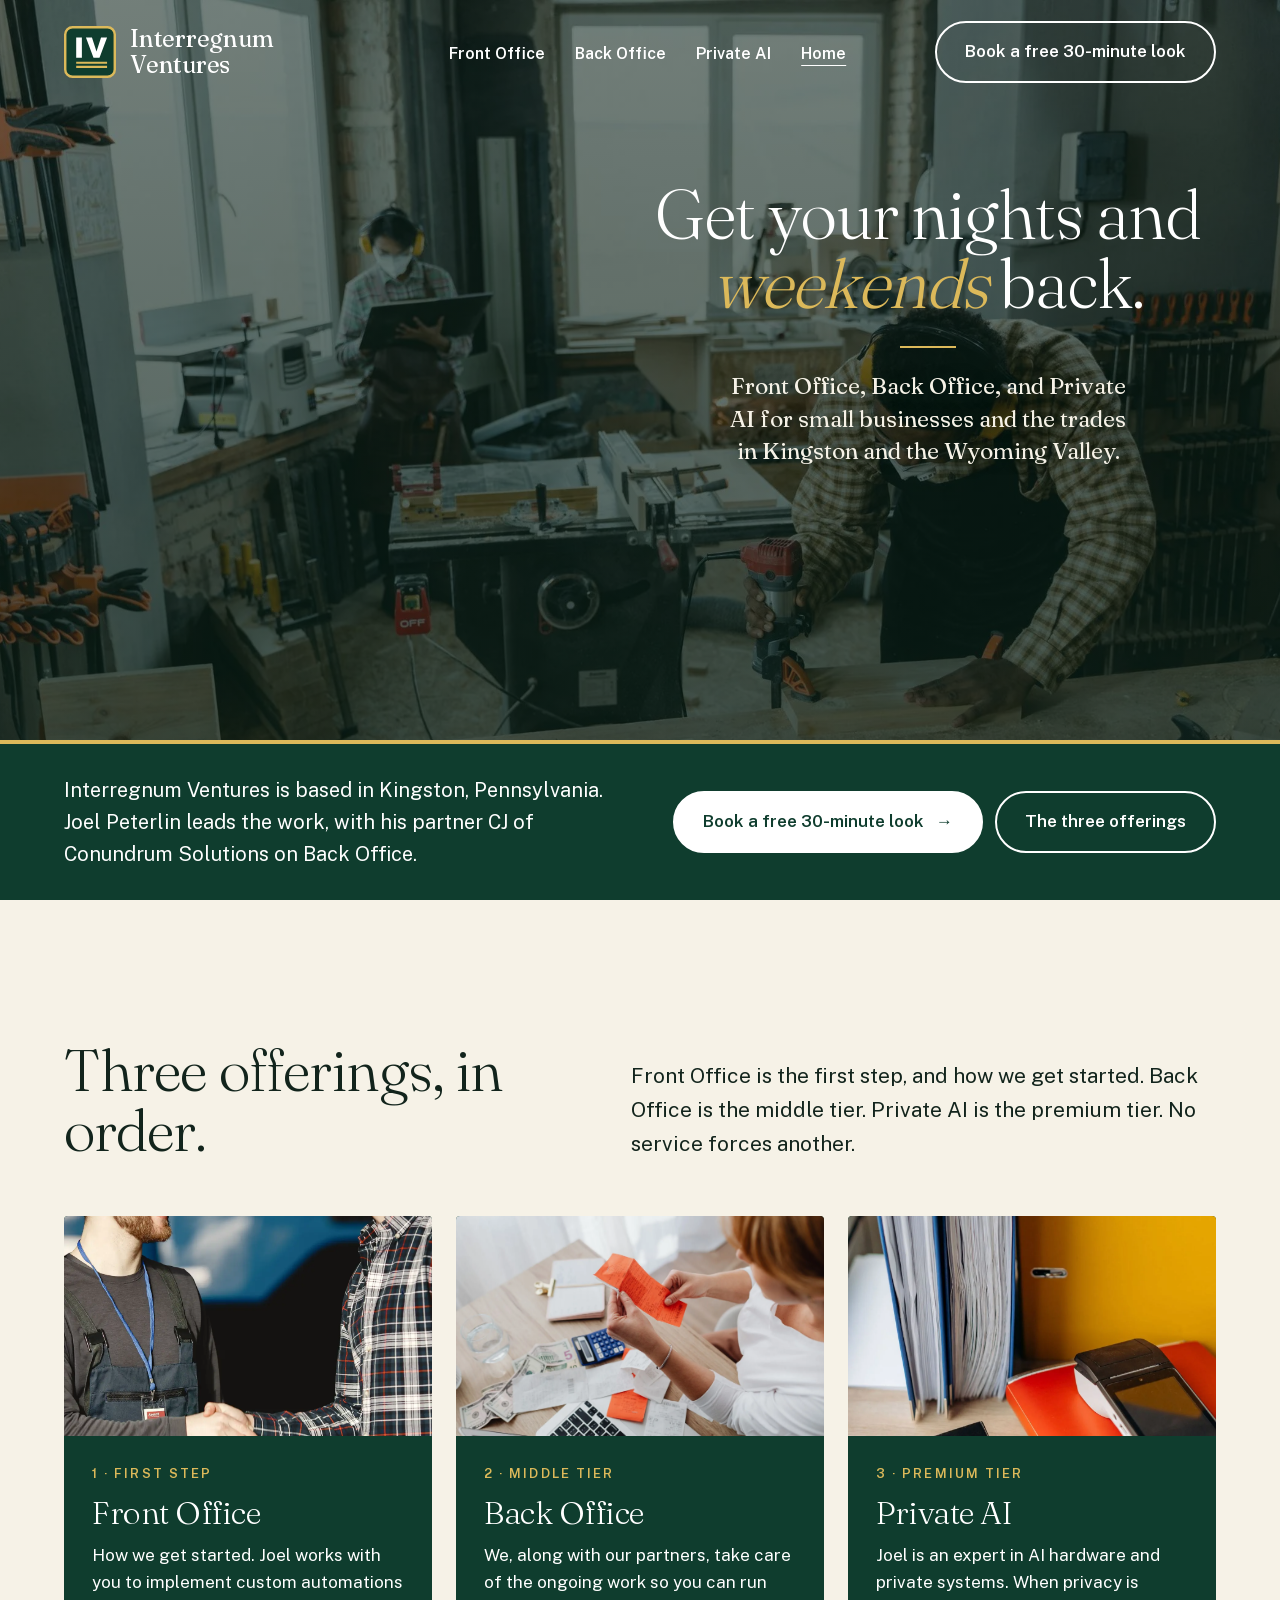
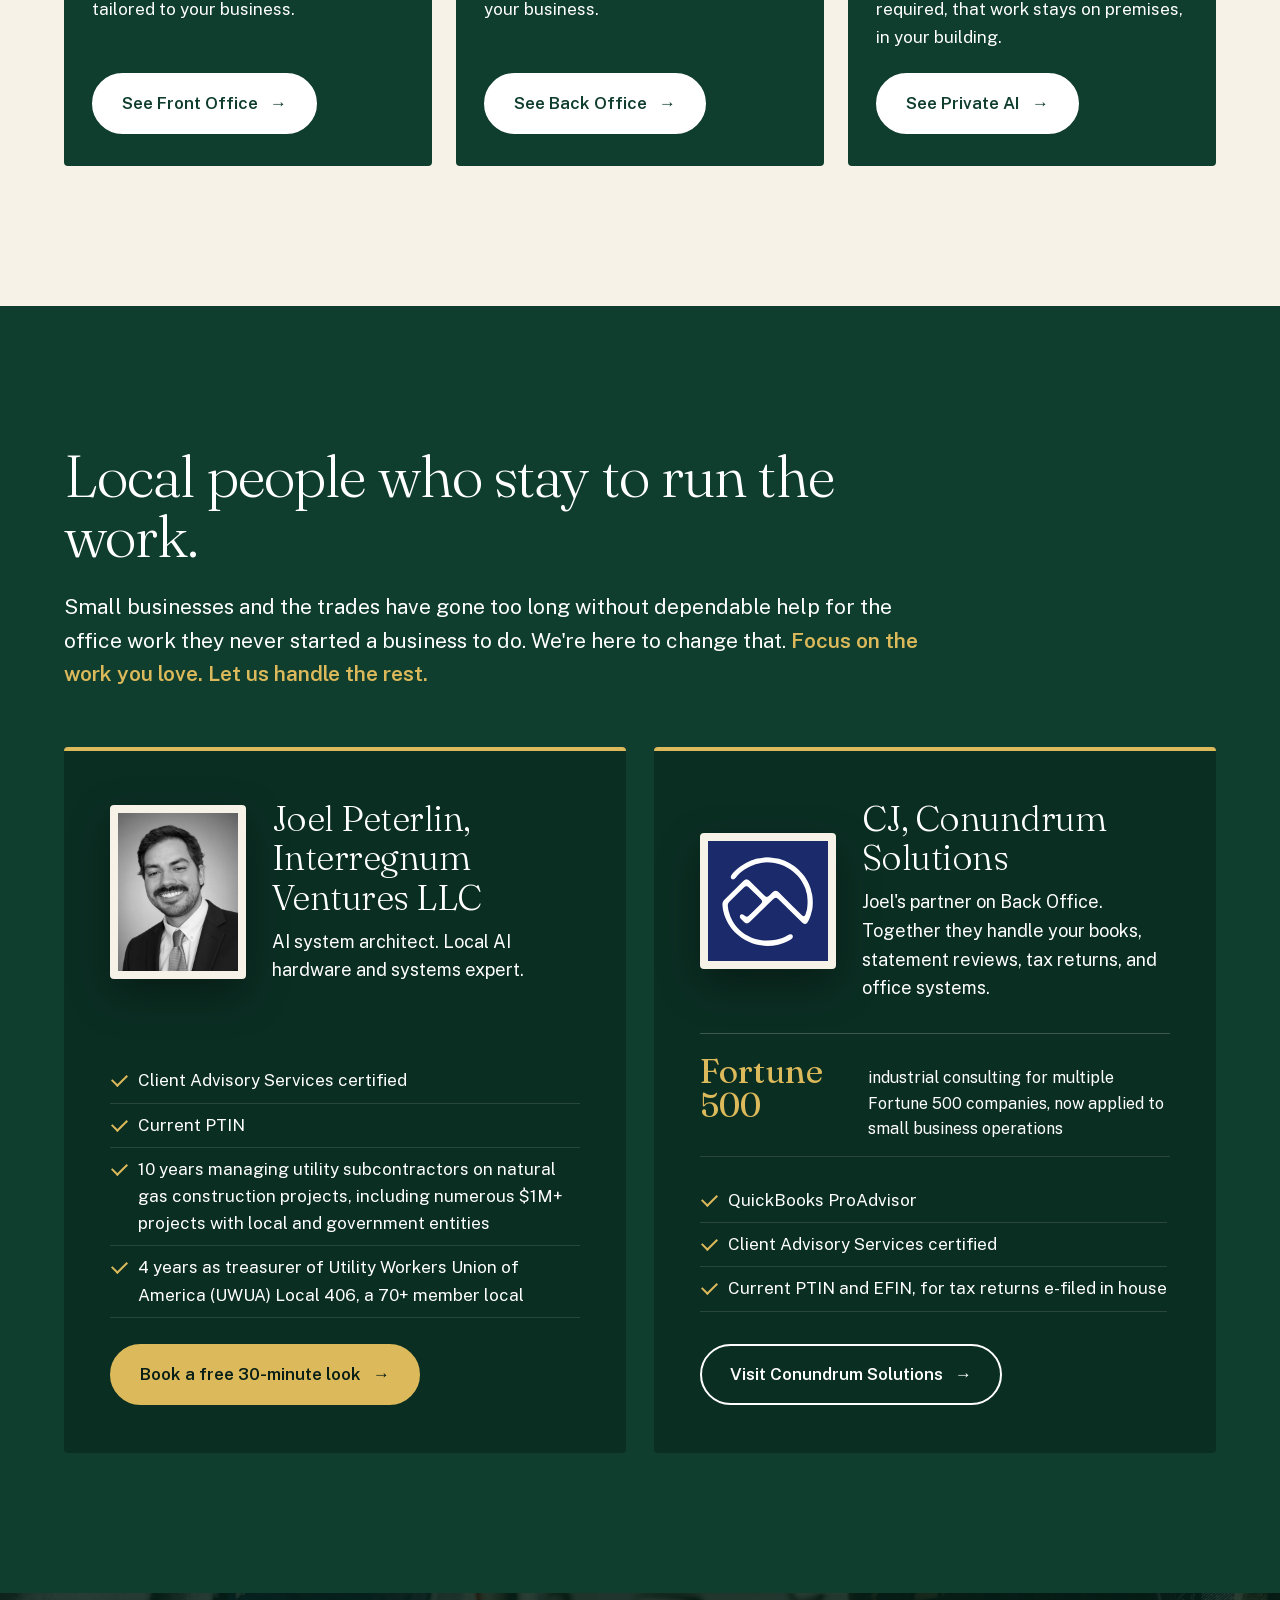
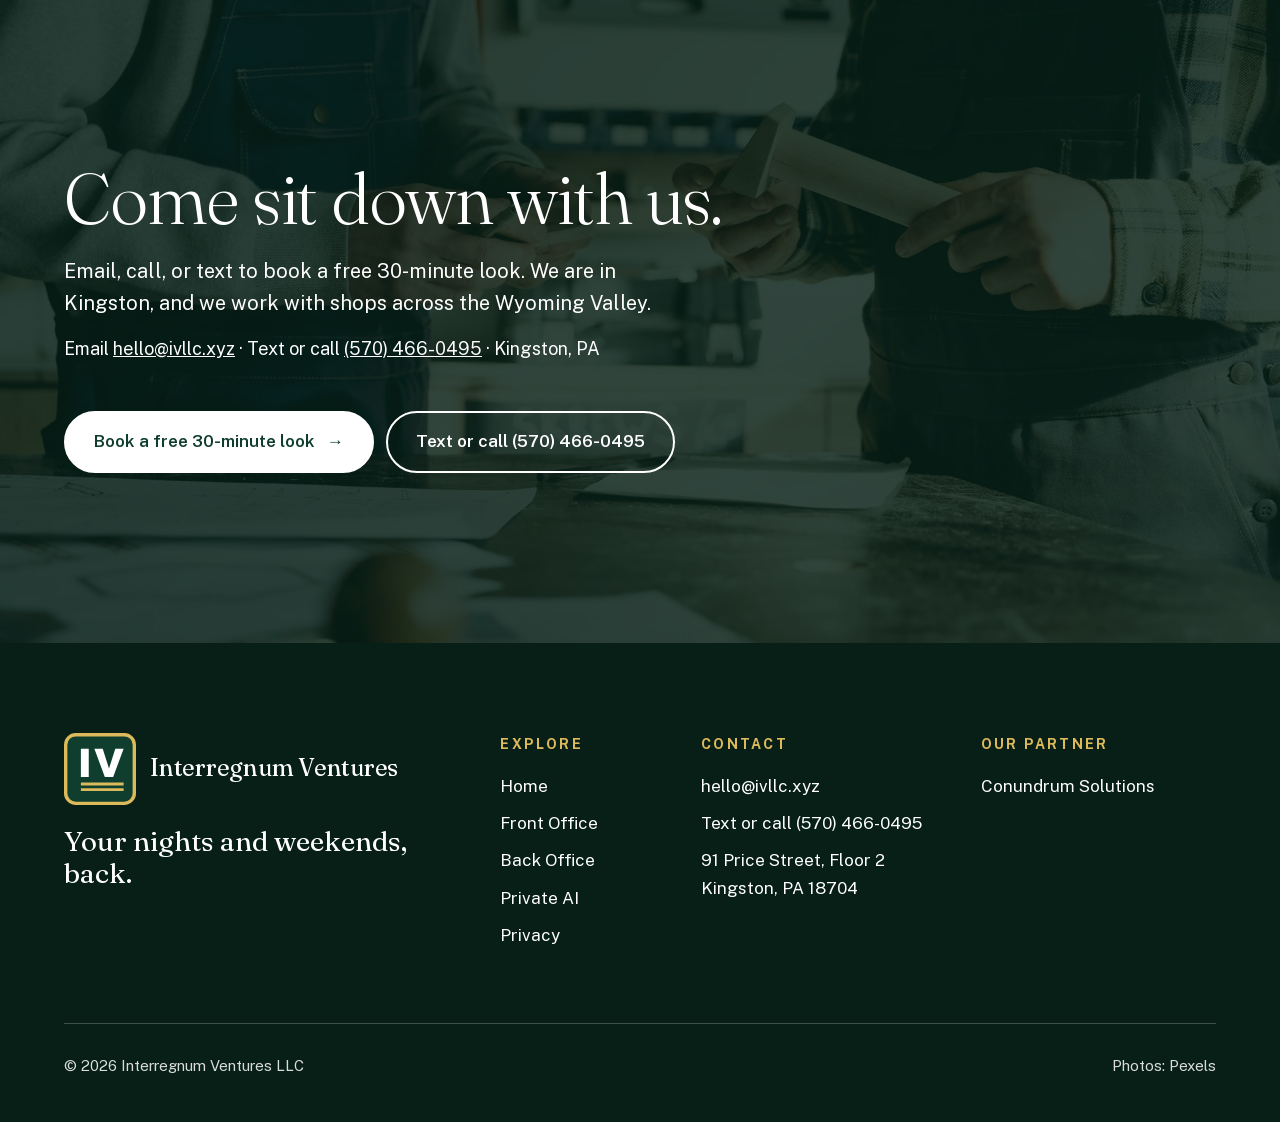
==== commit 96ba36b2: "Apply Joel's phone-review edits to the live site. Home is now the About page, with the three offerin" ====
--- a/index.html
+++ b/index.html
@@ -4,30 +4,31 @@
 <meta charset="utf-8">
 <meta name="viewport" content="width=device-width, initial-scale=1">
 <title>Interregnum Ventures | Front Office, Back Office and Private AI</title>
-<meta name="description" content="Get your nights and weekends back. Interregnum Ventures in Kingston and the Wyoming Valley offers Front Office digital workers, Back Office books and payroll, and on-premise Private AI.">
+<meta name="description" content="Get your nights and weekends back. Interregnum Ventures in Kingston and the Wyoming Valley: Front Office is how we get started, Back Office is the middle tier, and Private AI is the premium tier.">
+<link rel="canonical" href="https://ivllc.xyz/">
 <meta name="theme-color" content="#0b2e23">
 <meta property="og:type" content="website">
 <meta property="og:title" content="Interregnum Ventures | Get your nights and weekends back.">
-<meta property="og:description" content="Get your nights and weekends back. Interregnum Ventures in Kingston and the Wyoming Valley offers Front Office digital workers, Back Office books and payroll, and on-premise Private AI.">
+<meta property="og:description" content="Get your nights and weekends back. Interregnum Ventures in Kingston and the Wyoming Valley: Front Office is how we get started, Back Office is the middle tier, and Private AI is the premium tier.">
 <meta property="og:image" content="https://ivllc.xyz/img/hero.jpg">
 <link rel="icon" href="favicon.svg" type="image/svg+xml">
 <link rel="preload" href="fonts/fraunces-latin-var.woff2" as="font" type="font/woff2" crossorigin>
 <link rel="preload" href="fonts/public-sans-latin-var.woff2" as="font" type="font/woff2" crossorigin>
 <link rel="preload" href="img/hero.webp" as="image" type="image/webp" fetchpriority="high">
-<link rel="stylesheet" href="styles.css?v=11">
+<link rel="stylesheet" href="styles.css?v=12">
 </head>
 <body>
 <a class="skip" href="#main">Skip to content</a>
 <header class="top">
   <input type="checkbox" id="nav-toggle" class="nav-check" tabindex="-1">
   <div class="wrap">
-    <a class="brand" href="" aria-label="Interregnum Ventures LLC home" aria-current="page">
+    <a class="brand" href="" aria-label="Interregnum Ventures LLC home">
       <svg viewBox="0 0 64 64" aria-hidden="true"><rect x="1.5" y="1.5" width="61" height="61" rx="9" fill="#0f3d2e" stroke="#dcb95a" stroke-width="3"/><path fill="#fff" d="M15 14h7v25h-7zM27 14h7.4l5.6 17.5L45.6 14H53l-9.3 25h-7.4z"/><path fill="#dcb95a" d="M15 44h38v2.6H15zM15 49h38v2.6H15z"/></svg>
       <b>Interregnum Ventures</b>
     </a>
     <label for="nav-toggle" class="nav-toggle" aria-label="Open menu"><span></span><span></span><span></span></label>
     <nav aria-label="Primary"><ul>
-      <li><a href="front-office/">Front Office</a></li><li><a href="back-office/">Back Office</a></li><li><a href="private-ai/">Private AI</a></li><li><a href="about/">About</a></li>
+      <li><a href="front-office/">Front Office</a></li><li><a href="back-office/">Back Office</a></li><li><a href="private-ai/">Private AI</a></li><li><a href="" aria-current="page">Home</a></li>
     </ul></nav>
     <a class="btn line header-cta header-cta-full" href="mailto:hello@ivllc.xyz?subject=Free%2030-minute%20look">Book a free 30-minute look</a>
     <a class="btn line header-cta header-cta-short" href="mailto:hello@ivllc.xyz?subject=Free%2030-minute%20look" aria-label="Book a free 30-minute look">Book a look</a>
@@ -44,7 +45,7 @@
   </div>
   <div class="side">
     <div class="wrap">
-      <p>You do not have time to learn new software, chase every missed call, or wrestle with paperwork after hours. We set up a digital worker for the jobs everybody hates and stay on to manage it. If you also want your books, payroll, or office admin handled, we take care of that personally.</p>
+      <p>Interregnum Ventures is based in Kingston, Pennsylvania. Joel Peterlin leads the work, with his partner CJ of Conundrum Solutions on Back Office.</p>
       <div class="btns">
         <a class="btn light" href="mailto:hello@ivllc.xyz?subject=Free%2030-minute%20look">Book a free 30-minute look <span>&rarr;</span></a>
         <a class="btn line" href="#services">The three offerings</a>
@@ -56,49 +57,77 @@
 <section class="ladder" id="services" aria-labelledby="services-title">
   <div class="wrap">
     <div class="head">
-      <div><h2 id="services-title">Three ways we help. Buy only what fits.</h2></div>
-      <p>Interregnum Ventures is a Kingston team for owners who want reliable help, not another tool to babysit. Start with a managed Front Office digital worker, have us handle your books and back-office work, or add on-premise Private AI for information that should stay in your building. No service forces another.</p>
+      <div><h2 id="services-title">Three offerings, in order.</h2></div>
+      <p>Front Office is the first step, and how we get started. Back Office is the middle tier. Private AI is the premium tier. No service forces another.</p>
     </div>
-    <div class="svc-grid" style="margin-top:56px">
-      <a class="svc" href="front-office/">
-        <div class="ph"><picture><source srcset="img/advisory.webp" type="image/webp"><img src="img/advisory.jpg" width="1202" height="1800" loading="lazy" decoding="async" alt="A tradesman in a cap and coveralls shaking hands with a customer"></picture></div>
-        <div class="body">
-          <h3>Front Office</h3>
-          <p>A local person sets up a digital worker for missed calls, invoice follow-up, the morning brief, and review or appointment replies — and stays on to manage it. Nothing goes out in your name without your approval.</p>
-          <span class="btn light">See Front Office <span>&rarr;</span></span>
-        </div>
-      </a>
-      <a class="svc" href="back-office/">
-        <div class="ph"><picture><source srcset="img/books.webp" type="image/webp"><img src="img/books.jpg" width="1800" height="1200" loading="lazy" decoding="async" alt="A business owner sorting receipts with a calculator at her desk"></picture></div>
-        <div class="body">
-          <h3>Back Office</h3>
-          <p>Joel and his partner CJ of Conundrum Solutions handle your books, payroll, and paperwork so the ongoing work stays out of your sight.</p>
-          <span class="btn light">See Back Office <span>&rarr;</span></span>
-        </div>
-      </a>
-      <a class="svc" href="private-ai/">
-        <div class="ph"><picture><source srcset="img/backoffice.webp" type="image/webp"><img src="img/backoffice.jpg" width="1200" height="1800" loading="lazy" decoding="async" alt="Binders, a calculator and a phone on an office desk"></picture></div>
-        <div class="body">
-          <h3>Private AI</h3>
-          <p>An on-premise option for sensitive work that should never leave your building, set up by Joel.</p>
-          <span class="btn light">See Private AI <span>&rarr;</span></span>
-        </div>
-      </a>
-    </div>
+    <ol class="flow">
+      <li>
+        <a class="svc" href="front-office/">
+          <div class="ph"><picture><source srcset="img/advisory.webp" type="image/webp"><img src="img/advisory.jpg" width="1202" height="1800" loading="lazy" decoding="async" alt="A tradesman in a cap and coveralls shaking hands with a customer"></picture></div>
+          <div class="body">
+            <p class="tier">1 · First step</p>
+            <h3>Front Office</h3>
+            <p>How we get started. Joel works with you to implement custom automations tailored to your business.</p>
+            <span class="btn light">See Front Office <span>&rarr;</span></span>
+          </div>
+        </a>
+      </li>
+      <li>
+        <a class="svc" href="back-office/">
+          <div class="ph"><picture><source srcset="img/books.webp" type="image/webp"><img src="img/books.jpg" width="1800" height="1200" loading="lazy" decoding="async" alt="A business owner sorting receipts with a calculator at her desk"></picture></div>
+          <div class="body">
+            <p class="tier">2 · Middle tier</p>
+            <h3>Back Office</h3>
+            <p>We, along with our partners, take care of the ongoing work so you can run your business.</p>
+            <span class="btn light">See Back Office <span>&rarr;</span></span>
+          </div>
+        </a>
+      </li>
+      <li>
+        <a class="svc" href="private-ai/">
+          <div class="ph"><picture><source srcset="img/backoffice.webp" type="image/webp"><img src="img/backoffice.jpg" width="1200" height="1800" loading="lazy" decoding="async" alt="Binders, a calculator and a phone on an office desk"></picture></div>
+          <div class="body">
+            <p class="tier">3 · Premium tier</p>
+            <h3>Private AI</h3>
+            <p>Joel is an expert in AI hardware and private systems. When privacy is required, that work stays on premises, in your building.</p>
+            <span class="btn light">See Private AI <span>&rarr;</span></span>
+          </div>
+        </a>
+      </li>
+    </ol>
   </div>
 </section>
 
-<section class="pricing light-bg" id="how" aria-labelledby="how-title">
-  <div class="wrap" style="grid-template-columns:1fr;gap:0">
-    <div>
-      <h2 id="how-title">Start with a free 30-minute look.</h2>
-      <p style="font-size:21px;max-width:720px;margin:20px 0 0">We do not arrive with a software pitch. We sit with you — and the person who actually does the work — to see how a normal week runs. Email, call, or text to book it. There is no online calendar to fill out.</p>
-      <ol class="steps">
-        <li><span class="n">1</span><div><h3>Free 30-minute look</h3><p>We walk through a normal Monday, find where the time goes, and identify the one job everybody hates doing. No charge and no obligation.</p></div></li>
-        <li><span class="n">2</span><div><h3>One-page written plan</h3><p>We send you one plain page covering what we saw, the first job we recommend, and what would need your approval.</p></div></li>
-        <li><span class="n">3</span><div><h3>A visible, low-risk start</h3><p>For Front Office, we can begin with a short trial on one low-risk job — drafts only at first. For Back Office bookkeeping, we often begin with a free look at one month of statements.</p></div></li>
-        <li><span class="n">4</span><div><h3>Ongoing monthly care</h3><p>Once it is running, we stay on to manage your digital worker or handle your back office month to month. You approve what matters.</p></div></li>
-      </ol>
+<section class="people" id="who" aria-labelledby="people-title">
+  <div class="wrap">
+    <h2 id="people-title">Local people who stay to run the work.</h2>
+    <p class="mission">Small businesses and the trades have gone too long without dependable help for the office work they never started a business to do. We're here to change that. <strong>Focus on the work you love. Let us handle the rest.</strong></p>
+    <div class="grid">
+      <div class="panel">
+        <div class="who-head"><figure class="portrait"><picture><source srcset="img/joel-headshot.webp" type="image/webp"><img src="img/joel-headshot.jpg" width="120" height="159" loading="lazy" decoding="async" alt="Black and white headshot of Joel Peterlin, smiling, in a suit and tie"></picture></figure><div><h3>Joel Peterlin, Interregnum Ventures LLC</h3>
+        <p>AI system architect. Local AI hardware and systems expert.</p></div></div>
+        <ul class="creds">
+          <li>QuickBooks ProAdvisor</li>
+          <li>Client Advisory Services certified</li>
+          <li>Current PTIN</li>
+          <li>10 years managing utility subcontractors on natural gas construction projects, including numerous $1M+ projects with local and government entities</li>
+          <li>4 years as treasurer of Utility Workers Union of America (UWUA) Local 406, a 70+ member local</li>
+        </ul>
+        <a class="btn gold" href="mailto:hello@ivllc.xyz?subject=Free%2030-minute%20look">Book a free 30-minute look <span>&rarr;</span></a>
+      </div>
+      <div class="panel">
+        <div class="who-head"><figure class="portrait"><img src="img/conundrum-logo.png" width="120" height="120" loading="lazy" decoding="async" alt="Conundrum Solutions logo"></figure><div><h3>CJ, Conundrum Solutions</h3>
+        <p>Joel's partner on Back Office. Together they handle your books, statement reviews, tax returns, and office systems.</p></div></div>
+        <ul class="exp">
+          <li><b>Fortune 500</b><span>industrial consulting for multiple Fortune 500 companies, now applied to small business operations</span></li>
+        </ul>
+        <ul class="creds">
+          <li>QuickBooks ProAdvisor</li>
+          <li>Client Advisory Services certified</li>
+          <li>Current PTIN and EFIN, for tax returns e-filed in house</li>
+        </ul>
+        <a class="btn line" href="https://conundrumsolved.tech/" target="_blank" rel="noopener">Visit Conundrum Solutions <span>&rarr;</span></a>
+      </div>
     </div>
   </div>
 </section>
@@ -106,13 +135,13 @@
 <section class="cta" aria-labelledby="cta-title">
   <div class="wrap">
     <div>
-      <h2 id="cta-title">What is the one job everybody hates doing?</h2>
-      <p>Send a short note, call, or text to book a free 30-minute look at how your week actually runs. No pitch, no pressure — just a local conversation about what can come off your plate.</p>
-      <p class="contact-line">Email <a href="mailto:hello@ivllc.xyz">hello@ivllc.xyz</a> · Call or text <a href="tel:+15704660495">(570) 466-0495</a> · Kingston, PA</p>
+      <h2 id="cta-title">Come sit down with us.</h2>
+      <p>Email, call, or text to book a free 30-minute look. We are in Kingston, and we work with shops across the Wyoming Valley.</p>
+      <p class="contact-line">Email <a href="mailto:hello@ivllc.xyz">hello@ivllc.xyz</a> · Text or call <a href="sms:+15704660495">(570) 466-0495</a> · Kingston, PA</p>
     </div>
     <div class="btns">
       <a class="btn light" href="mailto:hello@ivllc.xyz?subject=Free%2030-minute%20look">Book a free 30-minute look <span>&rarr;</span></a>
-      <a class="btn line" href="tel:+15704660495">Call or text (570) 466-0495</a>
+      <a class="btn line" href="sms:+15704660495">Text or call (570) 466-0495</a>
     </div>
   </div>
 </section>
@@ -130,12 +159,11 @@
         <li><a href="front-office/">Front Office</a></li>
         <li><a href="back-office/">Back Office</a></li>
         <li><a href="private-ai/">Private AI</a></li>
-        <li><a href="about/">About</a></li>
         <li><a href="privacy/">Privacy</a></li>
       </ul></div>
       <div><h4>Contact</h4><ul>
         <li><a href="mailto:hello@ivllc.xyz">hello@ivllc.xyz</a></li>
-        <li>Call or text <a href="tel:+15704660495">(570) 466-0495</a></li>
+        <li>Text or call <a href="sms:+15704660495">(570) 466-0495</a></li>
         <li>91 Price Street, Floor 2<br>Kingston, PA 18704</li>
       </ul></div>
       <div><h4>Our partner</h4><ul>
--- a/styles.css
+++ b/styles.css
@@ -202,7 +202,7 @@
   header.top nav a{font-size:18px}
   .nav-check:checked + .wrap nav{display:block}
   .header-cta-full{display:none}
-  .svc-grid{grid-template-columns:1fr}
+  .svc-grid,.flow{grid-template-columns:1fr}
   .promises{grid-template-columns:1fr}
 }
 @media(min-width:1200px){
@@ -221,8 +221,17 @@
 @media(max-width:560px){
   .steps li{grid-template-columns:1fr;gap:8px}
   .cta .btns .btn{white-space:normal;text-align:center}
+  .price{grid-template-columns:1fr;gap:8px}
+  .price .amt{text-align:left;max-width:none}
 }
 .jobs.brief td,.jobs.brief th{vertical-align:top;text-align:left}
 .jobs.brief td:last-child,.jobs.brief th:last-child{text-align:left;white-space:nowrap}
 .jobs.brief td:nth-child(2){padding-right:16px}
 .price .amt small{margin-top:4px}
+.price .amt .tier-price{display:block}
+.price .amt .tier-price + .tier-price{margin-top:16px}
+.flow{list-style:none;margin:56px 0 0;padding:0;display:grid;grid-template-columns:repeat(3,1fr);gap:24px}
+.flow>li{display:flex;min-width:0}
+.flow .svc{flex:1;width:100%}
+.svc .tier{font-size:13px;letter-spacing:.16em;text-transform:uppercase;color:var(--gold);font-weight:600;margin:0 0 10px}
+@media(max-width:1199px){.flow{grid-template-columns:1fr}}
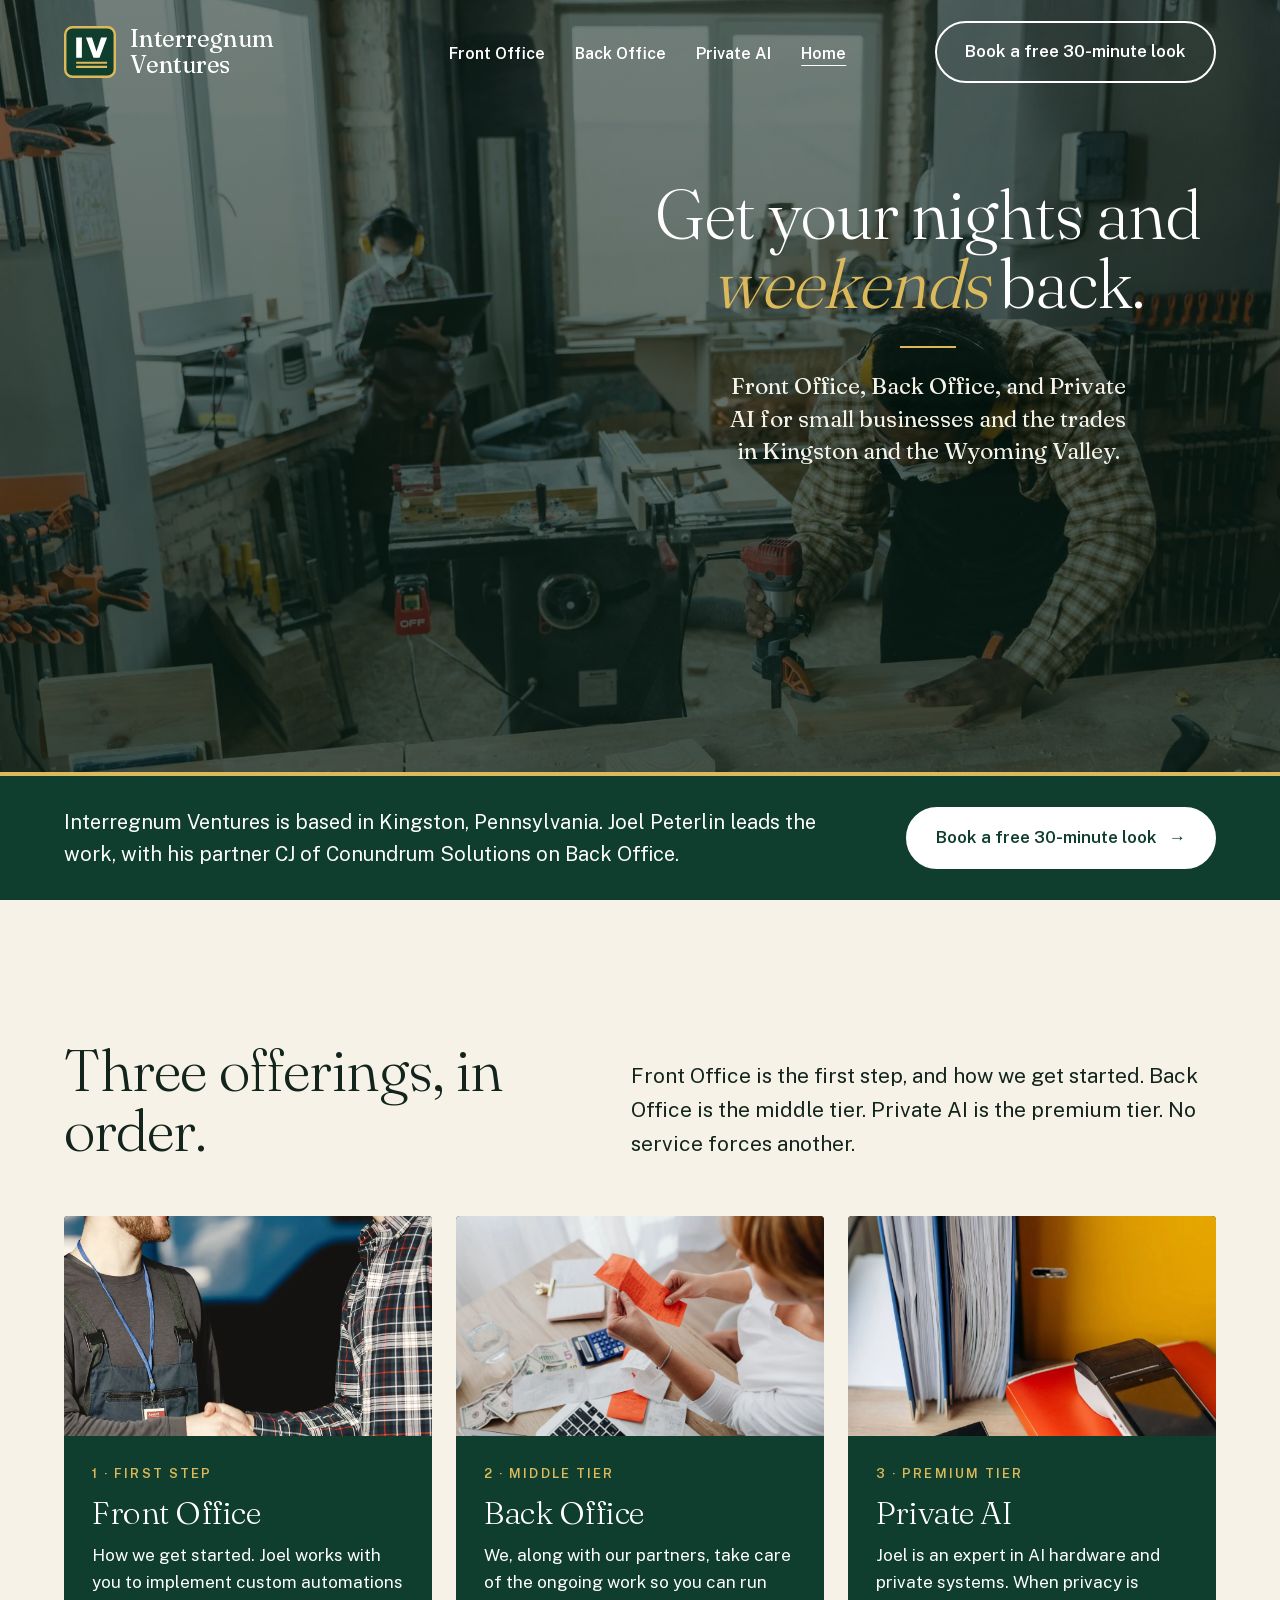
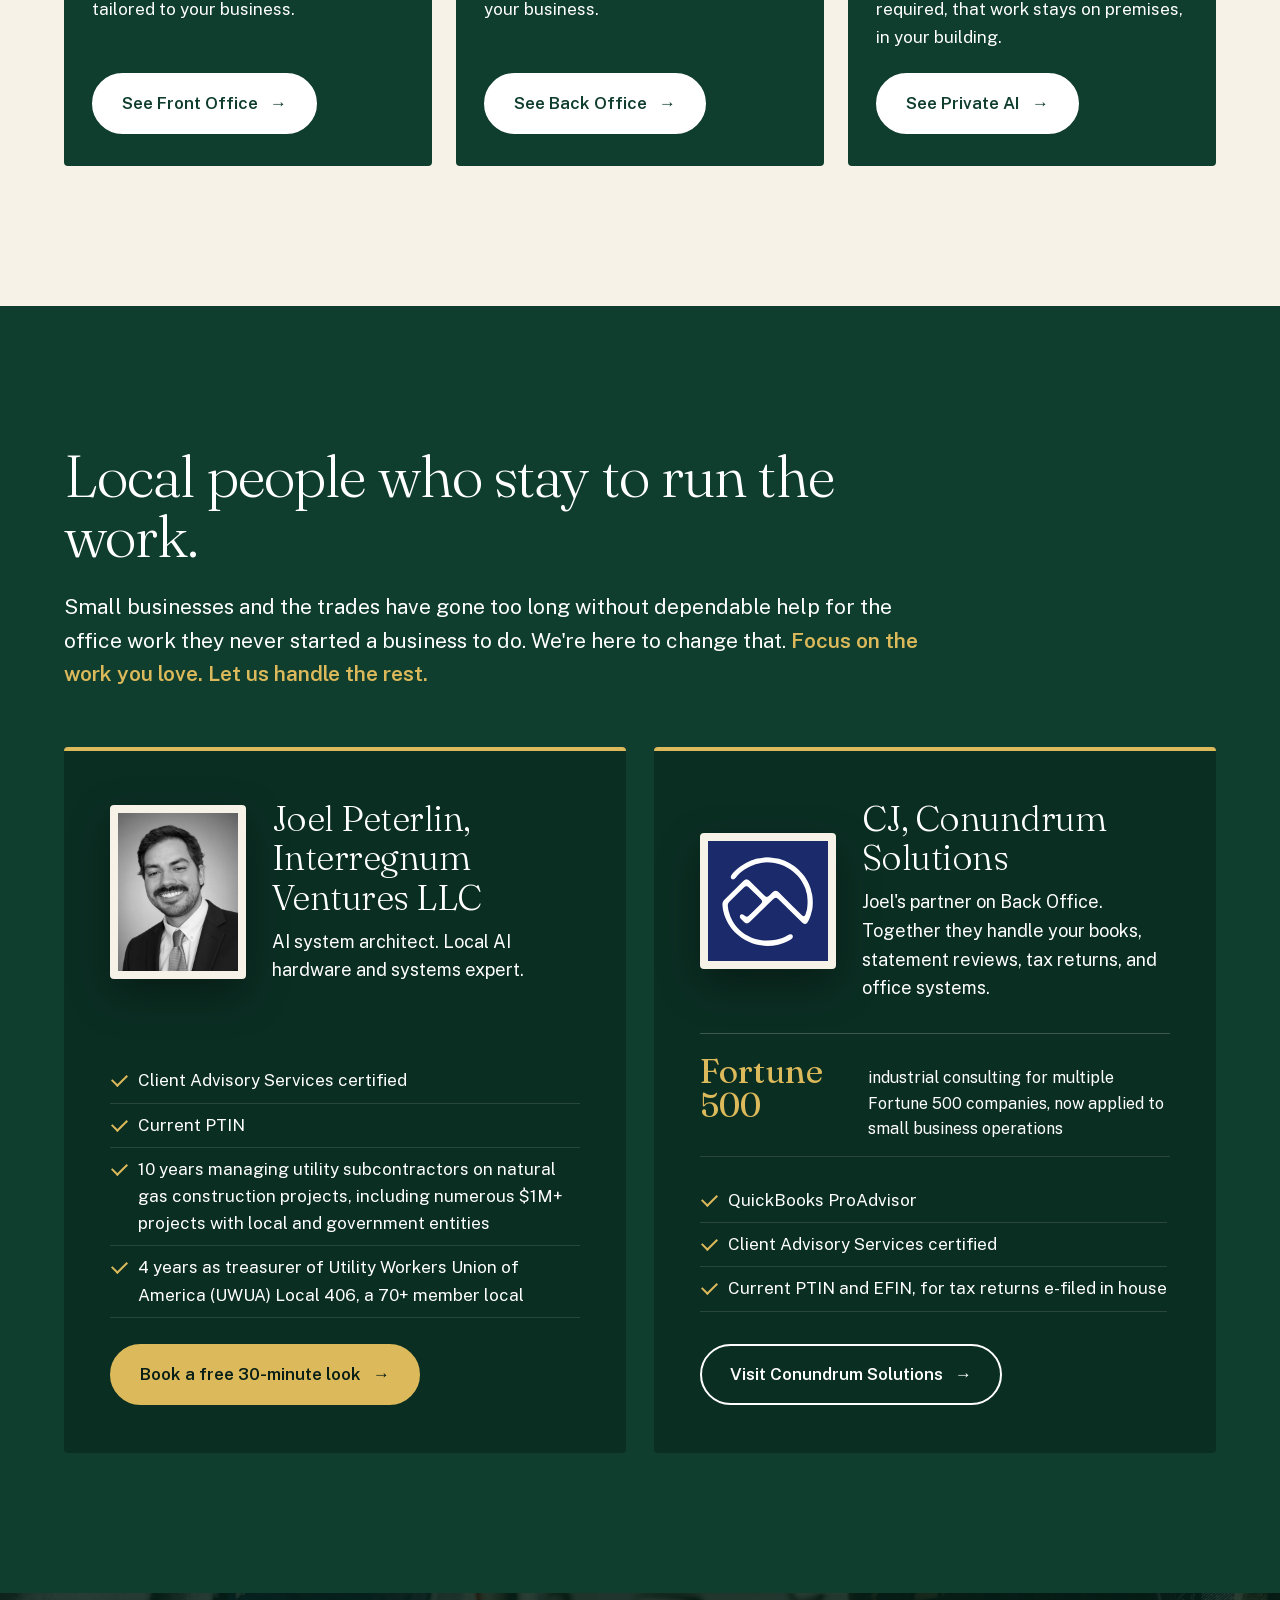
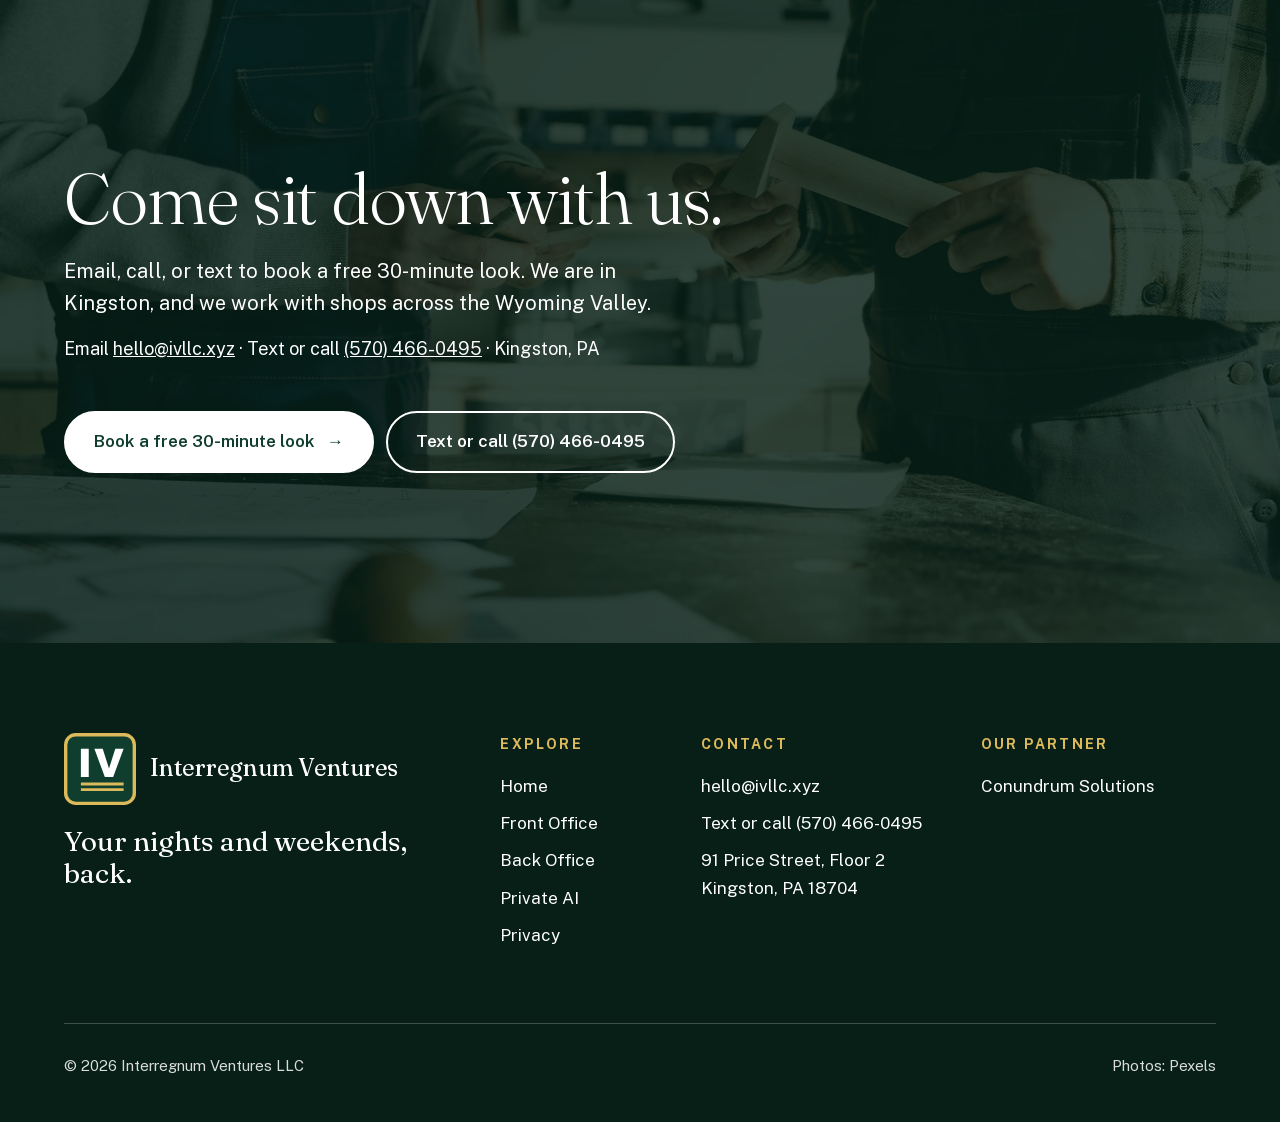
==== commit 965b3071: "Remove the home-page "The three offerings" button. Keep the Book a free 30-minute look button in the" ====
--- a/index.html
+++ b/index.html
@@ -48,7 +48,6 @@
       <p>Interregnum Ventures is based in Kingston, Pennsylvania. Joel Peterlin leads the work, with his partner CJ of Conundrum Solutions on Back Office.</p>
       <div class="btns">
         <a class="btn light" href="mailto:hello@ivllc.xyz?subject=Free%2030-minute%20look">Book a free 30-minute look <span>&rarr;</span></a>
-        <a class="btn line" href="#services">The three offerings</a>
       </div>
     </div>
   </div>
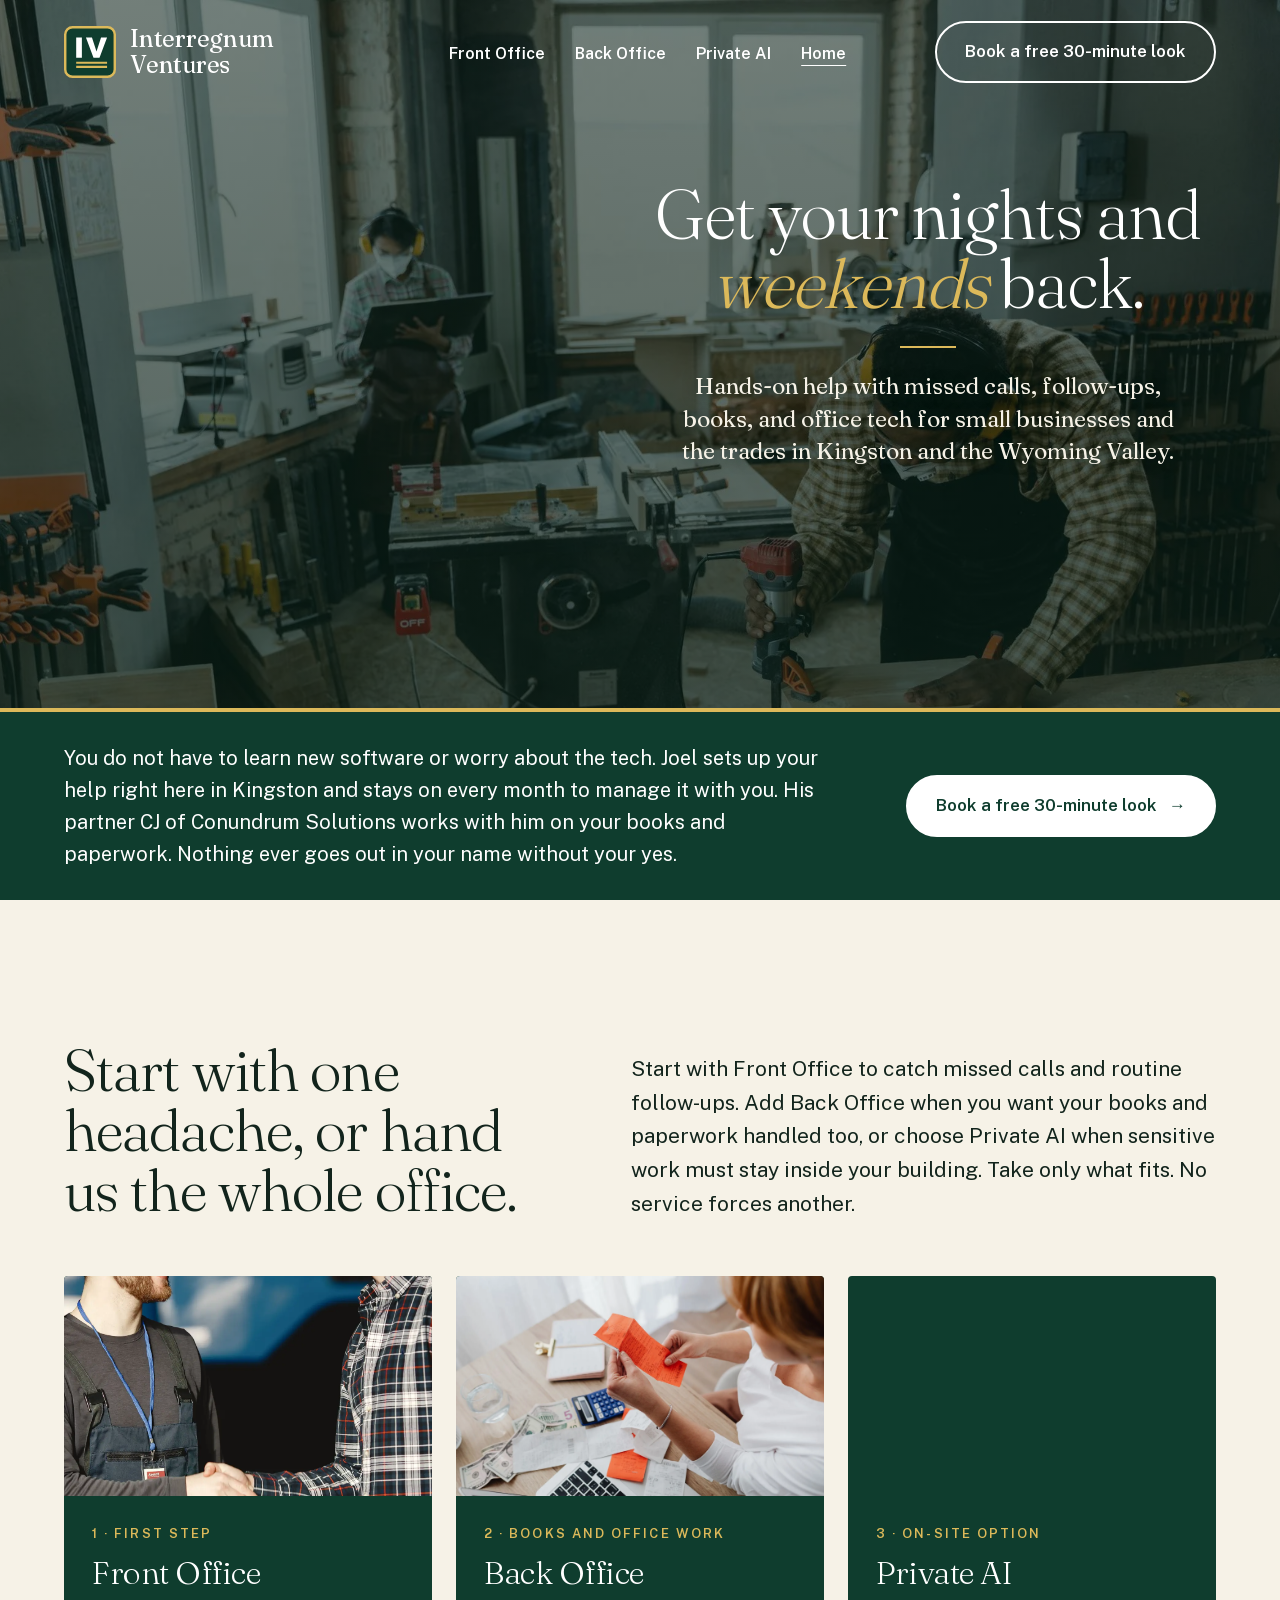
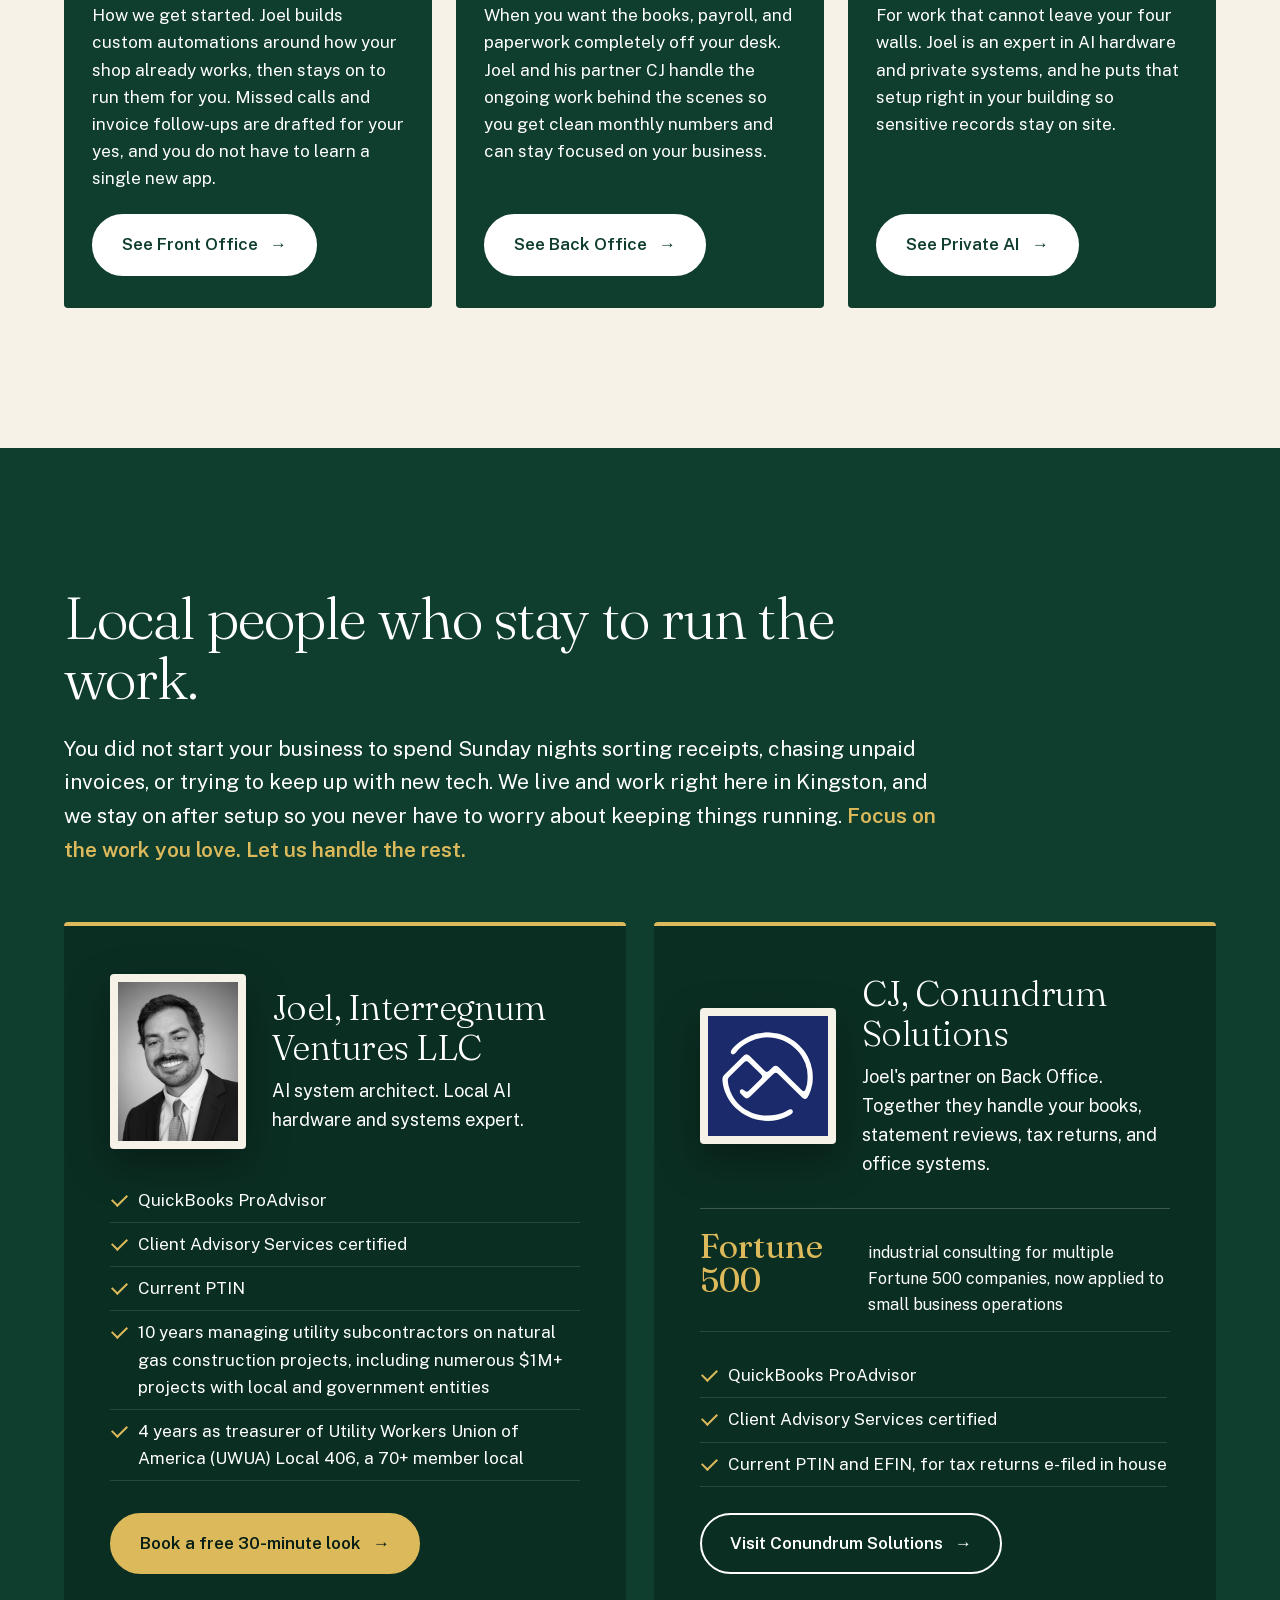
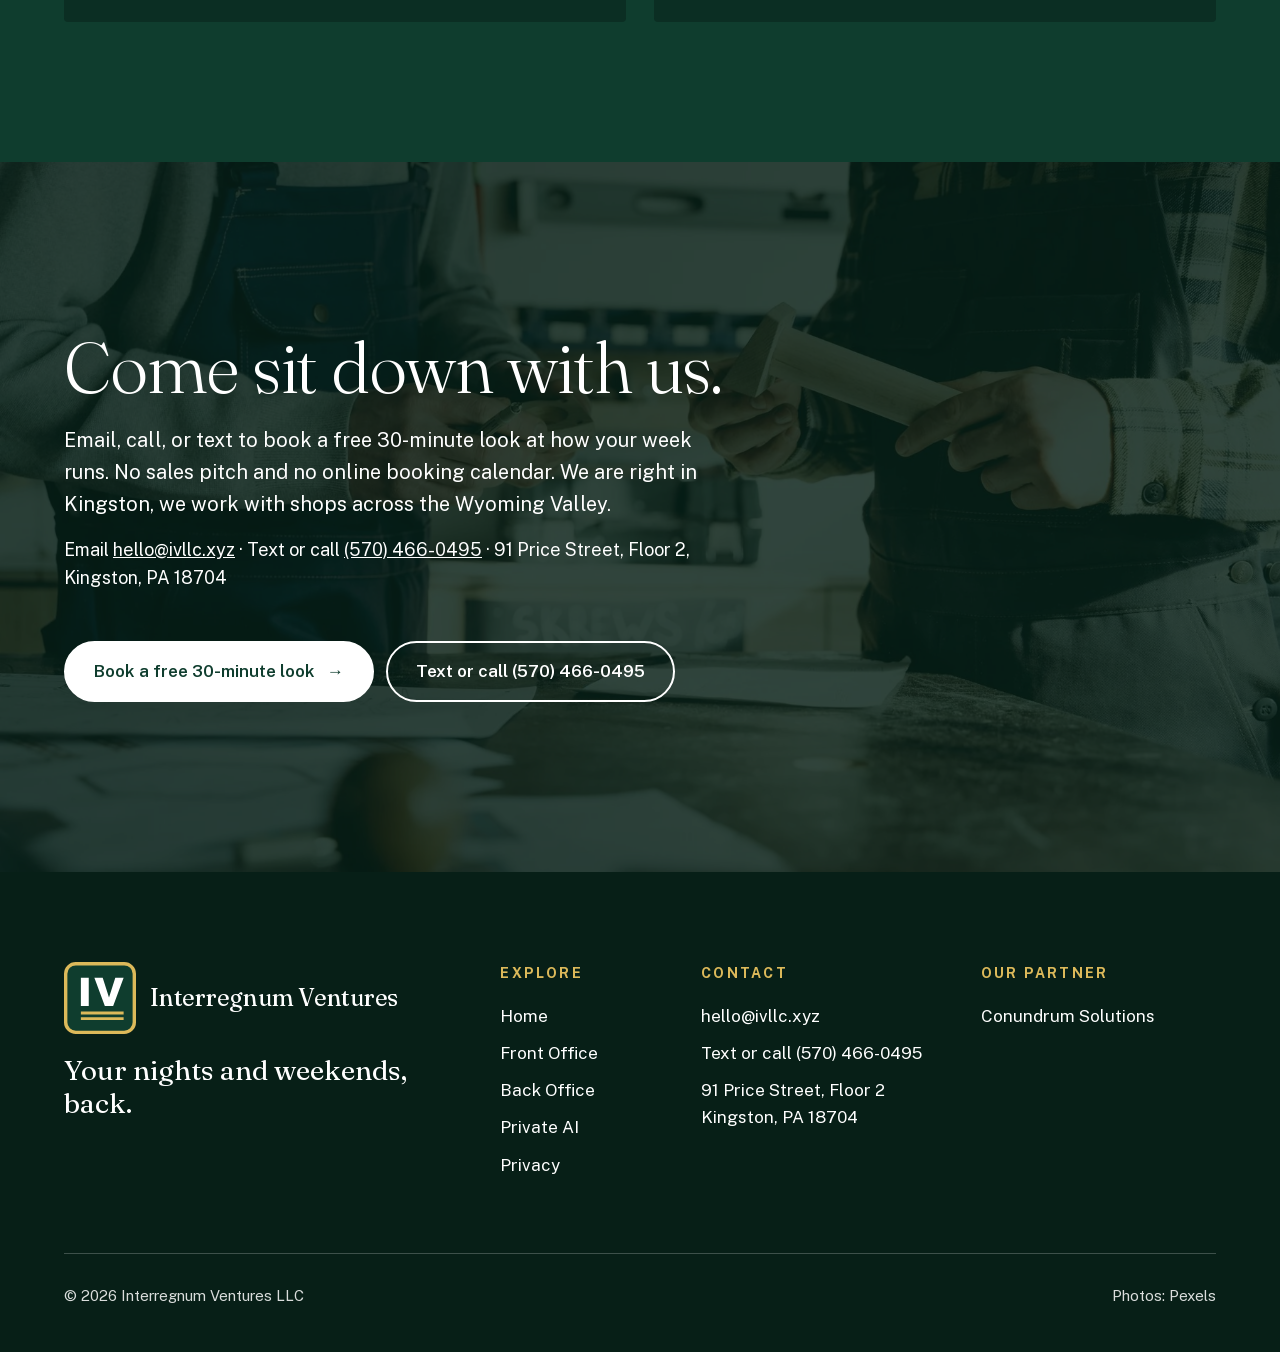
==== commit b44a4d0e: "Publish Joel's approved copy for the live site. Keep the current layout and apply the 24 Nov decisio" ====
--- a/index.html
+++ b/index.html
@@ -3,13 +3,13 @@
 <head>
 <meta charset="utf-8">
 <meta name="viewport" content="width=device-width, initial-scale=1">
-<title>Interregnum Ventures | Front Office, Back Office and Private AI</title>
-<meta name="description" content="Get your nights and weekends back. Interregnum Ventures in Kingston and the Wyoming Valley: Front Office is how we get started, Back Office is the middle tier, and Private AI is the premium tier.">
+<title>Interregnum Ventures | Hands-On Office Help in Kingston, PA</title>
+<meta name="description" content="Get your nights and weekends back. Joel sets up and manages Front Office automations, Back Office bookkeeping, and Private AI for shops in Kingston and the Wyoming Valley.">
 <link rel="canonical" href="https://ivllc.xyz/">
 <meta name="theme-color" content="#0b2e23">
 <meta property="og:type" content="website">
-<meta property="og:title" content="Interregnum Ventures | Get your nights and weekends back.">
-<meta property="og:description" content="Get your nights and weekends back. Interregnum Ventures in Kingston and the Wyoming Valley: Front Office is how we get started, Back Office is the middle tier, and Private AI is the premium tier.">
+<meta property="og:title" content="Interregnum Ventures | Hands-On Office Help in Kingston, PA">
+<meta property="og:description" content="Get your nights and weekends back. Joel sets up and manages Front Office automations, Back Office bookkeeping, and Private AI for shops in Kingston and the Wyoming Valley.">
 <meta property="og:image" content="https://ivllc.xyz/img/hero.jpg">
 <link rel="icon" href="favicon.svg" type="image/svg+xml">
 <link rel="preload" href="fonts/fraunces-latin-var.woff2" as="font" type="font/woff2" crossorigin>
@@ -40,12 +40,12 @@
   <div class="wrap">
     <div class="headline">
       <h1>Get your nights and <em>weekends</em> back.</h1>
-      <p class="sub">Front Office, Back Office, and Private AI for small businesses and the trades in Kingston and the Wyoming Valley.</p>
+      <p class="sub">Hands-on help with missed calls, follow-ups, books, and office tech for small businesses and the trades in Kingston and the Wyoming Valley.</p>
     </div>
   </div>
   <div class="side">
     <div class="wrap">
-      <p>Interregnum Ventures is based in Kingston, Pennsylvania. Joel Peterlin leads the work, with his partner CJ of Conundrum Solutions on Back Office.</p>
+      <p>You do not have to learn new software or worry about the tech. Joel sets up your help right here in Kingston and stays on every month to manage it with you. His partner CJ of Conundrum Solutions works with him on your books and paperwork. Nothing ever goes out in your name without your yes.</p>
       <div class="btns">
         <a class="btn light" href="mailto:hello@ivllc.xyz?subject=Free%2030-minute%20look">Book a free 30-minute look <span>&rarr;</span></a>
       </div>
@@ -56,8 +56,8 @@
 <section class="ladder" id="services" aria-labelledby="services-title">
   <div class="wrap">
     <div class="head">
-      <div><h2 id="services-title">Three offerings, in order.</h2></div>
-      <p>Front Office is the first step, and how we get started. Back Office is the middle tier. Private AI is the premium tier. No service forces another.</p>
+      <div><h2 id="services-title">Start with one headache, or hand us the whole office.</h2></div>
+      <p>Start with Front Office to catch missed calls and routine follow-ups. Add Back Office when you want your books and paperwork handled too, or choose Private AI when sensitive work must stay inside your building. Take only what fits. No service forces another.</p>
     </div>
     <ol class="flow">
       <li>
@@ -66,7 +66,7 @@
           <div class="body">
             <p class="tier">1 · First step</p>
             <h3>Front Office</h3>
-            <p>How we get started. Joel works with you to implement custom automations tailored to your business.</p>
+            <p>How we get started. Joel builds custom automations around how your shop already works, then stays on to run them for you. Missed calls and invoice follow-ups are drafted for your yes, and you do not have to learn a single new app.</p>
             <span class="btn light">See Front Office <span>&rarr;</span></span>
           </div>
         </a>
@@ -75,9 +75,9 @@
         <a class="svc" href="back-office/">
           <div class="ph"><picture><source srcset="img/books.webp" type="image/webp"><img src="img/books.jpg" width="1800" height="1200" loading="lazy" decoding="async" alt="A business owner sorting receipts with a calculator at her desk"></picture></div>
           <div class="body">
-            <p class="tier">2 · Middle tier</p>
+            <p class="tier">2 · Books and office work</p>
             <h3>Back Office</h3>
-            <p>We, along with our partners, take care of the ongoing work so you can run your business.</p>
+            <p>When you want the books, payroll, and paperwork completely off your desk. Joel and his partner CJ handle the ongoing work behind the scenes so you get clean monthly numbers and can stay focused on your business.</p>
             <span class="btn light">See Back Office <span>&rarr;</span></span>
           </div>
         </a>
@@ -86,9 +86,9 @@
         <a class="svc" href="private-ai/">
           <div class="ph"><picture><source srcset="img/backoffice.webp" type="image/webp"><img src="img/backoffice.jpg" width="1200" height="1800" loading="lazy" decoding="async" alt="Binders, a calculator and a phone on an office desk"></picture></div>
           <div class="body">
-            <p class="tier">3 · Premium tier</p>
+            <p class="tier">3 · On-site option</p>
             <h3>Private AI</h3>
-            <p>Joel is an expert in AI hardware and private systems. When privacy is required, that work stays on premises, in your building.</p>
+            <p>For work that cannot leave your four walls. Joel is an expert in AI hardware and private systems, and he puts that setup right in your building so sensitive records stay on site.</p>
             <span class="btn light">See Private AI <span>&rarr;</span></span>
           </div>
         </a>
@@ -100,10 +100,10 @@
 <section class="people" id="who" aria-labelledby="people-title">
   <div class="wrap">
     <h2 id="people-title">Local people who stay to run the work.</h2>
-    <p class="mission">Small businesses and the trades have gone too long without dependable help for the office work they never started a business to do. We're here to change that. <strong>Focus on the work you love. Let us handle the rest.</strong></p>
+    <p class="mission">You did not start your business to spend Sunday nights sorting receipts, chasing unpaid invoices, or trying to keep up with new tech. We live and work right here in Kingston, and we stay on after setup so you never have to worry about keeping things running. <strong>Focus on the work you love. Let us handle the rest.</strong></p>
     <div class="grid">
       <div class="panel">
-        <div class="who-head"><figure class="portrait"><picture><source srcset="img/joel-headshot.webp" type="image/webp"><img src="img/joel-headshot.jpg" width="120" height="159" loading="lazy" decoding="async" alt="Black and white headshot of Joel Peterlin, smiling, in a suit and tie"></picture></figure><div><h3>Joel Peterlin, Interregnum Ventures LLC</h3>
+        <div class="who-head"><figure class="portrait"><picture><source srcset="img/joel-headshot.webp" type="image/webp"><img src="img/joel-headshot.jpg" width="120" height="159" loading="lazy" decoding="async" alt="Black and white headshot of Joel, smiling, in a suit and tie"></picture></figure><div><h3>Joel, Interregnum Ventures LLC</h3>
         <p>AI system architect. Local AI hardware and systems expert.</p></div></div>
         <ul class="creds">
           <li>QuickBooks ProAdvisor</li>
@@ -135,8 +135,8 @@
   <div class="wrap">
     <div>
       <h2 id="cta-title">Come sit down with us.</h2>
-      <p>Email, call, or text to book a free 30-minute look. We are in Kingston, and we work with shops across the Wyoming Valley.</p>
-      <p class="contact-line">Email <a href="mailto:hello@ivllc.xyz">hello@ivllc.xyz</a> · Text or call <a href="sms:+15704660495">(570) 466-0495</a> · Kingston, PA</p>
+      <p>Email, call, or text to book a free 30-minute look at how your week runs. No sales pitch and no online booking calendar. We are right in Kingston, we work with shops across the Wyoming Valley.</p>
+      <p class="contact-line">Email <a href="mailto:hello@ivllc.xyz">hello@ivllc.xyz</a> · Text or call <a href="sms:+15704660495">(570) 466-0495</a> · 91 Price Street, Floor 2, Kingston, PA 18704</p>
     </div>
     <div class="btns">
       <a class="btn light" href="mailto:hello@ivllc.xyz?subject=Free%2030-minute%20look">Book a free 30-minute look <span>&rarr;</span></a>
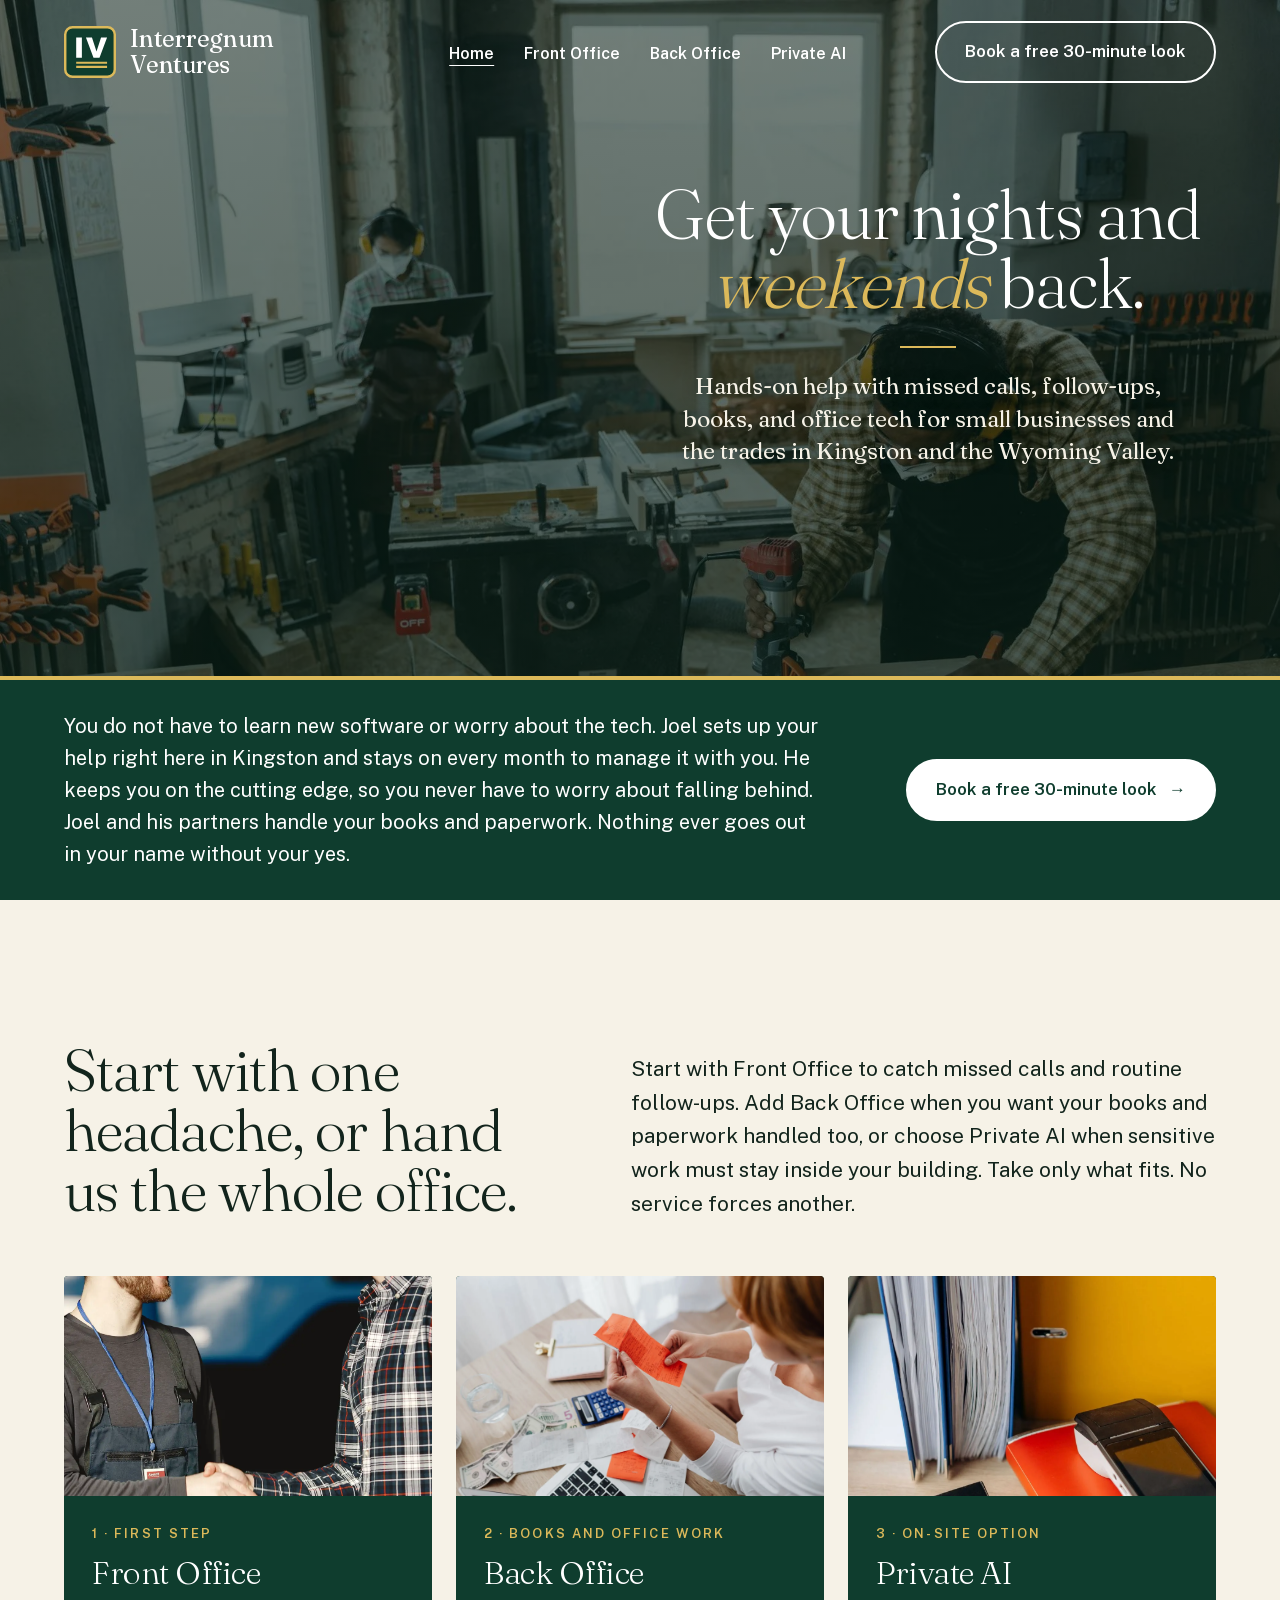
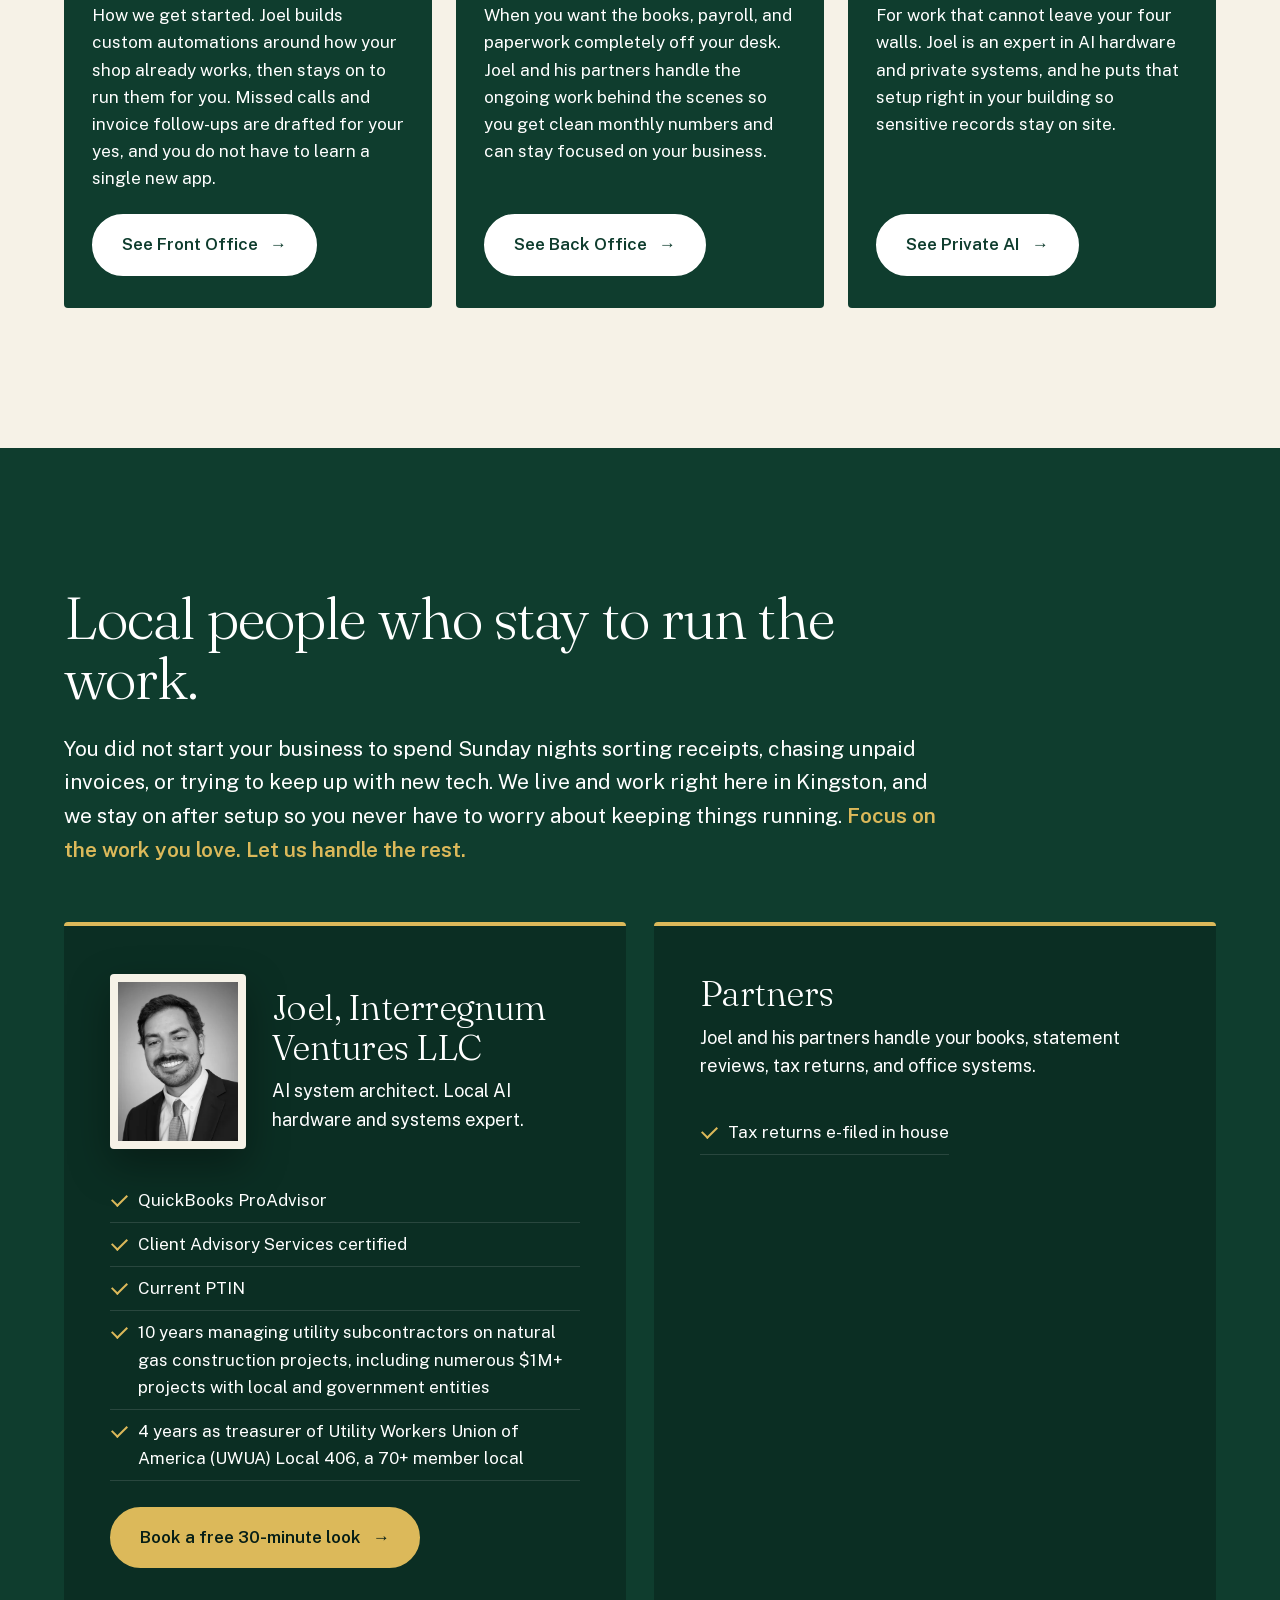
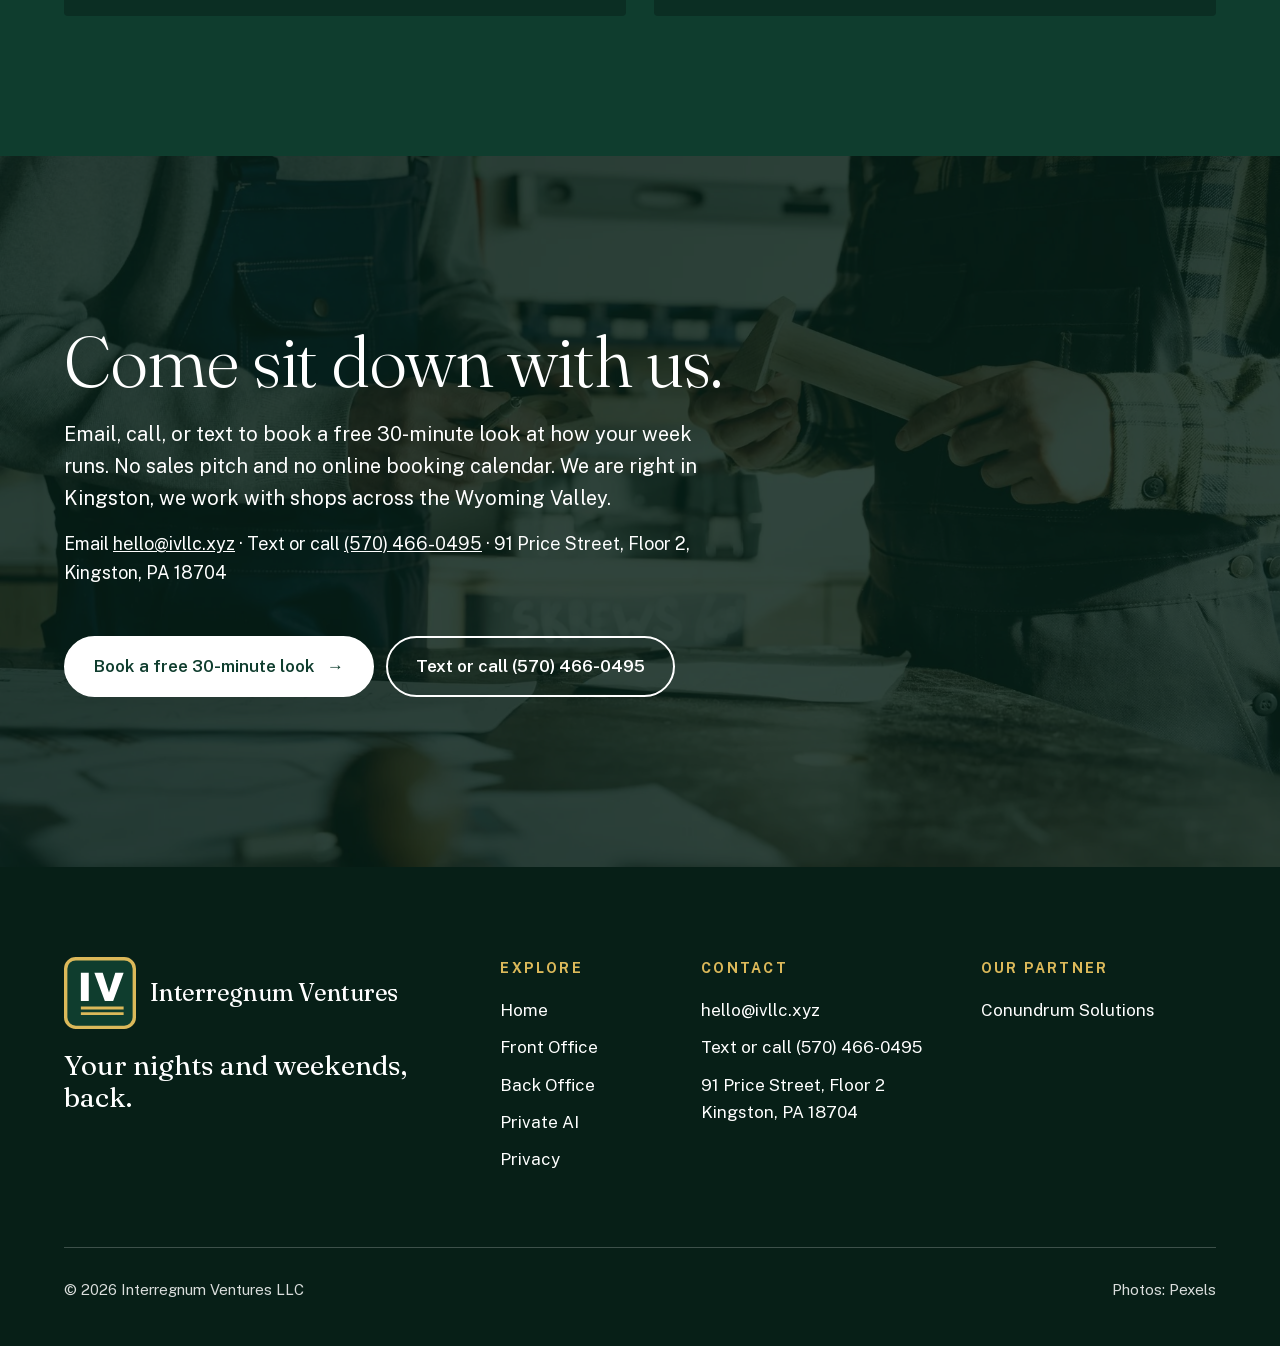
==== commit 755c278e: "Apply Joel's round 4 copy and nav edits. Drop the CJ name, price single-owner Front Office at $100 a" ====
--- a/index.html
+++ b/index.html
@@ -28,7 +28,7 @@
     </a>
     <label for="nav-toggle" class="nav-toggle" aria-label="Open menu"><span></span><span></span><span></span></label>
     <nav aria-label="Primary"><ul>
-      <li><a href="front-office/">Front Office</a></li><li><a href="back-office/">Back Office</a></li><li><a href="private-ai/">Private AI</a></li><li><a href="" aria-current="page">Home</a></li>
+      <li><a href="" aria-current="page">Home</a></li><li><a href="front-office/">Front Office</a></li><li><a href="back-office/">Back Office</a></li><li><a href="private-ai/">Private AI</a></li>
     </ul></nav>
     <a class="btn line header-cta header-cta-full" href="mailto:hello@ivllc.xyz?subject=Free%2030-minute%20look">Book a free 30-minute look</a>
     <a class="btn line header-cta header-cta-short" href="mailto:hello@ivllc.xyz?subject=Free%2030-minute%20look" aria-label="Book a free 30-minute look">Book a look</a>
@@ -45,7 +45,7 @@
   </div>
   <div class="side">
     <div class="wrap">
-      <p>You do not have to learn new software or worry about the tech. Joel sets up your help right here in Kingston and stays on every month to manage it with you. His partner CJ of Conundrum Solutions works with him on your books and paperwork. Nothing ever goes out in your name without your yes.</p>
+      <p>You do not have to learn new software or worry about the tech. Joel sets up your help right here in Kingston and stays on every month to manage it with you. He keeps you on the cutting edge, so you never have to worry about falling behind. Joel and his partners handle your books and paperwork. Nothing ever goes out in your name without your yes.</p>
       <div class="btns">
         <a class="btn light" href="mailto:hello@ivllc.xyz?subject=Free%2030-minute%20look">Book a free 30-minute look <span>&rarr;</span></a>
       </div>
@@ -77,7 +77,7 @@
           <div class="body">
             <p class="tier">2 · Books and office work</p>
             <h3>Back Office</h3>
-            <p>When you want the books, payroll, and paperwork completely off your desk. Joel and his partner CJ handle the ongoing work behind the scenes so you get clean monthly numbers and can stay focused on your business.</p>
+            <p>When you want the books, payroll, and paperwork completely off your desk. Joel and his partners handle the ongoing work behind the scenes so you get clean monthly numbers and can stay focused on your business.</p>
             <span class="btn light">See Back Office <span>&rarr;</span></span>
           </div>
         </a>
@@ -115,17 +115,11 @@
         <a class="btn gold" href="mailto:hello@ivllc.xyz?subject=Free%2030-minute%20look">Book a free 30-minute look <span>&rarr;</span></a>
       </div>
       <div class="panel">
-        <div class="who-head"><figure class="portrait"><img src="img/conundrum-logo.png" width="120" height="120" loading="lazy" decoding="async" alt="Conundrum Solutions logo"></figure><div><h3>CJ, Conundrum Solutions</h3>
-        <p>Joel's partner on Back Office. Together they handle your books, statement reviews, tax returns, and office systems.</p></div></div>
-        <ul class="exp">
-          <li><b>Fortune 500</b><span>industrial consulting for multiple Fortune 500 companies, now applied to small business operations</span></li>
+        <div class="who-head"><div><h3>Partners</h3>
+        <p>Joel and his partners handle your books, statement reviews, tax returns, and office systems.</p></div></div>
+        <ul class="creds">
+          <li>Tax returns e-filed in house</li>
         </ul>
-        <ul class="creds">
-          <li>QuickBooks ProAdvisor</li>
-          <li>Client Advisory Services certified</li>
-          <li>Current PTIN and EFIN, for tax returns e-filed in house</li>
-        </ul>
-        <a class="btn line" href="https://conundrumsolved.tech/" target="_blank" rel="noopener">Visit Conundrum Solutions <span>&rarr;</span></a>
       </div>
     </div>
   </div>
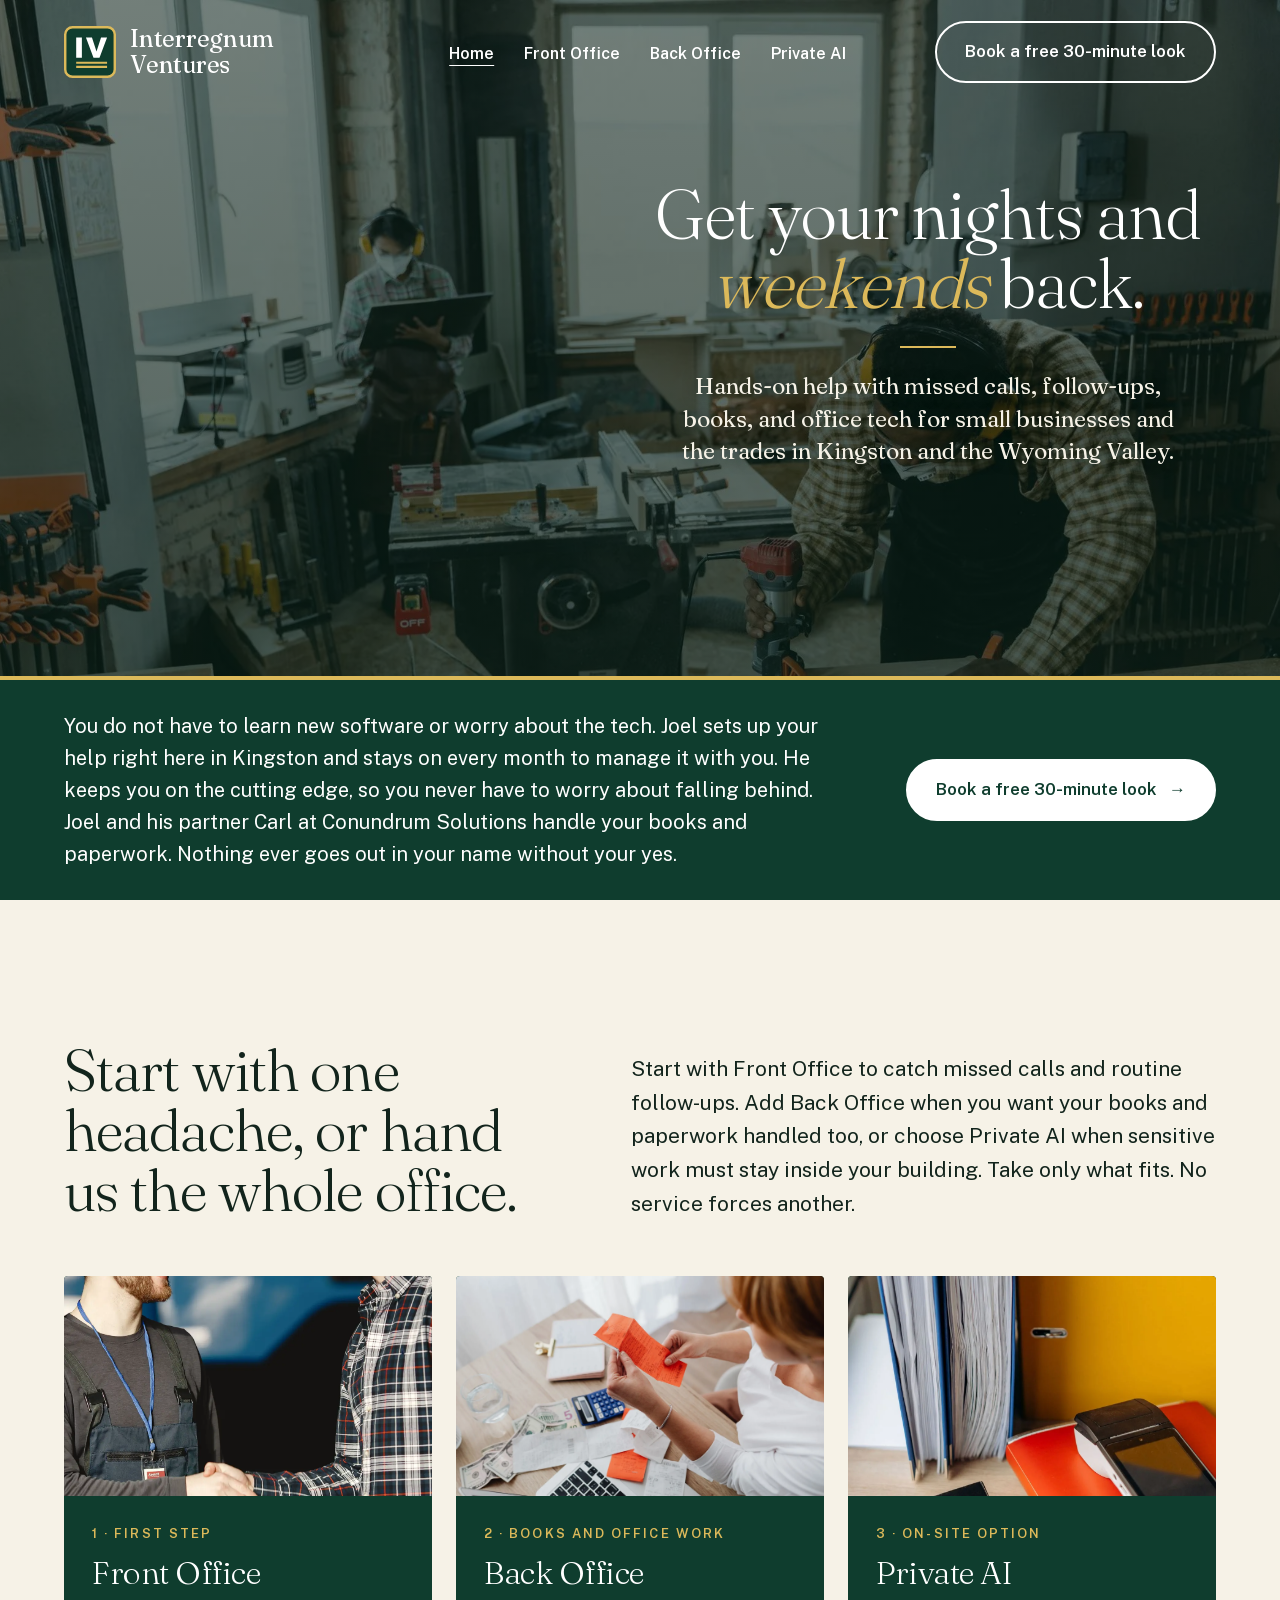
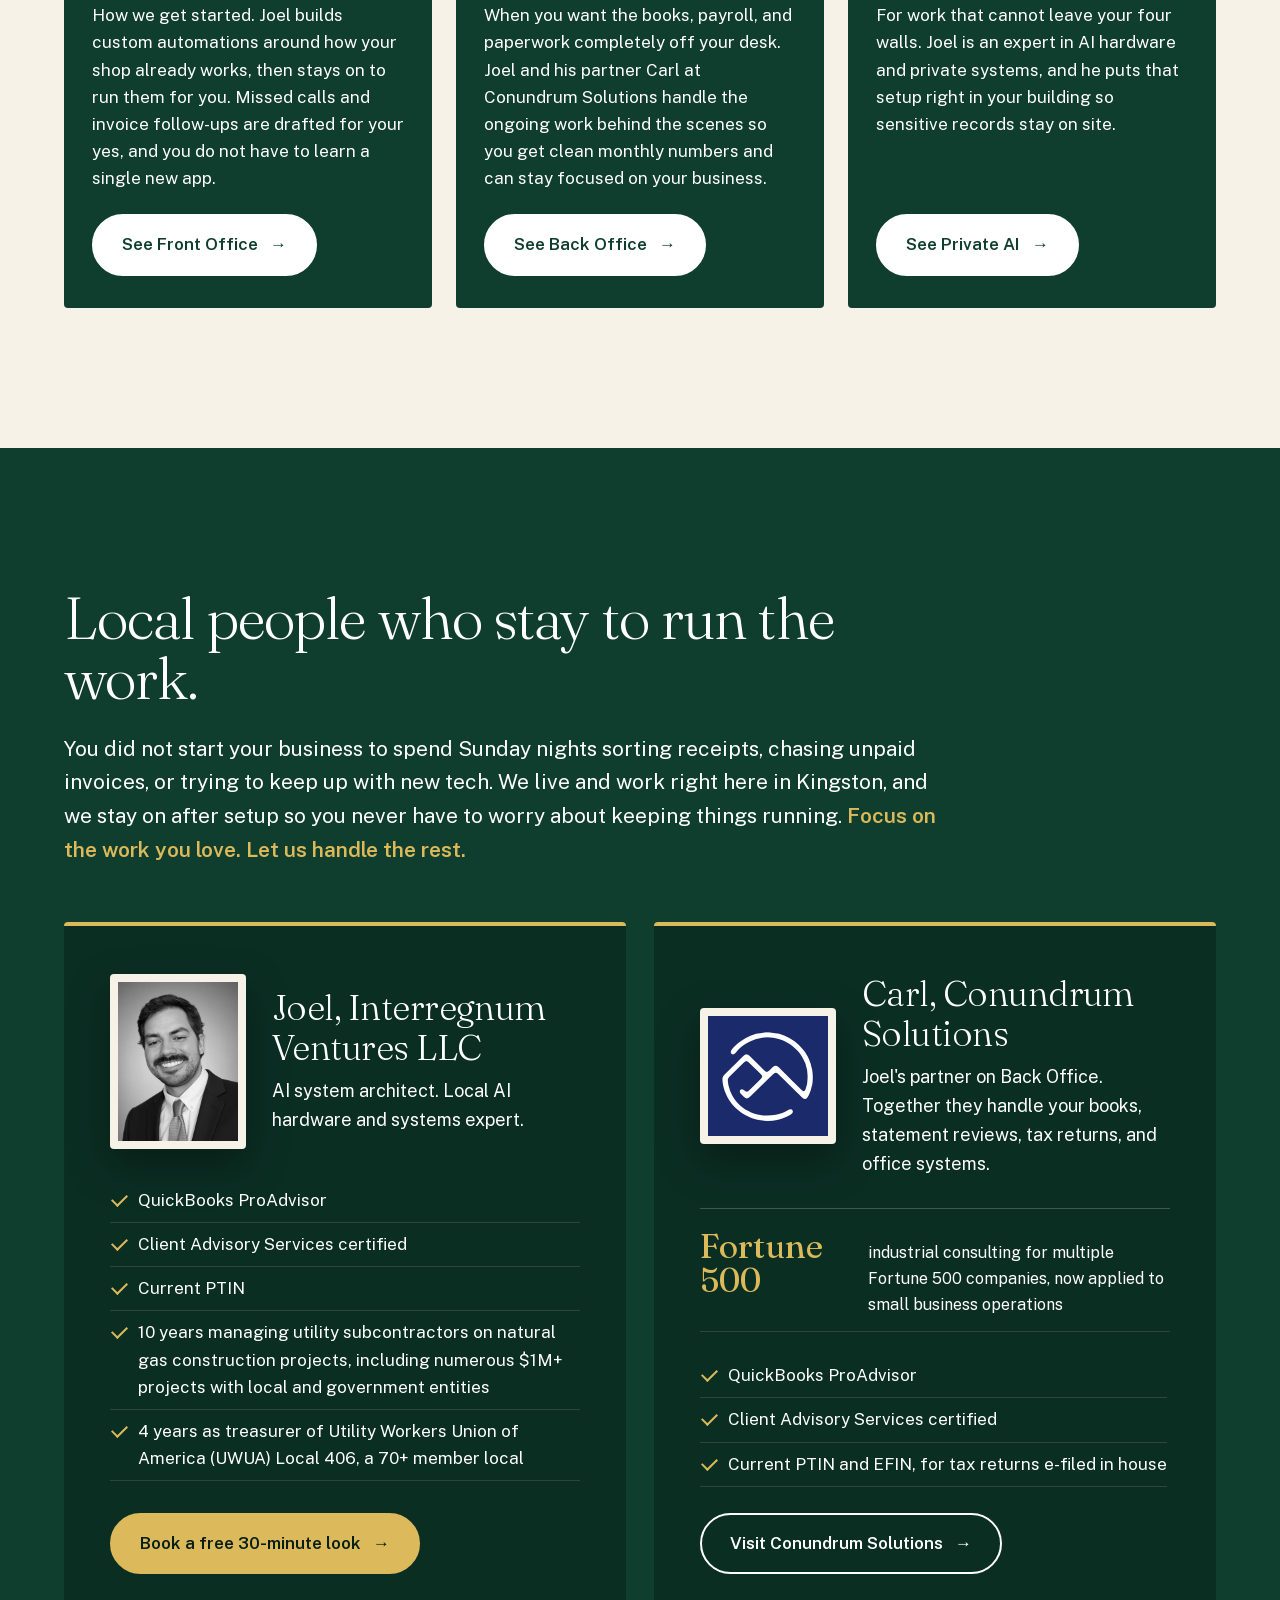
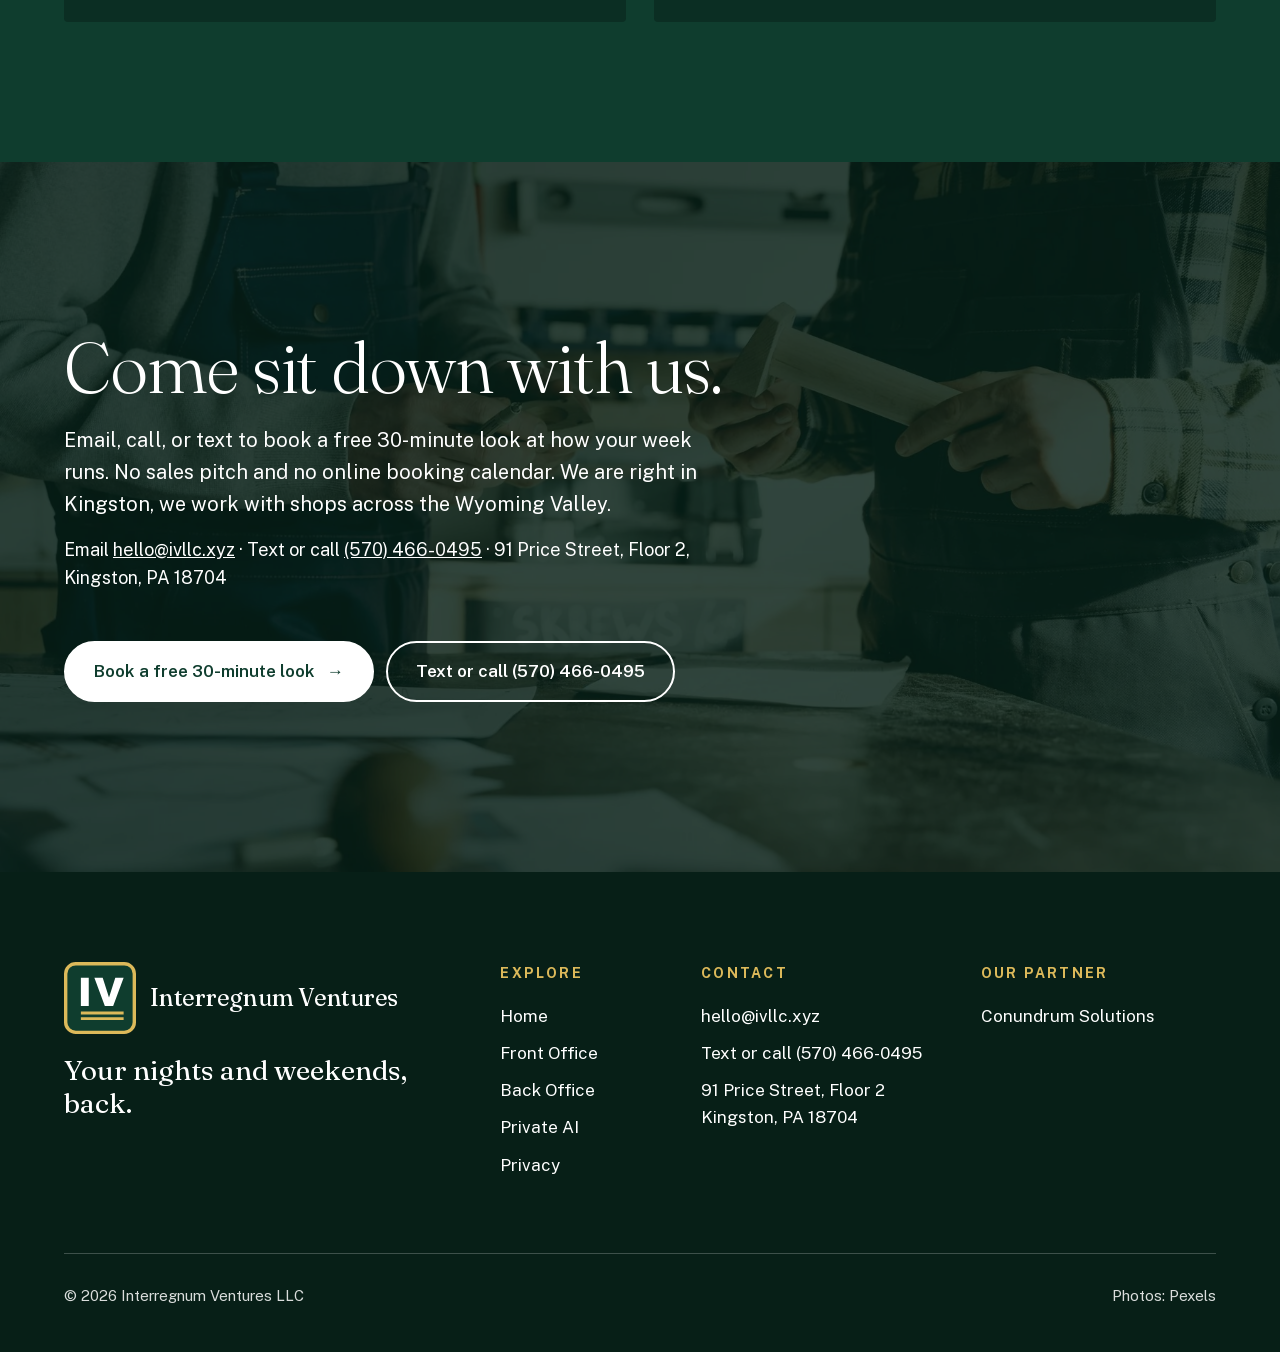
==== commit 6dc814cd: "Restore Carl's Conundrum Solutions card under Joel. Use Carl at Conundrum Solutions wherever the par" ====
--- a/index.html
+++ b/index.html
@@ -45,7 +45,7 @@
   </div>
   <div class="side">
     <div class="wrap">
-      <p>You do not have to learn new software or worry about the tech. Joel sets up your help right here in Kingston and stays on every month to manage it with you. He keeps you on the cutting edge, so you never have to worry about falling behind. Joel and his partners handle your books and paperwork. Nothing ever goes out in your name without your yes.</p>
+      <p>You do not have to learn new software or worry about the tech. Joel sets up your help right here in Kingston and stays on every month to manage it with you. He keeps you on the cutting edge, so you never have to worry about falling behind. Joel and his partner Carl at Conundrum Solutions handle your books and paperwork. Nothing ever goes out in your name without your yes.</p>
       <div class="btns">
         <a class="btn light" href="mailto:hello@ivllc.xyz?subject=Free%2030-minute%20look">Book a free 30-minute look <span>&rarr;</span></a>
       </div>
@@ -77,7 +77,7 @@
           <div class="body">
             <p class="tier">2 · Books and office work</p>
             <h3>Back Office</h3>
-            <p>When you want the books, payroll, and paperwork completely off your desk. Joel and his partners handle the ongoing work behind the scenes so you get clean monthly numbers and can stay focused on your business.</p>
+            <p>When you want the books, payroll, and paperwork completely off your desk. Joel and his partner Carl at Conundrum Solutions handle the ongoing work behind the scenes so you get clean monthly numbers and can stay focused on your business.</p>
             <span class="btn light">See Back Office <span>&rarr;</span></span>
           </div>
         </a>
@@ -115,11 +115,17 @@
         <a class="btn gold" href="mailto:hello@ivllc.xyz?subject=Free%2030-minute%20look">Book a free 30-minute look <span>&rarr;</span></a>
       </div>
       <div class="panel">
-        <div class="who-head"><div><h3>Partners</h3>
-        <p>Joel and his partners handle your books, statement reviews, tax returns, and office systems.</p></div></div>
+        <div class="who-head"><figure class="portrait"><img src="img/conundrum-logo.png" width="120" height="120" loading="lazy" decoding="async" alt="Conundrum Solutions logo"></figure><div><h3>Carl, Conundrum Solutions</h3>
+        <p>Joel's partner on Back Office. Together they handle your books, statement reviews, tax returns, and office systems.</p></div></div>
+        <ul class="exp">
+          <li><b>Fortune 500</b><span>industrial consulting for multiple Fortune 500 companies, now applied to small business operations</span></li>
+        </ul>
         <ul class="creds">
-          <li>Tax returns e-filed in house</li>
+          <li>QuickBooks ProAdvisor</li>
+          <li>Client Advisory Services certified</li>
+          <li>Current PTIN and EFIN, for tax returns e-filed in house</li>
         </ul>
+        <a class="btn line" href="https://conundrumsolved.tech/" target="_blank" rel="noopener">Visit Conundrum Solutions <span>&rarr;</span></a>
       </div>
     </div>
   </div>
